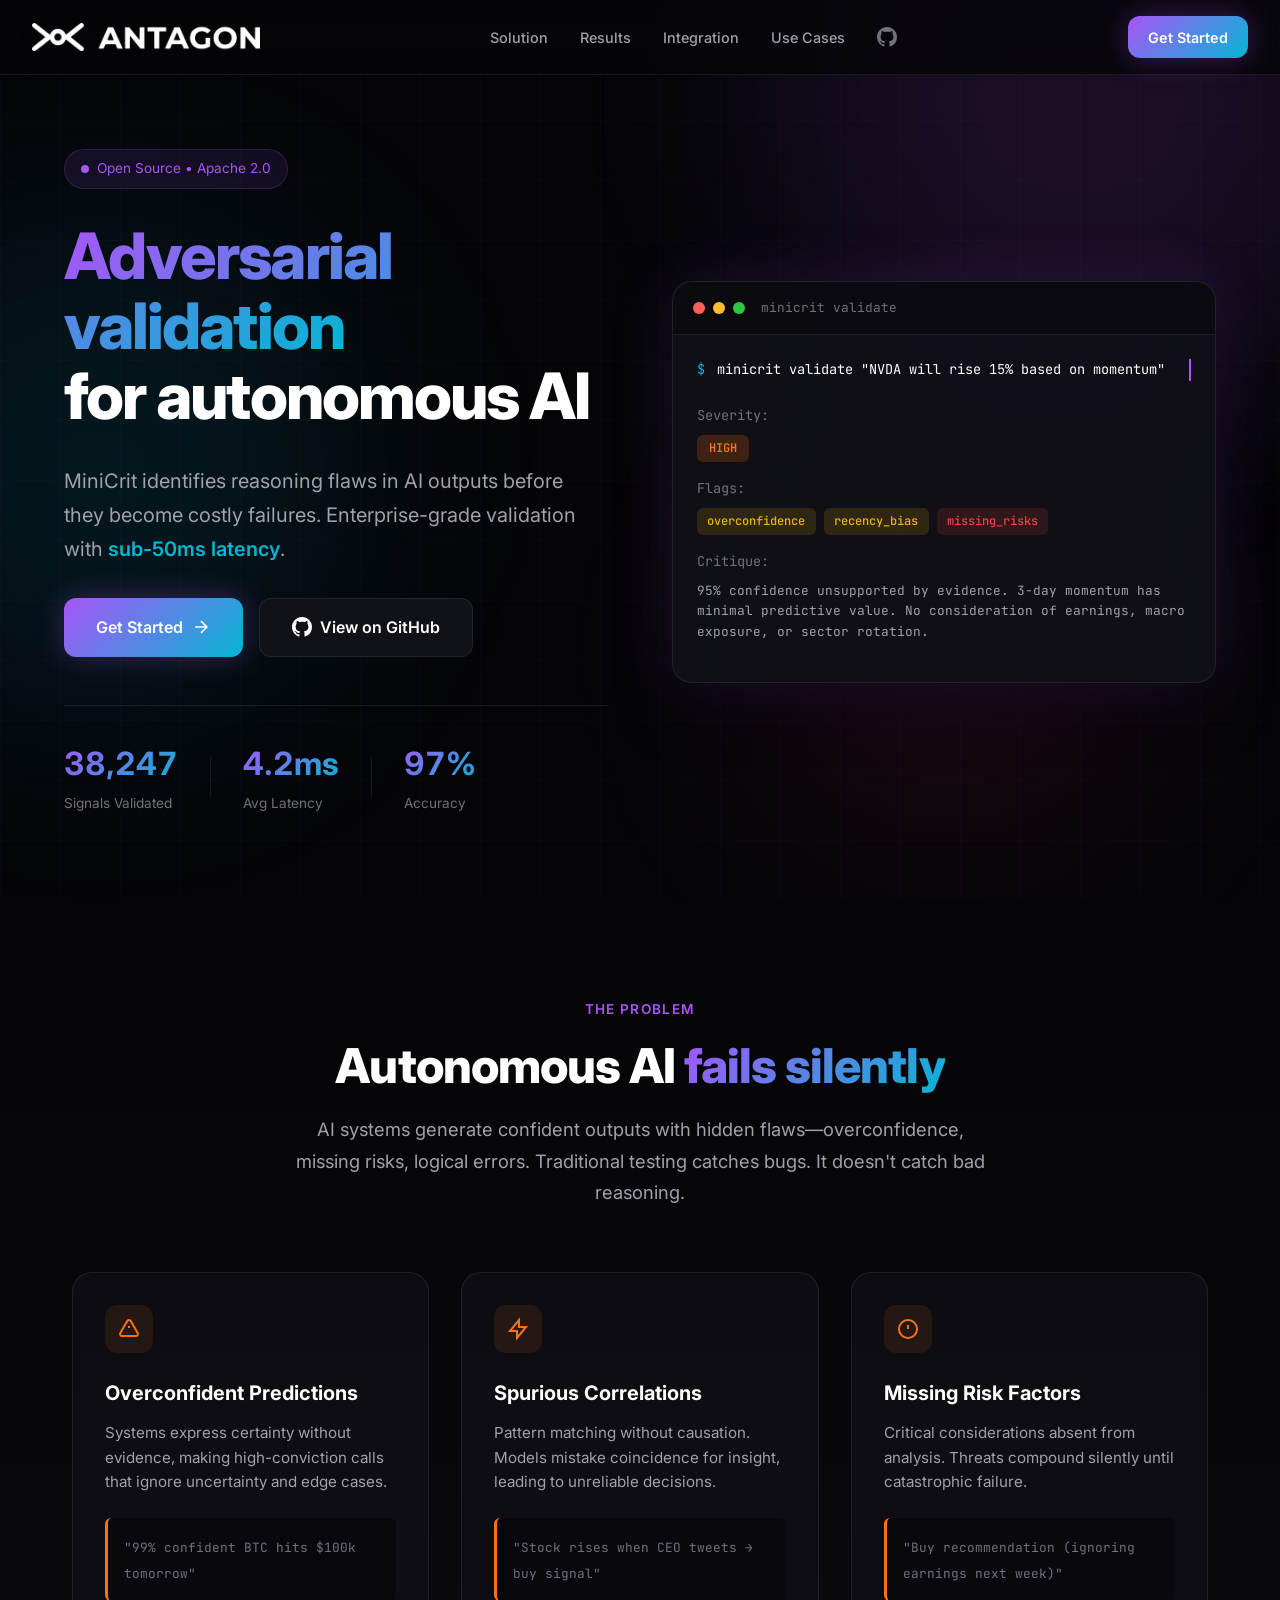
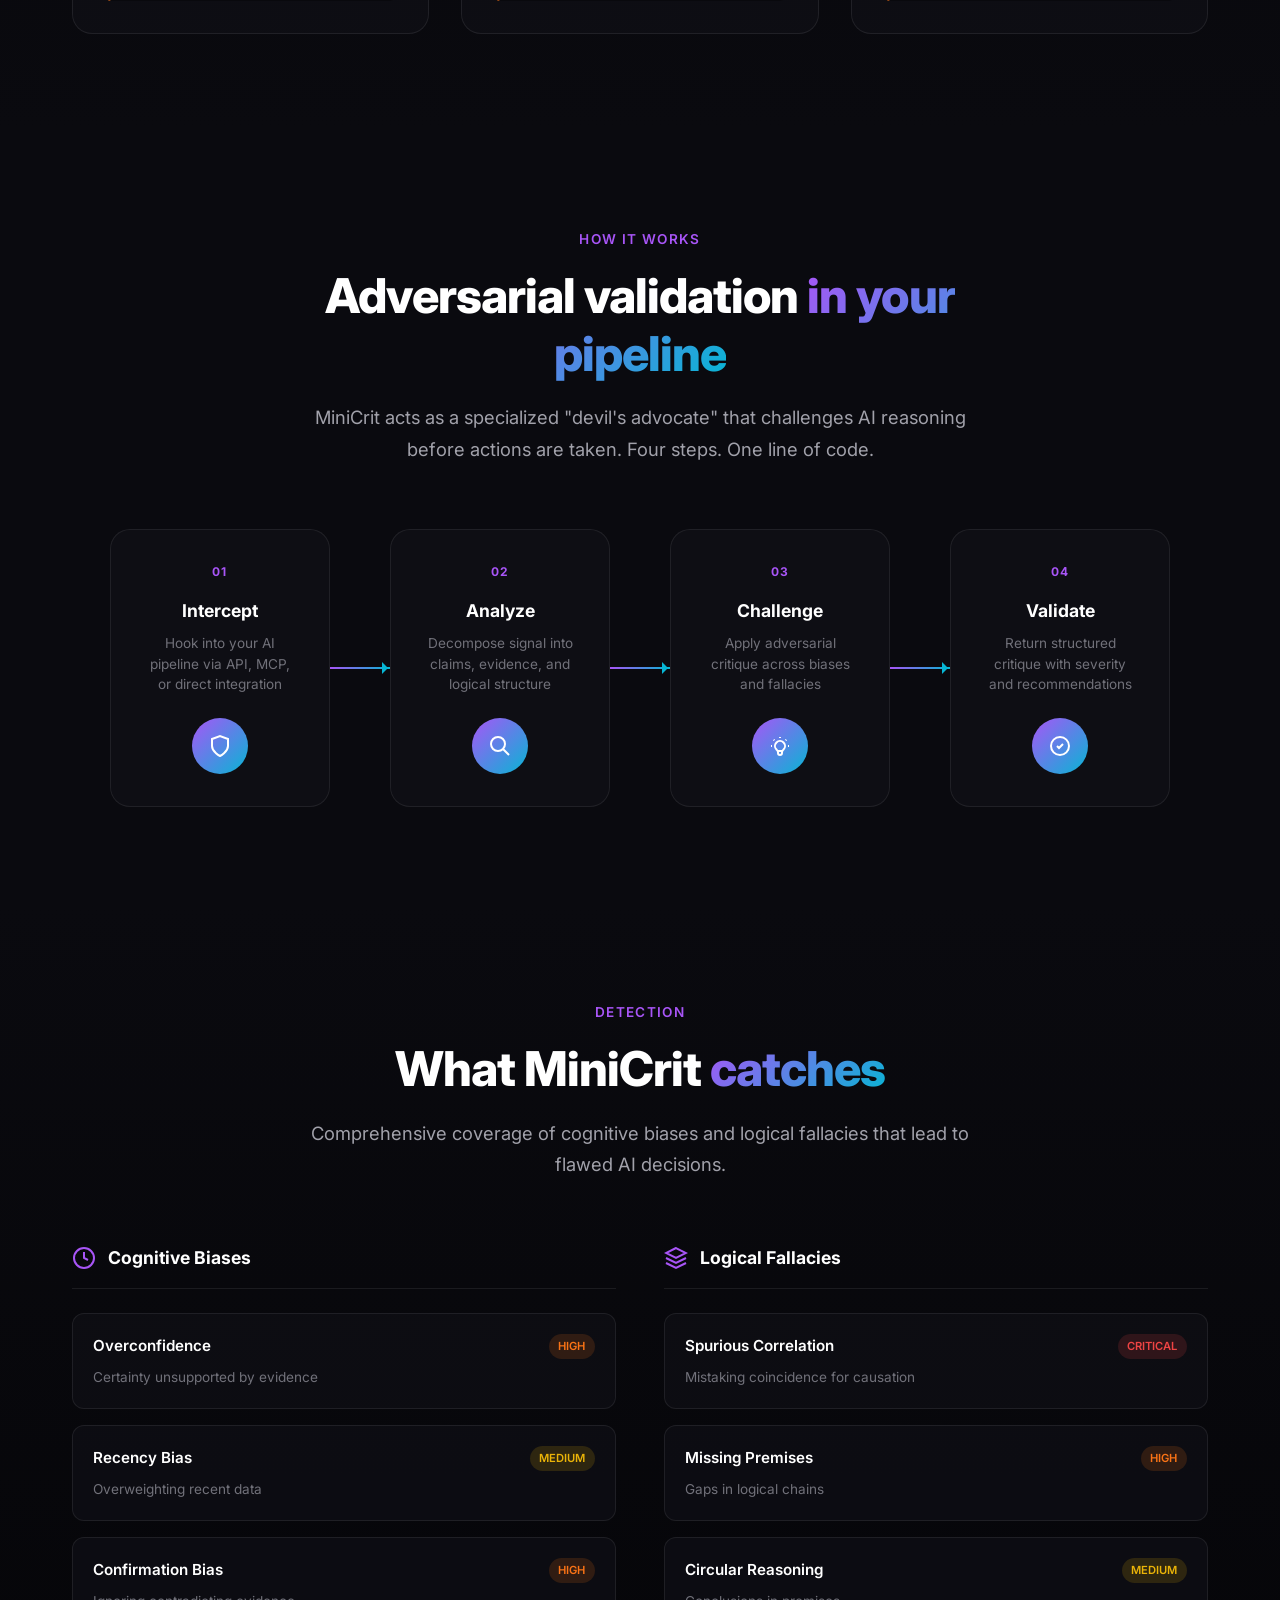
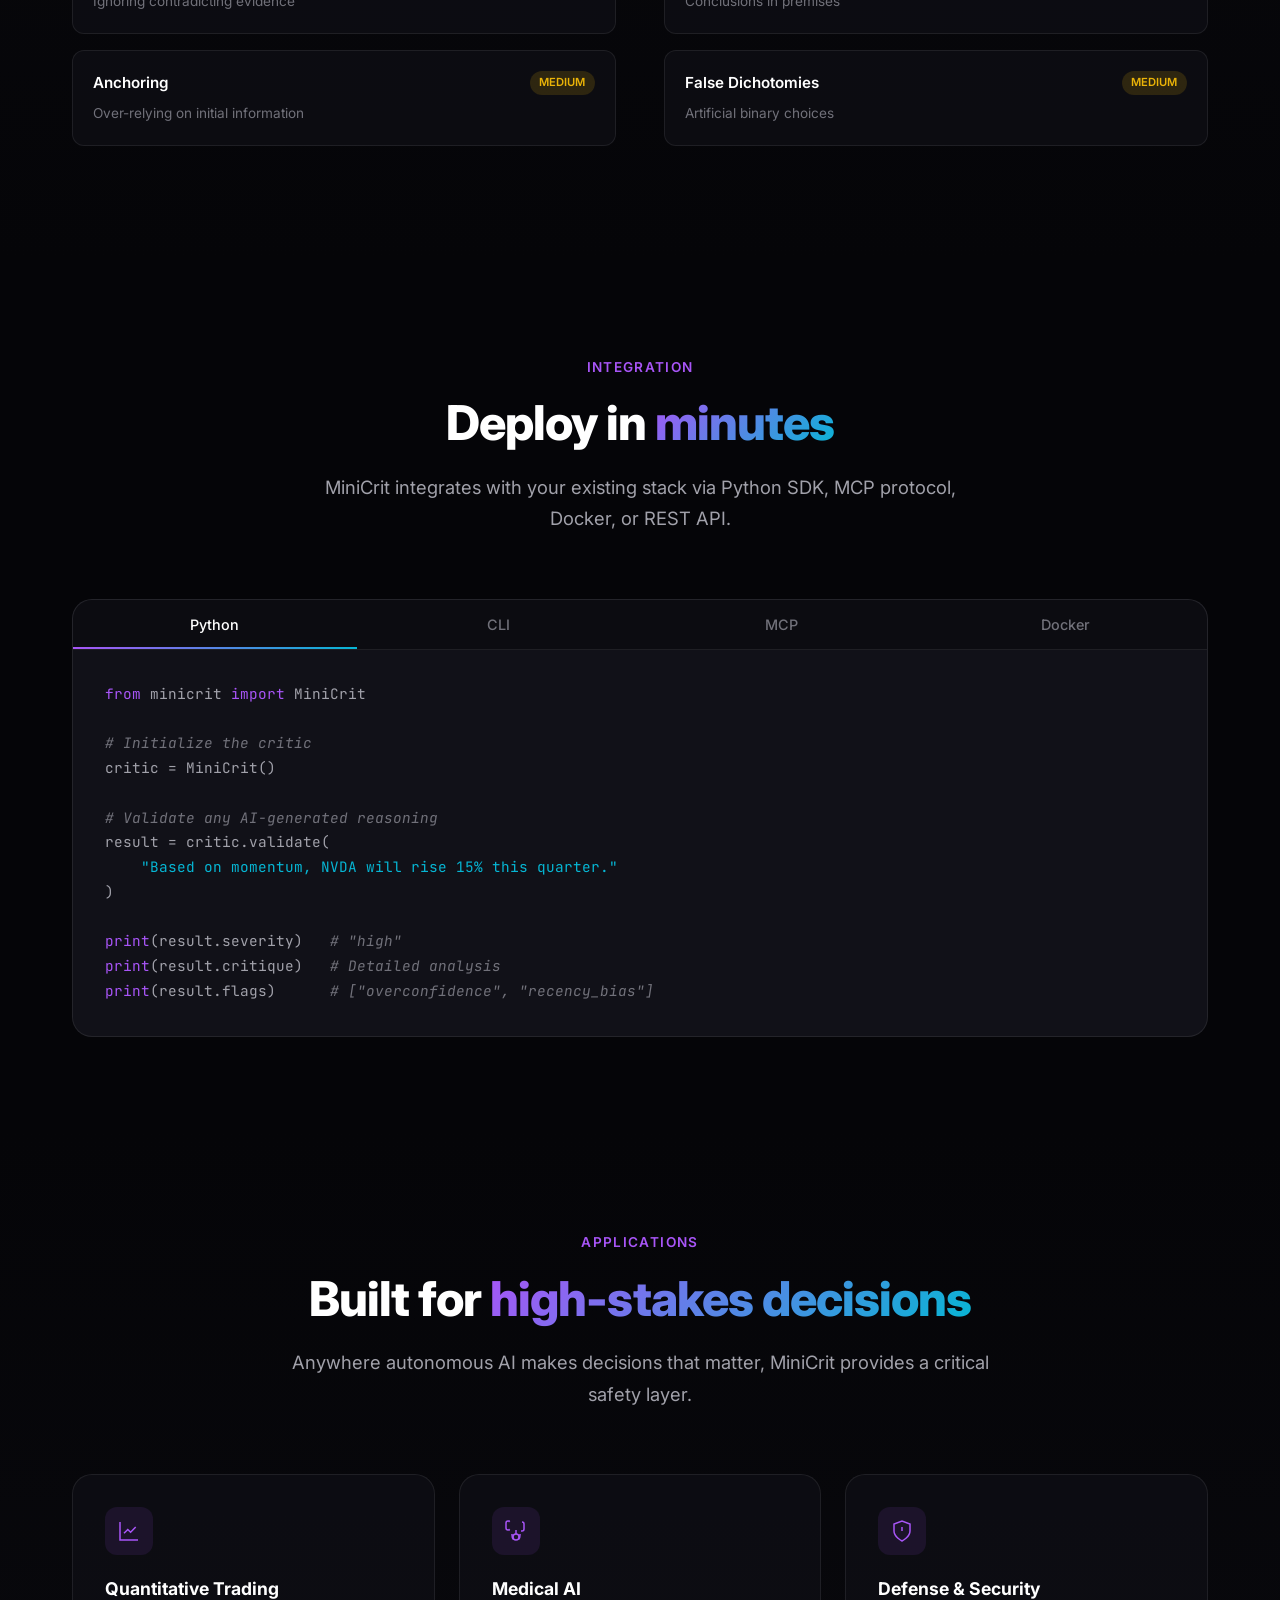
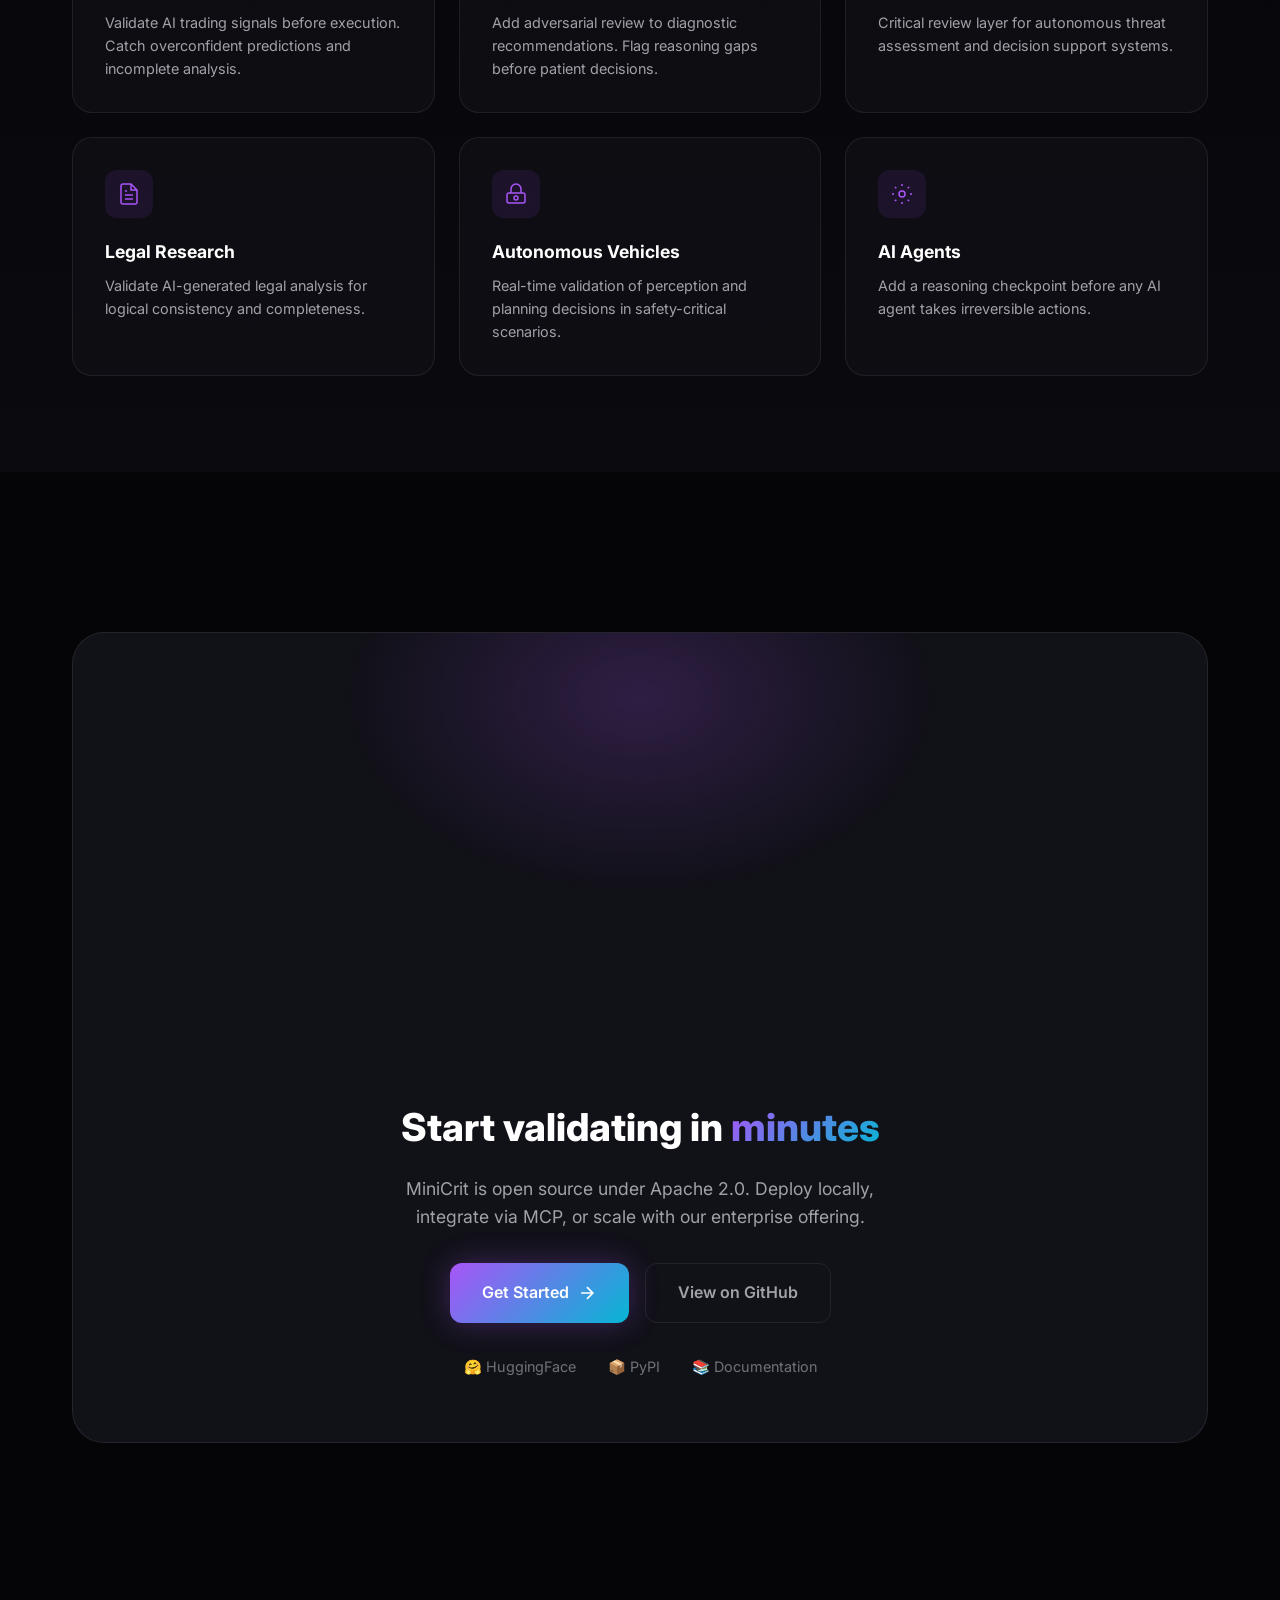
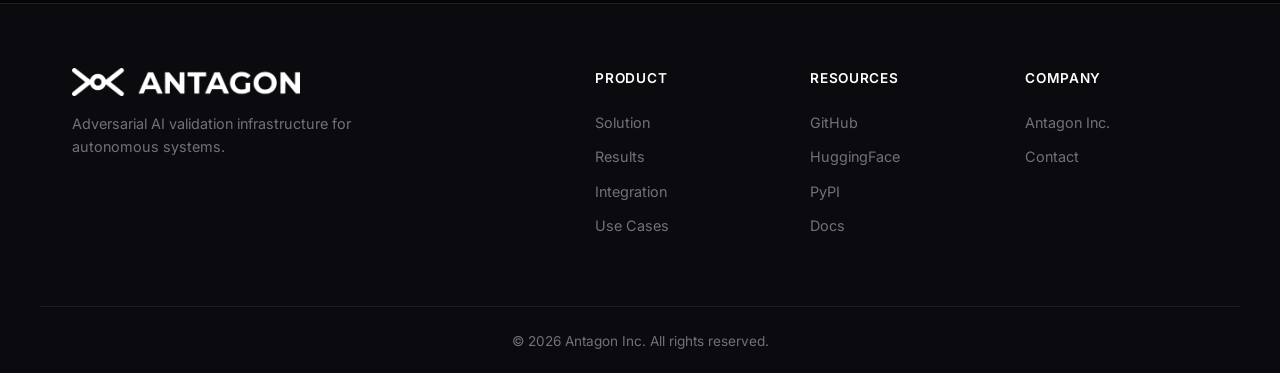
==== index.html @ 3fdfd7de "Initial commit: MiniCrit landing page" ====
<!DOCTYPE html>
<html lang="en">

<head>
    <meta charset="UTF-8">
    <meta name="viewport" content="width=device-width, initial-scale=1.0">
    <title>MiniCrit | AI Validation Infrastructure</title>
    <meta name="description"
        content="Adversarial validation for autonomous AI. Catch reasoning flaws before they become failures.">
    <link rel="preconnect" href="https://fonts.googleapis.com">
    <link rel="preconnect" href="https://fonts.gstatic.com" crossorigin>
    <link
        href="https://fonts.googleapis.com/css2?family=Inter:wght@300;400;500;600;700;800&family=JetBrains+Mono:wght@400;500&display=swap"
        rel="stylesheet">
    <link rel="stylesheet" href="styles.css">
</head>

<body>
    <!-- Animated Background -->
    <div class="bg-grid"></div>
    <div class="bg-glow bg-glow-1"></div>
    <div class="bg-glow bg-glow-2"></div>
    <div class="bg-glow bg-glow-3"></div>

    <!-- Navigation -->
    <nav class="nav">
        <div class="nav-container">
            <a href="#" class="logo">
                <img src="logo.png" alt="Antagon" class="logo-img">
            </a>
            <div class="nav-links">
                <a href="#solution">Solution</a>
                <a href="#results">Results</a>
                <a href="#integration">Integration</a>
                <a href="#use-cases">Use Cases</a>
                <a href="https://github.com/antagoninc/MiniCrit-7B" class="nav-link-icon" target="_blank">
                    <svg width="20" height="20" viewBox="0 0 24 24" fill="currentColor">
                        <path
                            d="M12 0C5.37 0 0 5.37 0 12c0 5.31 3.435 9.795 8.205 11.385.6.105.825-.255.825-.57 0-.285-.015-1.23-.015-2.235-3.015.555-3.795-.735-4.035-1.41-.135-.345-.72-1.41-1.23-1.695-.42-.225-1.02-.78-.015-.795.945-.015 1.62.87 1.845 1.23 1.08 1.815 2.805 1.305 3.495.99.105-.78.42-1.305.765-1.605-2.67-.3-5.46-1.335-5.46-5.925 0-1.305.465-2.385 1.23-3.225-.12-.3-.54-1.53.12-3.18 0 0 1.005-.315 3.3 1.23.96-.27 1.98-.405 3-.405s2.04.135 3 .405c2.295-1.56 3.3-1.23 3.3-1.23.66 1.65.24 2.88.12 3.18.765.84 1.23 1.905 1.23 3.225 0 4.605-2.805 5.625-5.475 5.925.435.375.81 1.095.81 2.22 0 1.605-.015 2.895-.015 3.3 0 .315.225.69.825.57A12.02 12.02 0 0024 12c0-6.63-5.37-12-12-12z" />
                    </svg>
                </a>
            </div>
            <a href="#integration" class="btn btn-primary btn-nav">Get Started</a>
        </div>
    </nav>

    <!-- Hero Section -->
    <section class="hero">
        <div class="hero-content">
            <div class="hero-badge">
                <span class="badge-dot"></span>
                Open Source • Apache 2.0
            </div>
            <h1 class="hero-title">
                <span class="gradient-text">Adversarial validation</span>
                <br>for autonomous AI
            </h1>
            <p class="hero-subtitle">
                MiniCrit identifies reasoning flaws in AI outputs before they become costly failures.
                Enterprise-grade validation with <span class="highlight">sub-50ms latency</span>.
            </p>
            <div class="hero-cta">
                <a href="#integration" class="btn btn-primary btn-large">
                    <span>Get Started</span>
                    <svg width="20" height="20" viewBox="0 0 24 24" fill="none" stroke="currentColor" stroke-width="2">
                        <path d="M5 12h14M12 5l7 7-7 7" />
                    </svg>
                </a>
                <a href="https://github.com/antagoninc/MiniCrit-7B" class="btn btn-secondary btn-large" target="_blank">
                    <svg width="20" height="20" viewBox="0 0 24 24" fill="currentColor">
                        <path
                            d="M12 0C5.37 0 0 5.37 0 12c0 5.31 3.435 9.795 8.205 11.385.6.105.825-.255.825-.57 0-.285-.015-1.23-.015-2.235-3.015.555-3.795-.735-4.035-1.41-.135-.345-.72-1.41-1.23-1.695-.42-.225-1.02-.78-.015-.795.945-.015 1.62.87 1.845 1.23 1.08 1.815 2.805 1.305 3.495.99.105-.78.42-1.305.765-1.605-2.67-.3-5.46-1.335-5.46-5.925 0-1.305.465-2.385 1.23-3.225-.12-.3-.54-1.53.12-3.18 0 0 1.005-.315 3.3 1.23.96-.27 1.98-.405 3-.405s2.04.135 3 .405c2.295-1.56 3.3-1.23 3.3-1.23.66 1.65.24 2.88.12 3.18.765.84 1.23 1.905 1.23 3.225 0 4.605-2.805 5.625-5.475 5.925.435.375.81 1.095.81 2.22 0 1.605-.015 2.895-.015 3.3 0 .315.225.69.825.57A12.02 12.02 0 0024 12c0-6.63-5.37-12-12-12z" />
                    </svg>
                    <span>View on GitHub</span>
                </a>
            </div>
            <div class="hero-stats">
                <div class="stat">
                    <span class="stat-value" data-target="38247">0</span>
                    <span class="stat-label">Signals Validated</span>
                </div>
                <div class="stat-divider"></div>
                <div class="stat">
                    <span class="stat-value"><span data-target="4.2">0</span>ms</span>
                    <span class="stat-label">Avg Latency</span>
                </div>
                <div class="stat-divider"></div>
                <div class="stat">
                    <span class="stat-value"><span data-target="97">0</span>%</span>
                    <span class="stat-label">Accuracy</span>
                </div>
            </div>
        </div>
        <div class="hero-visual">
            <div class="terminal">
                <div class="terminal-header">
                    <div class="terminal-dots">
                        <span></span><span></span><span></span>
                    </div>
                    <span class="terminal-title">minicrit validate</span>
                </div>
                <div class="terminal-body">
                    <div class="terminal-line">
                        <span class="terminal-prompt">$</span>
                        <span class="terminal-command typing">minicrit validate "NVDA will rise 15% based on
                            momentum"</span>
                    </div>
                    <div class="terminal-output" style="animation-delay: 2s;">
                        <div class="output-section">
                            <span class="output-label">Severity:</span>
                            <span class="output-badge badge-high">HIGH</span>
                        </div>
                        <div class="output-section">
                            <span class="output-label">Flags:</span>
                            <div class="output-flags">
                                <span class="flag flag-warning">overconfidence</span>
                                <span class="flag flag-warning">recency_bias</span>
                                <span class="flag flag-error">missing_risks</span>
                            </div>
                        </div>
                        <div class="output-section">
                            <span class="output-label">Critique:</span>
                            <p class="output-text">95% confidence unsupported by evidence. 3-day momentum has minimal
                                predictive value. No consideration of earnings, macro exposure, or sector rotation.</p>
                        </div>
                    </div>
                </div>
            </div>
        </div>
    </section>

    <!-- Problem Section -->
    <section class="problem" id="solution">
        <div class="section-container">
            <div class="section-header">
                <span class="section-label">The Problem</span>
                <h2 class="section-title">Autonomous AI <span class="gradient-text">fails silently</span></h2>
                <p class="section-subtitle">AI systems generate confident outputs with hidden flaws—overconfidence,
                    missing risks, logical errors. Traditional testing catches bugs. It doesn't catch bad reasoning.</p>
            </div>
            <div class="problem-cards">
                <div class="problem-card">
                    <div class="problem-icon">
                        <svg viewBox="0 0 24 24" fill="none" stroke="currentColor" stroke-width="2">
                            <path
                                d="M12 9v2m0 4h.01m-6.938 4h13.856c1.54 0 2.502-1.667 1.732-3L13.732 4c-.77-1.333-2.694-1.333-3.464 0L3.34 16c-.77 1.333.192 3 1.732 3z" />
                        </svg>
                    </div>
                    <h3>Overconfident Predictions</h3>
                    <p>Systems express certainty without evidence, making high-conviction calls that ignore uncertainty
                        and edge cases.</p>
                    <div class="problem-example">
                        <code>"99% confident BTC hits $100k tomorrow"</code>
                    </div>
                </div>
                <div class="problem-card">
                    <div class="problem-icon">
                        <svg viewBox="0 0 24 24" fill="none" stroke="currentColor" stroke-width="2">
                            <path d="M13 10V3L4 14h7v7l9-11h-7z" />
                        </svg>
                    </div>
                    <h3>Spurious Correlations</h3>
                    <p>Pattern matching without causation. Models mistake coincidence for insight, leading to unreliable
                        decisions.</p>
                    <div class="problem-example">
                        <code>"Stock rises when CEO tweets → buy signal"</code>
                    </div>
                </div>
                <div class="problem-card">
                    <div class="problem-icon">
                        <svg viewBox="0 0 24 24" fill="none" stroke="currentColor" stroke-width="2">
                            <path d="M12 8v4m0 4h.01M21 12a9 9 0 11-18 0 9 9 0 0118 0z" />
                        </svg>
                    </div>
                    <h3>Missing Risk Factors</h3>
                    <p>Critical considerations absent from analysis. Threats compound silently until catastrophic
                        failure.</p>
                    <div class="problem-example">
                        <code>"Buy recommendation (ignoring earnings next week)"</code>
                    </div>
                </div>
            </div>
        </div>
    </section>

    <!-- Pipeline Section -->
    <section class="pipeline">
        <div class="section-container">
            <div class="section-header">
                <span class="section-label">How It Works</span>
                <h2 class="section-title">Adversarial validation <span class="gradient-text">in your pipeline</span>
                </h2>
                <p class="section-subtitle">MiniCrit acts as a specialized "devil's advocate" that challenges AI
                    reasoning before actions are taken. Four steps. One line of code.</p>
            </div>
            <div class="pipeline-steps">
                <div class="pipeline-step">
                    <div class="step-number">01</div>
                    <div class="step-content">
                        <h3>Intercept</h3>
                        <p>Hook into your AI pipeline via API, MCP, or direct integration</p>
                    </div>
                    <div class="step-icon">
                        <svg viewBox="0 0 24 24" fill="none" stroke="currentColor" stroke-width="2">
                            <path d="M12 22s8-4 8-10V5l-8-3-8 3v7c0 6 8 10 8 10z" />
                        </svg>
                    </div>
                </div>
                <div class="pipeline-connector"></div>
                <div class="pipeline-step">
                    <div class="step-number">02</div>
                    <div class="step-content">
                        <h3>Analyze</h3>
                        <p>Decompose signal into claims, evidence, and logical structure</p>
                    </div>
                    <div class="step-icon">
                        <svg viewBox="0 0 24 24" fill="none" stroke="currentColor" stroke-width="2">
                            <path d="M21 21l-6-6m2-5a7 7 0 11-14 0 7 7 0 0114 0z" />
                        </svg>
                    </div>
                </div>
                <div class="pipeline-connector"></div>
                <div class="pipeline-step">
                    <div class="step-number">03</div>
                    <div class="step-content">
                        <h3>Challenge</h3>
                        <p>Apply adversarial critique across biases and fallacies</p>
                    </div>
                    <div class="step-icon">
                        <svg viewBox="0 0 24 24" fill="none" stroke="currentColor" stroke-width="2">
                            <path
                                d="M9.663 17h4.673M12 3v1m6.364 1.636l-.707.707M21 12h-1M4 12H3m3.343-5.657l-.707-.707m2.828 9.9a5 5 0 117.072 0l-.548.547A3.374 3.374 0 0014 18.469V19a2 2 0 11-4 0v-.531c0-.895-.356-1.754-.988-2.386l-.548-.547z" />
                        </svg>
                    </div>
                </div>
                <div class="pipeline-connector"></div>
                <div class="pipeline-step">
                    <div class="step-number">04</div>
                    <div class="step-content">
                        <h3>Validate</h3>
                        <p>Return structured critique with severity and recommendations</p>
                    </div>
                    <div class="step-icon">
                        <svg viewBox="0 0 24 24" fill="none" stroke="currentColor" stroke-width="2">
                            <path d="M9 12l2 2 4-4m6 2a9 9 0 11-18 0 9 9 0 0118 0z" />
                        </svg>
                    </div>
                </div>
            </div>
        </div>
    </section>

    <!-- What It Catches -->
    <section class="catches" id="results">
        <div class="section-container">
            <div class="section-header">
                <span class="section-label">Detection</span>
                <h2 class="section-title">What MiniCrit <span class="gradient-text">catches</span></h2>
                <p class="section-subtitle">Comprehensive coverage of cognitive biases and logical fallacies that lead
                    to flawed AI decisions.</p>
            </div>
            <div class="catches-grid">
                <div class="catches-column">
                    <h3 class="catches-category">
                        <svg viewBox="0 0 24 24" width="24" height="24" fill="none" stroke="currentColor"
                            stroke-width="2">
                            <circle cx="12" cy="12" r="10" />
                            <path d="M12 6v6l4 2" />
                        </svg>
                        Cognitive Biases
                    </h3>
                    <div class="catch-item">
                        <div class="catch-header">
                            <span class="catch-name">Overconfidence</span>
                            <span class="catch-severity severity-high">High</span>
                        </div>
                        <p>Certainty unsupported by evidence</p>
                    </div>
                    <div class="catch-item">
                        <div class="catch-header">
                            <span class="catch-name">Recency Bias</span>
                            <span class="catch-severity severity-medium">Medium</span>
                        </div>
                        <p>Overweighting recent data</p>
                    </div>
                    <div class="catch-item">
                        <div class="catch-header">
                            <span class="catch-name">Confirmation Bias</span>
                            <span class="catch-severity severity-high">High</span>
                        </div>
                        <p>Ignoring contradicting evidence</p>
                    </div>
                    <div class="catch-item">
                        <div class="catch-header">
                            <span class="catch-name">Anchoring</span>
                            <span class="catch-severity severity-medium">Medium</span>
                        </div>
                        <p>Over-relying on initial information</p>
                    </div>
                </div>
                <div class="catches-column">
                    <h3 class="catches-category">
                        <svg viewBox="0 0 24 24" width="24" height="24" fill="none" stroke="currentColor"
                            stroke-width="2">
                            <path d="M12 2L2 7l10 5 10-5-10-5zM2 17l10 5 10-5M2 12l10 5 10-5" />
                        </svg>
                        Logical Fallacies
                    </h3>
                    <div class="catch-item">
                        <div class="catch-header">
                            <span class="catch-name">Spurious Correlation</span>
                            <span class="catch-severity severity-critical">Critical</span>
                        </div>
                        <p>Mistaking coincidence for causation</p>
                    </div>
                    <div class="catch-item">
                        <div class="catch-header">
                            <span class="catch-name">Missing Premises</span>
                            <span class="catch-severity severity-high">High</span>
                        </div>
                        <p>Gaps in logical chains</p>
                    </div>
                    <div class="catch-item">
                        <div class="catch-header">
                            <span class="catch-name">Circular Reasoning</span>
                            <span class="catch-severity severity-medium">Medium</span>
                        </div>
                        <p>Conclusions in premises</p>
                    </div>
                    <div class="catch-item">
                        <div class="catch-header">
                            <span class="catch-name">False Dichotomies</span>
                            <span class="catch-severity severity-medium">Medium</span>
                        </div>
                        <p>Artificial binary choices</p>
                    </div>
                </div>
            </div>
        </div>
    </section>

    <!-- Integration Section -->
    <section class="integration" id="integration">
        <div class="section-container">
            <div class="section-header">
                <span class="section-label">Integration</span>
                <h2 class="section-title">Deploy in <span class="gradient-text">minutes</span></h2>
                <p class="section-subtitle">MiniCrit integrates with your existing stack via Python SDK, MCP protocol,
                    Docker, or REST API.</p>
            </div>
            <div class="code-tabs">
                <div class="tab-buttons">
                    <button class="tab-btn active" data-tab="python">Python</button>
                    <button class="tab-btn" data-tab="cli">CLI</button>
                    <button class="tab-btn" data-tab="mcp">MCP</button>
                    <button class="tab-btn" data-tab="docker">Docker</button>
                </div>
                <div class="tab-content">
                    <div class="code-block active" id="python">
                        <pre><code><span class="code-keyword">from</span> minicrit <span class="code-keyword">import</span> MiniCrit

<span class="code-comment"># Initialize the critic</span>
critic = MiniCrit()

<span class="code-comment"># Validate any AI-generated reasoning</span>
result = critic.validate(
    <span class="code-string">"Based on momentum, NVDA will rise 15% this quarter."</span>
)

<span class="code-keyword">print</span>(result.severity)   <span class="code-comment"># "high"</span>
<span class="code-keyword">print</span>(result.critique)   <span class="code-comment"># Detailed analysis</span>
<span class="code-keyword">print</span>(result.flags)      <span class="code-comment"># ["overconfidence", "recency_bias"]</span></code></pre>
                    </div>
                    <div class="code-block" id="cli">
                        <pre><code><span class="code-comment"># Install from PyPI</span>
pip install minicrit

<span class="code-comment"># Validate from command line</span>
minicrit validate <span class="code-string">"The market will crash tomorrow based on today's news."</span>

<span class="code-comment"># Or pipe from file</span>
cat signals.txt | minicrit validate --format json</code></pre>
                    </div>
                    <div class="code-block" id="mcp">
                        <pre><code><span class="code-comment">// claude_desktop_config.json</span>
{
  <span class="code-string">"mcpServers"</span>: {
    <span class="code-string">"minicrit"</span>: {
      <span class="code-string">"command"</span>: <span class="code-string">"python"</span>,
      <span class="code-string">"args"</span>: [<span class="code-string">"-m"</span>, <span class="code-string">"minicrit.mcp"</span>],
      <span class="code-string">"env"</span>: {
        <span class="code-string">"MINICRIT_MODEL"</span>: <span class="code-string">"minicrit-7b"</span>
      }
    }
  }
}</code></pre>
                    </div>
                    <div class="code-block" id="docker">
                        <pre><code><span class="code-comment"># Pull and run with GPU support</span>
docker run --gpus all -p 8000:8000 ghcr.io/antagoninc/minicrit:7b

<span class="code-comment"># Validate via HTTP</span>
curl -X POST http://localhost:8000/validate \
  -H <span class="code-string">"Content-Type: application/json"</span> \
  -d <span class="code-string">'{"text": "AI will replace all jobs by 2025"}'</span></code></pre>
                    </div>
                </div>
            </div>
        </div>
    </section>

    <!-- Use Cases Section -->
    <section class="use-cases" id="use-cases">
        <div class="section-container">
            <div class="section-header">
                <span class="section-label">Applications</span>
                <h2 class="section-title">Built for <span class="gradient-text">high-stakes decisions</span></h2>
                <p class="section-subtitle">Anywhere autonomous AI makes decisions that matter, MiniCrit provides a
                    critical safety layer.</p>
            </div>
            <div class="use-cases-grid">
                <div class="use-case-card">
                    <div class="use-case-icon">
                        <svg viewBox="0 0 24 24" fill="none" stroke="currentColor" stroke-width="1.5">
                            <path d="M3 3v18h18" />
                            <path d="M18.7 8l-5.1 5.2-2.8-2.7L7 14.3" />
                        </svg>
                    </div>
                    <h3>Quantitative Trading</h3>
                    <p>Validate AI trading signals before execution. Catch overconfident predictions and incomplete
                        analysis.</p>
                </div>
                <div class="use-case-card">
                    <div class="use-case-icon">
                        <svg viewBox="0 0 24 24" fill="none" stroke="currentColor" stroke-width="1.5">
                            <path d="M4.8 2.3A.3.3 0 105 2H4a2 2 0 00-2 2v5a2 2 0 002 2h1a.3.3 0 10-.2-.3" />
                            <path d="M8 15v1a6.5 6.5 0 001.5 4.5" />
                            <path d="M18 3a2 2 0 012 2v5a2 2 0 01-2 2h-1" />
                            <path d="M16 15v1a6.5 6.5 0 01-1.5 4.5" />
                            <path d="M12 11v4" />
                            <circle cx="12" cy="18" r="3" />
                        </svg>
                    </div>
                    <h3>Medical AI</h3>
                    <p>Add adversarial review to diagnostic recommendations. Flag reasoning gaps before patient
                        decisions.</p>
                </div>
                <div class="use-case-card">
                    <div class="use-case-icon">
                        <svg viewBox="0 0 24 24" fill="none" stroke="currentColor" stroke-width="1.5">
                            <path d="M12 22s8-4 8-10V5l-8-3-8 3v7c0 6 8 10 8 10z" />
                            <path d="M12 8v4M12 16h.01" />
                        </svg>
                    </div>
                    <h3>Defense & Security</h3>
                    <p>Critical review layer for autonomous threat assessment and decision support systems.</p>
                </div>
                <div class="use-case-card">
                    <div class="use-case-icon">
                        <svg viewBox="0 0 24 24" fill="none" stroke="currentColor" stroke-width="1.5">
                            <path d="M14 2H6a2 2 0 00-2 2v16a2 2 0 002 2h12a2 2 0 002-2V8z" />
                            <polyline points="14 2 14 8 20 8" />
                            <line x1="16" y1="13" x2="8" y2="13" />
                            <line x1="16" y1="17" x2="8" y2="17" />
                            <polyline points="10 9 9 9 8 9" />
                        </svg>
                    </div>
                    <h3>Legal Research</h3>
                    <p>Validate AI-generated legal analysis for logical consistency and completeness.</p>
                </div>
                <div class="use-case-card">
                    <div class="use-case-icon">
                        <svg viewBox="0 0 24 24" fill="none" stroke="currentColor" stroke-width="1.5">
                            <rect x="3" y="11" width="18" height="10" rx="2" />
                            <circle cx="12" cy="16" r="2" />
                            <path d="M7 11V7a5 5 0 0110 0v4" />
                        </svg>
                    </div>
                    <h3>Autonomous Vehicles</h3>
                    <p>Real-time validation of perception and planning decisions in safety-critical scenarios.</p>
                </div>
                <div class="use-case-card">
                    <div class="use-case-icon">
                        <svg viewBox="0 0 24 24" fill="none" stroke="currentColor" stroke-width="1.5">
                            <circle cx="12" cy="12" r="3" />
                            <path
                                d="M12 2v2M12 20v2M4.93 4.93l1.41 1.41M17.66 17.66l1.41 1.41M2 12h2M20 12h2M4.93 19.07l1.41-1.41M17.66 6.34l1.41-1.41" />
                        </svg>
                    </div>
                    <h3>AI Agents</h3>
                    <p>Add a reasoning checkpoint before any AI agent takes irreversible actions.</p>
                </div>
            </div>
        </div>
    </section>

    <!-- CTA Section -->
    <section class="cta">
        <div class="section-container">
            <div class="cta-card">
                <div class="cta-glow"></div>
                <h2>Start validating in <span class="gradient-text">minutes</span></h2>
                <p>MiniCrit is open source under Apache 2.0. Deploy locally, integrate via MCP, or scale with our
                    enterprise offering.</p>
                <div class="cta-buttons">
                    <a href="#integration" class="btn btn-primary btn-large">
                        <span>Get Started</span>
                        <svg width="20" height="20" viewBox="0 0 24 24" fill="none" stroke="currentColor"
                            stroke-width="2">
                            <path d="M5 12h14M12 5l7 7-7 7" />
                        </svg>
                    </a>
                    <a href="https://github.com/antagoninc/MiniCrit-7B" class="btn btn-ghost btn-large"
                        target="_blank">View on GitHub</a>
                </div>
                <div class="cta-links">
                    <a href="https://huggingface.co/wmaousley/MiniCrit-7B" target="_blank">🤗 HuggingFace</a>
                    <a href="https://pypi.org/project/minicrit/" target="_blank">📦 PyPI</a>
                    <a href="https://github.com/antagoninc/MiniCrit-7B/blob/main/docs" target="_blank">📚
                        Documentation</a>
                </div>
            </div>
        </div>
    </section>

    <!-- Footer -->
    <footer class="footer">
        <div class="footer-container">
            <div class="footer-brand">
                <a href="#" class="logo">
                    <img src="logo.png" alt="Antagon" class="logo-img">
                </a>
                <p>Adversarial AI validation infrastructure for autonomous systems.</p>
            </div>
            <div class="footer-links">
                <div class="footer-column">
                    <h4>Product</h4>
                    <a href="#solution">Solution</a>
                    <a href="#results">Results</a>
                    <a href="#integration">Integration</a>
                    <a href="#use-cases">Use Cases</a>
                </div>
                <div class="footer-column">
                    <h4>Resources</h4>
                    <a href="https://github.com/antagoninc/MiniCrit-7B" target="_blank">GitHub</a>
                    <a href="https://huggingface.co/wmaousley/MiniCrit-7B" target="_blank">HuggingFace</a>
                    <a href="https://pypi.org/project/minicrit/" target="_blank">PyPI</a>
                    <a href="https://github.com/antagoninc/MiniCrit-7B/blob/main/docs" target="_blank">Docs</a>
                </div>
                <div class="footer-column">
                    <h4>Company</h4>
                    <a href="https://antagon.ai">Antagon Inc.</a>
                    <a href="mailto:founders@antagon.ai">Contact</a>
                </div>
            </div>
        </div>
        <div class="footer-bottom">
            <p>&copy; 2026 Antagon Inc. All rights reserved.</p>
        </div>
    </footer>

    <script src="script.js"></script>
</body>

</html>
---- styles.css ----
/* ========================================
   MiniCrit Landing Page - Premium Styles
   ======================================== */

/* CSS Variables */
:root {
    --bg-primary: #050508;
    --bg-secondary: #0a0a0f;
    --bg-tertiary: #111118;
    --bg-card: rgba(17, 17, 24, 0.6);

    --text-primary: #ffffff;
    --text-secondary: #a1a1aa;
    --text-muted: #71717a;

    --accent-purple: #a855f7;
    --accent-cyan: #06b6d4;
    --accent-pink: #ec4899;

    --gradient-primary: linear-gradient(135deg, #a855f7 0%, #06b6d4 100%);
    --gradient-glow: radial-gradient(ellipse at center, rgba(168, 85, 247, 0.15) 0%, transparent 70%);

    --border-color: rgba(255, 255, 255, 0.08);
    --border-glow: rgba(168, 85, 247, 0.3);

    --severity-critical: #ef4444;
    --severity-high: #f97316;
    --severity-medium: #eab308;
    --severity-low: #22c55e;

    --font-sans: 'Inter', -apple-system, BlinkMacSystemFont, sans-serif;
    --font-mono: 'JetBrains Mono', 'Fira Code', monospace;

    --radius-sm: 6px;
    --radius-md: 12px;
    --radius-lg: 20px;
    --radius-xl: 32px;

    --transition-fast: 150ms ease;
    --transition-normal: 250ms ease;
    --transition-slow: 400ms ease;
}

/* Reset & Base */
*,
*::before,
*::after {
    box-sizing: border-box;
    margin: 0;
    padding: 0;
}

html {
    scroll-behavior: smooth;
}

body {
    font-family: var(--font-sans);
    background: var(--bg-primary);
    color: var(--text-primary);
    line-height: 1.6;
    overflow-x: hidden;
    -webkit-font-smoothing: antialiased;
    -moz-osx-font-smoothing: grayscale;
}

/* Animated Background */
.bg-grid {
    position: fixed;
    top: 0;
    left: 0;
    width: 100%;
    height: 100%;
    background-image:
        linear-gradient(rgba(168, 85, 247, 0.03) 1px, transparent 1px),
        linear-gradient(90deg, rgba(168, 85, 247, 0.03) 1px, transparent 1px);
    background-size: 60px 60px;
    pointer-events: none;
    z-index: -1;
}

.bg-glow {
    position: fixed;
    border-radius: 50%;
    filter: blur(100px);
    pointer-events: none;
    z-index: -1;
    animation: float 20s ease-in-out infinite;
}

.bg-glow-1 {
    width: 600px;
    height: 600px;
    background: rgba(168, 85, 247, 0.12);
    top: -200px;
    right: -100px;
}

.bg-glow-2 {
    width: 500px;
    height: 500px;
    background: rgba(6, 182, 212, 0.1);
    bottom: 20%;
    left: -150px;
    animation-delay: -7s;
}

.bg-glow-3 {
    width: 400px;
    height: 400px;
    background: rgba(236, 72, 153, 0.08);
    top: 50%;
    right: 10%;
    animation-delay: -14s;
}

@keyframes float {

    0%,
    100% {
        transform: translate(0, 0) scale(1);
    }

    25% {
        transform: translate(30px, -30px) scale(1.05);
    }

    50% {
        transform: translate(-20px, 20px) scale(0.95);
    }

    75% {
        transform: translate(40px, 10px) scale(1.02);
    }
}

/* Navigation */
.nav {
    position: fixed;
    top: 0;
    left: 0;
    right: 0;
    z-index: 100;
    padding: 1rem 2rem;
    background: rgba(5, 5, 8, 0.8);
    backdrop-filter: blur(20px);
    border-bottom: 1px solid var(--border-color);
}

.nav-container {
    max-width: 1400px;
    margin: 0 auto;
    display: flex;
    align-items: center;
    justify-content: space-between;
    gap: 2rem;
}

.logo {
    display: flex;
    align-items: center;
    gap: 0.75rem;
    text-decoration: none;
    color: var(--text-primary);
    font-weight: 700;
    font-size: 1.25rem;
}

.logo-icon {
    width: 32px;
    height: 32px;
}

.logo-icon svg {
    width: 100%;
    height: 100%;
}

.logo-img {
    height: 28px;
    width: auto;
    filter: invert(1) brightness(2);
}

.nav-links {
    display: flex;
    align-items: center;
    gap: 2rem;
}

.nav-links a {
    color: var(--text-secondary);
    text-decoration: none;
    font-size: 0.9rem;
    font-weight: 500;
    transition: color var(--transition-fast);
}

.nav-links a:hover {
    color: var(--text-primary);
}

.nav-link-icon {
    display: flex;
    align-items: center;
    justify-content: center;
    opacity: 0.7;
    transition: opacity var(--transition-fast);
}

.nav-link-icon:hover {
    opacity: 1;
}

/* Buttons */
.btn {
    display: inline-flex;
    align-items: center;
    justify-content: center;
    gap: 0.5rem;
    padding: 0.75rem 1.5rem;
    border-radius: var(--radius-md);
    font-weight: 600;
    font-size: 0.9rem;
    text-decoration: none;
    cursor: pointer;
    border: none;
    transition: all var(--transition-normal);
}

.btn-primary {
    background: var(--gradient-primary);
    color: var(--text-primary);
    box-shadow: 0 0 30px rgba(168, 85, 247, 0.3);
}

.btn-primary:hover {
    transform: translateY(-2px);
    box-shadow: 0 0 40px rgba(168, 85, 247, 0.5);
}

.btn-secondary {
    background: var(--bg-tertiary);
    color: var(--text-primary);
    border: 1px solid var(--border-color);
}

.btn-secondary:hover {
    background: var(--bg-card);
    border-color: var(--border-glow);
}

.btn-ghost {
    background: transparent;
    color: var(--text-secondary);
    border: 1px solid var(--border-color);
}

.btn-ghost:hover {
    color: var(--text-primary);
    border-color: var(--text-secondary);
}

.btn-large {
    padding: 1rem 2rem;
    font-size: 1rem;
}

.btn-nav {
    padding: 0.6rem 1.25rem;
}

/* Hero Section */
.hero {
    min-height: 100vh;
    display: grid;
    grid-template-columns: 1fr 1fr;
    gap: 4rem;
    align-items: center;
    padding: 8rem 4rem 4rem;
    max-width: 1400px;
    margin: 0 auto;
}

.hero-content {
    display: flex;
    flex-direction: column;
    gap: 2rem;
}

.hero-badge {
    display: inline-flex;
    align-items: center;
    gap: 0.5rem;
    padding: 0.5rem 1rem;
    background: rgba(168, 85, 247, 0.1);
    border: 1px solid rgba(168, 85, 247, 0.2);
    border-radius: 100px;
    font-size: 0.85rem;
    color: var(--accent-purple);
    width: fit-content;
}

.badge-dot {
    width: 8px;
    height: 8px;
    background: var(--accent-purple);
    border-radius: 50%;
    animation: pulse 2s ease-in-out infinite;
}

@keyframes pulse {

    0%,
    100% {
        opacity: 1;
        transform: scale(1);
    }

    50% {
        opacity: 0.5;
        transform: scale(0.9);
    }
}

.hero-title {
    font-size: clamp(2.5rem, 5vw, 4rem);
    font-weight: 800;
    line-height: 1.1;
    letter-spacing: -0.03em;
}

.gradient-text {
    background: var(--gradient-primary);
    -webkit-background-clip: text;
    -webkit-text-fill-color: transparent;
    background-clip: text;
}

.hero-subtitle {
    font-size: 1.25rem;
    color: var(--text-secondary);
    max-width: 540px;
    line-height: 1.7;
}

.highlight {
    color: var(--accent-cyan);
    font-weight: 600;
}

.hero-cta {
    display: flex;
    gap: 1rem;
    flex-wrap: wrap;
}

.hero-stats {
    display: flex;
    align-items: center;
    gap: 2rem;
    padding-top: 2rem;
    border-top: 1px solid var(--border-color);
    margin-top: 1rem;
}

.stat {
    display: flex;
    flex-direction: column;
    gap: 0.25rem;
}

.stat-value {
    font-size: 2rem;
    font-weight: 700;
    font-feature-settings: 'tnum';
    background: var(--gradient-primary);
    -webkit-background-clip: text;
    -webkit-text-fill-color: transparent;
    background-clip: text;
}

.stat-label {
    font-size: 0.85rem;
    color: var(--text-muted);
}

.stat-divider {
    width: 1px;
    height: 40px;
    background: var(--border-color);
}

/* Terminal Animation */
.hero-visual {
    display: flex;
    justify-content: center;
}

.terminal {
    width: 100%;
    max-width: 560px;
    background: rgba(17, 17, 24, 0.9);
    border: 1px solid var(--border-color);
    border-radius: var(--radius-lg);
    overflow: hidden;
    box-shadow:
        0 0 60px rgba(168, 85, 247, 0.15),
        0 25px 50px rgba(0, 0, 0, 0.5);
}

.terminal-header {
    display: flex;
    align-items: center;
    gap: 1rem;
    padding: 1rem 1.25rem;
    background: rgba(0, 0, 0, 0.3);
    border-bottom: 1px solid var(--border-color);
}

.terminal-dots {
    display: flex;
    gap: 8px;
}

.terminal-dots span {
    width: 12px;
    height: 12px;
    border-radius: 50%;
}

.terminal-dots span:nth-child(1) {
    background: #ff5f57;
}

.terminal-dots span:nth-child(2) {
    background: #febc2e;
}

.terminal-dots span:nth-child(3) {
    background: #28c840;
}

.terminal-title {
    font-family: var(--font-mono);
    font-size: 0.8rem;
    color: var(--text-muted);
}

.terminal-body {
    padding: 1.5rem;
    font-family: var(--font-mono);
    font-size: 0.85rem;
}

.terminal-line {
    display: flex;
    gap: 0.75rem;
    margin-bottom: 1.5rem;
}

.terminal-prompt {
    color: var(--accent-cyan);
}

.terminal-command {
    color: var(--text-primary);
}

.typing {
    overflow: hidden;
    white-space: nowrap;
    border-right: 2px solid var(--accent-purple);
    animation: typing 2s steps(50) forwards, blink 0.7s step-end infinite;
}

@keyframes typing {
    from {
        width: 0;
    }

    to {
        width: 100%;
    }
}

@keyframes blink {
    50% {
        border-color: transparent;
    }
}

.terminal-output {
    opacity: 0;
    animation: fadeIn 0.5s ease forwards;
    animation-delay: 2.5s;
}

@keyframes fadeIn {
    to {
        opacity: 1;
    }
}

.output-section {
    margin-bottom: 1rem;
}

.output-label {
    color: var(--text-muted);
    display: block;
    margin-bottom: 0.5rem;
}

.output-badge {
    display: inline-block;
    padding: 0.25rem 0.75rem;
    border-radius: var(--radius-sm);
    font-size: 0.75rem;
    font-weight: 600;
    text-transform: uppercase;
}

.badge-high {
    background: rgba(249, 115, 22, 0.2);
    color: var(--severity-high);
}

.output-flags {
    display: flex;
    flex-wrap: wrap;
    gap: 0.5rem;
}

.flag {
    padding: 0.25rem 0.65rem;
    border-radius: var(--radius-sm);
    font-size: 0.75rem;
    font-weight: 500;
}

.flag-warning {
    background: rgba(234, 179, 8, 0.15);
    color: var(--severity-medium);
}

.flag-error {
    background: rgba(239, 68, 68, 0.15);
    color: var(--severity-critical);
}

.output-text {
    color: var(--text-secondary);
    font-size: 0.8rem;
    line-height: 1.6;
}

/* Sections Common Styles */
.section-container {
    max-width: 1200px;
    margin: 0 auto;
    padding: 6rem 2rem;
}

.section-header {
    text-align: center;
    max-width: 700px;
    margin: 0 auto 4rem;
}

.section-label {
    display: inline-block;
    font-size: 0.85rem;
    font-weight: 600;
    color: var(--accent-purple);
    text-transform: uppercase;
    letter-spacing: 0.1em;
    margin-bottom: 1rem;
}

.section-title {
    font-size: clamp(2rem, 4vw, 3rem);
    font-weight: 800;
    line-height: 1.2;
    margin-bottom: 1.25rem;
    letter-spacing: -0.02em;
}

.section-subtitle {
    font-size: 1.15rem;
    color: var(--text-secondary);
    line-height: 1.7;
}

/* Problem Section */
.problem {
    background: linear-gradient(180deg, var(--bg-primary) 0%, var(--bg-secondary) 100%);
}

.problem-cards {
    display: grid;
    grid-template-columns: repeat(3, 1fr);
    gap: 2rem;
}

.problem-card {
    background: var(--bg-card);
    border: 1px solid var(--border-color);
    border-radius: var(--radius-lg);
    padding: 2rem;
    transition: all var(--transition-normal);
    position: relative;
    overflow: hidden;
}

.problem-card::before {
    content: '';
    position: absolute;
    top: 0;
    left: 0;
    right: 0;
    height: 2px;
    background: var(--gradient-primary);
    opacity: 0;
    transition: opacity var(--transition-normal);
}

.problem-card:hover {
    transform: translateY(-4px);
    border-color: var(--border-glow);
    box-shadow: 0 20px 40px rgba(0, 0, 0, 0.3);
}

.problem-card:hover::before {
    opacity: 1;
}

.problem-icon {
    width: 48px;
    height: 48px;
    display: flex;
    align-items: center;
    justify-content: center;
    background: rgba(249, 115, 22, 0.1);
    border-radius: var(--radius-md);
    margin-bottom: 1.5rem;
}

.problem-icon svg {
    width: 24px;
    height: 24px;
    stroke: var(--severity-high);
}

.problem-card h3 {
    font-size: 1.25rem;
    font-weight: 700;
    margin-bottom: 0.75rem;
}

.problem-card p {
    color: var(--text-secondary);
    font-size: 0.95rem;
    line-height: 1.6;
}

.problem-example {
    margin-top: 1.5rem;
    padding: 1rem;
    background: rgba(0, 0, 0, 0.3);
    border-radius: var(--radius-sm);
    border-left: 3px solid var(--severity-high);
}

.problem-example code {
    font-family: var(--font-mono);
    font-size: 0.8rem;
    color: var(--text-muted);
}

/* Pipeline Section */
.pipeline {
    background: var(--bg-secondary);
}

.pipeline-steps {
    display: flex;
    align-items: center;
    justify-content: center;
    gap: 0;
    position: relative;
}

.pipeline-step {
    display: flex;
    flex-direction: column;
    align-items: center;
    text-align: center;
    padding: 2rem;
    background: var(--bg-card);
    border: 1px solid var(--border-color);
    border-radius: var(--radius-lg);
    width: 220px;
    position: relative;
    transition: all var(--transition-normal);
    z-index: 1;
}

.pipeline-step:hover {
    transform: translateY(-8px);
    border-color: var(--border-glow);
    box-shadow: 0 20px 40px rgba(168, 85, 247, 0.2);
}

.step-number {
    font-size: 0.75rem;
    font-weight: 700;
    color: var(--accent-purple);
    margin-bottom: 1rem;
    letter-spacing: 0.1em;
}

.step-content h3 {
    font-size: 1.1rem;
    font-weight: 700;
    margin-bottom: 0.5rem;
}

.step-content p {
    font-size: 0.85rem;
    color: var(--text-muted);
    line-height: 1.5;
}

.step-icon {
    width: 56px;
    height: 56px;
    display: flex;
    align-items: center;
    justify-content: center;
    background: var(--gradient-primary);
    border-radius: 50%;
    margin-top: 1.5rem;
}

.step-icon svg {
    width: 24px;
    height: 24px;
    stroke: white;
}

.pipeline-connector {
    width: 60px;
    height: 2px;
    background: linear-gradient(90deg, var(--accent-purple), var(--accent-cyan));
    position: relative;
}

.pipeline-connector::after {
    content: '';
    position: absolute;
    right: -4px;
    top: 50%;
    transform: translateY(-50%);
    border: 6px solid transparent;
    border-left-color: var(--accent-cyan);
}

/* Catches Section */
.catches {
    background: linear-gradient(180deg, var(--bg-secondary) 0%, var(--bg-primary) 100%);
}

.catches-grid {
    display: grid;
    grid-template-columns: 1fr 1fr;
    gap: 3rem;
}

.catches-column h3 {
    display: flex;
    align-items: center;
    gap: 0.75rem;
    font-size: 1.1rem;
    font-weight: 700;
    margin-bottom: 1.5rem;
    padding-bottom: 1rem;
    border-bottom: 1px solid var(--border-color);
}

.catches-column h3 svg {
    stroke: var(--accent-purple);
}

.catch-item {
    background: var(--bg-card);
    border: 1px solid var(--border-color);
    border-radius: var(--radius-md);
    padding: 1.25rem;
    margin-bottom: 1rem;
    transition: all var(--transition-fast);
}

.catch-item:hover {
    border-color: var(--border-glow);
}

.catch-header {
    display: flex;
    align-items: center;
    justify-content: space-between;
    margin-bottom: 0.5rem;
}

.catch-name {
    font-weight: 600;
    font-size: 0.95rem;
}

.catch-severity {
    font-size: 0.7rem;
    font-weight: 600;
    padding: 0.2rem 0.6rem;
    border-radius: 100px;
    text-transform: uppercase;
}

.severity-critical {
    background: rgba(239, 68, 68, 0.15);
    color: var(--severity-critical);
}

.severity-high {
    background: rgba(249, 115, 22, 0.15);
    color: var(--severity-high);
}

.severity-medium {
    background: rgba(234, 179, 8, 0.15);
    color: var(--severity-medium);
}

.catch-item p {
    font-size: 0.85rem;
    color: var(--text-muted);
}

/* Integration Section */
.integration {
    background: var(--bg-primary);
}

.code-tabs {
    background: var(--bg-tertiary);
    border: 1px solid var(--border-color);
    border-radius: var(--radius-lg);
    overflow: hidden;
}

.tab-buttons {
    display: flex;
    background: rgba(0, 0, 0, 0.3);
    border-bottom: 1px solid var(--border-color);
}

.tab-btn {
    flex: 1;
    padding: 1rem;
    background: transparent;
    border: none;
    color: var(--text-muted);
    font-family: var(--font-sans);
    font-size: 0.9rem;
    font-weight: 500;
    cursor: pointer;
    transition: all var(--transition-fast);
    position: relative;
}

.tab-btn:hover {
    color: var(--text-secondary);
}

.tab-btn.active {
    color: var(--text-primary);
}

.tab-btn.active::after {
    content: '';
    position: absolute;
    bottom: 0;
    left: 0;
    right: 0;
    height: 2px;
    background: var(--gradient-primary);
}

.tab-content {
    padding: 2rem;
}

.code-block {
    display: none;
}

.code-block.active {
    display: block;
}

.code-block pre {
    margin: 0;
    overflow-x: auto;
}

.code-block code {
    font-family: var(--font-mono);
    font-size: 0.9rem;
    line-height: 1.7;
    color: var(--text-secondary);
}

.code-keyword {
    color: var(--accent-purple);
}

.code-string {
    color: var(--accent-cyan);
}

.code-comment {
    color: var(--text-muted);
    font-style: italic;
}

/* Use Cases Section */
.use-cases {
    background: linear-gradient(180deg, var(--bg-primary) 0%, var(--bg-secondary) 100%);
}

.use-cases-grid {
    display: grid;
    grid-template-columns: repeat(3, 1fr);
    gap: 1.5rem;
}

.use-case-card {
    background: var(--bg-card);
    border: 1px solid var(--border-color);
    border-radius: var(--radius-lg);
    padding: 2rem;
    transition: all var(--transition-normal);
    position: relative;
    overflow: hidden;
}

.use-case-card::before {
    content: '';
    position: absolute;
    inset: 0;
    background: var(--gradient-primary);
    opacity: 0;
    transition: opacity var(--transition-normal);
}

.use-case-card:hover {
    transform: translateY(-4px);
    border-color: var(--border-glow);
}

.use-case-card:hover::before {
    opacity: 0.05;
}

.use-case-card>* {
    position: relative;
    z-index: 1;
}

.use-case-icon {
    width: 48px;
    height: 48px;
    display: flex;
    align-items: center;
    justify-content: center;
    background: rgba(168, 85, 247, 0.1);
    border-radius: var(--radius-md);
    margin-bottom: 1.25rem;
}

.use-case-icon svg {
    width: 24px;
    height: 24px;
    stroke: var(--accent-purple);
}

.use-case-card h3 {
    font-size: 1.1rem;
    font-weight: 700;
    margin-bottom: 0.5rem;
}

.use-case-card p {
    font-size: 0.9rem;
    color: var(--text-secondary);
    line-height: 1.6;
}

/* CTA Section */
.cta {
    padding: 4rem 0;
}

.cta-card {
    position: relative;
    background: var(--bg-tertiary);
    border: 1px solid var(--border-color);
    border-radius: var(--radius-xl);
    padding: 4rem;
    text-align: center;
    overflow: hidden;
}

.cta-glow {
    position: absolute;
    top: -200px;
    left: 50%;
    transform: translateX(-50%);
    width: 600px;
    height: 400px;
    background: radial-gradient(ellipse, rgba(168, 85, 247, 0.2) 0%, transparent 70%);
    pointer-events: none;
}

.cta-card>* {
    position: relative;
    z-index: 1;
}

.cta-card h2 {
    font-size: clamp(1.75rem, 3vw, 2.5rem);
    font-weight: 800;
    margin-bottom: 1rem;
}

.cta-card>p {
    font-size: 1.1rem;
    color: var(--text-secondary);
    max-width: 500px;
    margin: 0 auto 2rem;
}

.cta-buttons {
    display: flex;
    justify-content: center;
    gap: 1rem;
    margin-bottom: 2rem;
}

.cta-links {
    display: flex;
    justify-content: center;
    gap: 2rem;
}

.cta-links a {
    color: var(--text-muted);
    text-decoration: none;
    font-size: 0.9rem;
    transition: color var(--transition-fast);
}

.cta-links a:hover {
    color: var(--text-primary);
}

/* Footer */
.footer {
    background: var(--bg-secondary);
    border-top: 1px solid var(--border-color);
}

.footer-container {
    max-width: 1200px;
    margin: 0 auto;
    padding: 4rem 2rem;
    display: grid;
    grid-template-columns: 1.5fr 2fr;
    gap: 4rem;
}

.footer-brand p {
    color: var(--text-muted);
    font-size: 0.9rem;
    margin-top: 1rem;
    max-width: 280px;
}

.footer-links {
    display: grid;
    grid-template-columns: repeat(3, 1fr);
    gap: 2rem;
}

.footer-column h4 {
    font-size: 0.85rem;
    font-weight: 600;
    color: var(--text-primary);
    margin-bottom: 1rem;
    text-transform: uppercase;
    letter-spacing: 0.05em;
}

.footer-column a {
    display: block;
    color: var(--text-muted);
    text-decoration: none;
    font-size: 0.9rem;
    padding: 0.35rem 0;
    transition: color var(--transition-fast);
}

.footer-column a:hover {
    color: var(--text-primary);
}

.footer-bottom {
    max-width: 1200px;
    margin: 0 auto;
    padding: 1.5rem 2rem;
    border-top: 1px solid var(--border-color);
}

.footer-bottom p {
    color: var(--text-muted);
    font-size: 0.85rem;
    text-align: center;
}

/* Responsive Design */
@media (max-width: 1024px) {
    .hero {
        grid-template-columns: 1fr;
        text-align: center;
        padding: 7rem 2rem 3rem;
        gap: 3rem;
    }

    .hero-content {
        align-items: center;
    }

    .hero-subtitle {
        margin: 0 auto;
    }

    .hero-cta {
        justify-content: center;
    }

    .hero-stats {
        justify-content: center;
    }

    .problem-cards {
        grid-template-columns: 1fr;
    }

    .pipeline-steps {
        flex-direction: column;
        gap: 1rem;
    }

    .pipeline-connector {
        width: 2px;
        height: 30px;
    }

    .pipeline-connector::after {
        right: 50%;
        top: auto;
        bottom: -4px;
        transform: translateX(50%);
        border: 6px solid transparent;
        border-top-color: var(--accent-cyan);
        border-left-color: transparent;
    }

    .catches-grid {
        grid-template-columns: 1fr;
    }

    .use-cases-grid {
        grid-template-columns: 1fr;
    }

    .footer-container {
        grid-template-columns: 1fr;
        text-align: center;
    }

    .footer-brand {
        display: flex;
        flex-direction: column;
        align-items: center;
    }

    .footer-brand p {
        max-width: 100%;
    }

    .footer-links {
        justify-items: center;
    }
}

@media (max-width: 768px) {
    .nav-links {
        display: none;
    }

    .hero-title {
        font-size: 2rem;
    }

    .hero-stats {
        flex-direction: column;
        gap: 1.5rem;
    }

    .stat-divider {
        width: 60px;
        height: 1px;
    }

    .terminal {
        max-width: 100%;
    }

    .typing {
        white-space: normal;
        animation: none;
        border-right: none;
    }

    .terminal-output {
        opacity: 1;
        animation: none;
    }

    .cta-card {
        padding: 2.5rem 1.5rem;
    }

    .cta-buttons {
        flex-direction: column;
    }

    .cta-links {
        flex-wrap: wrap;
        justify-content: center;
        gap: 1rem;
    }

    .footer-links {
        grid-template-columns: 1fr;
        gap: 2rem;
    }

    .tab-buttons {
        flex-wrap: wrap;
    }

    .tab-btn {
        flex: 1 1 50%;
    }
}

/* Scroll Reveal Animations */
@keyframes revealUp {
    from {
        opacity: 0;
        transform: translateY(30px);
    }

    to {
        opacity: 1;
        transform: translateY(0);
    }
}

.reveal {
    opacity: 0;
    animation: revealUp 0.6s ease forwards;
}

.reveal-delay-1 {
    animation-delay: 0.1s;
}

.reveal-delay-2 {
    animation-delay: 0.2s;
}

.reveal-delay-3 {
    animation-delay: 0.3s;
}
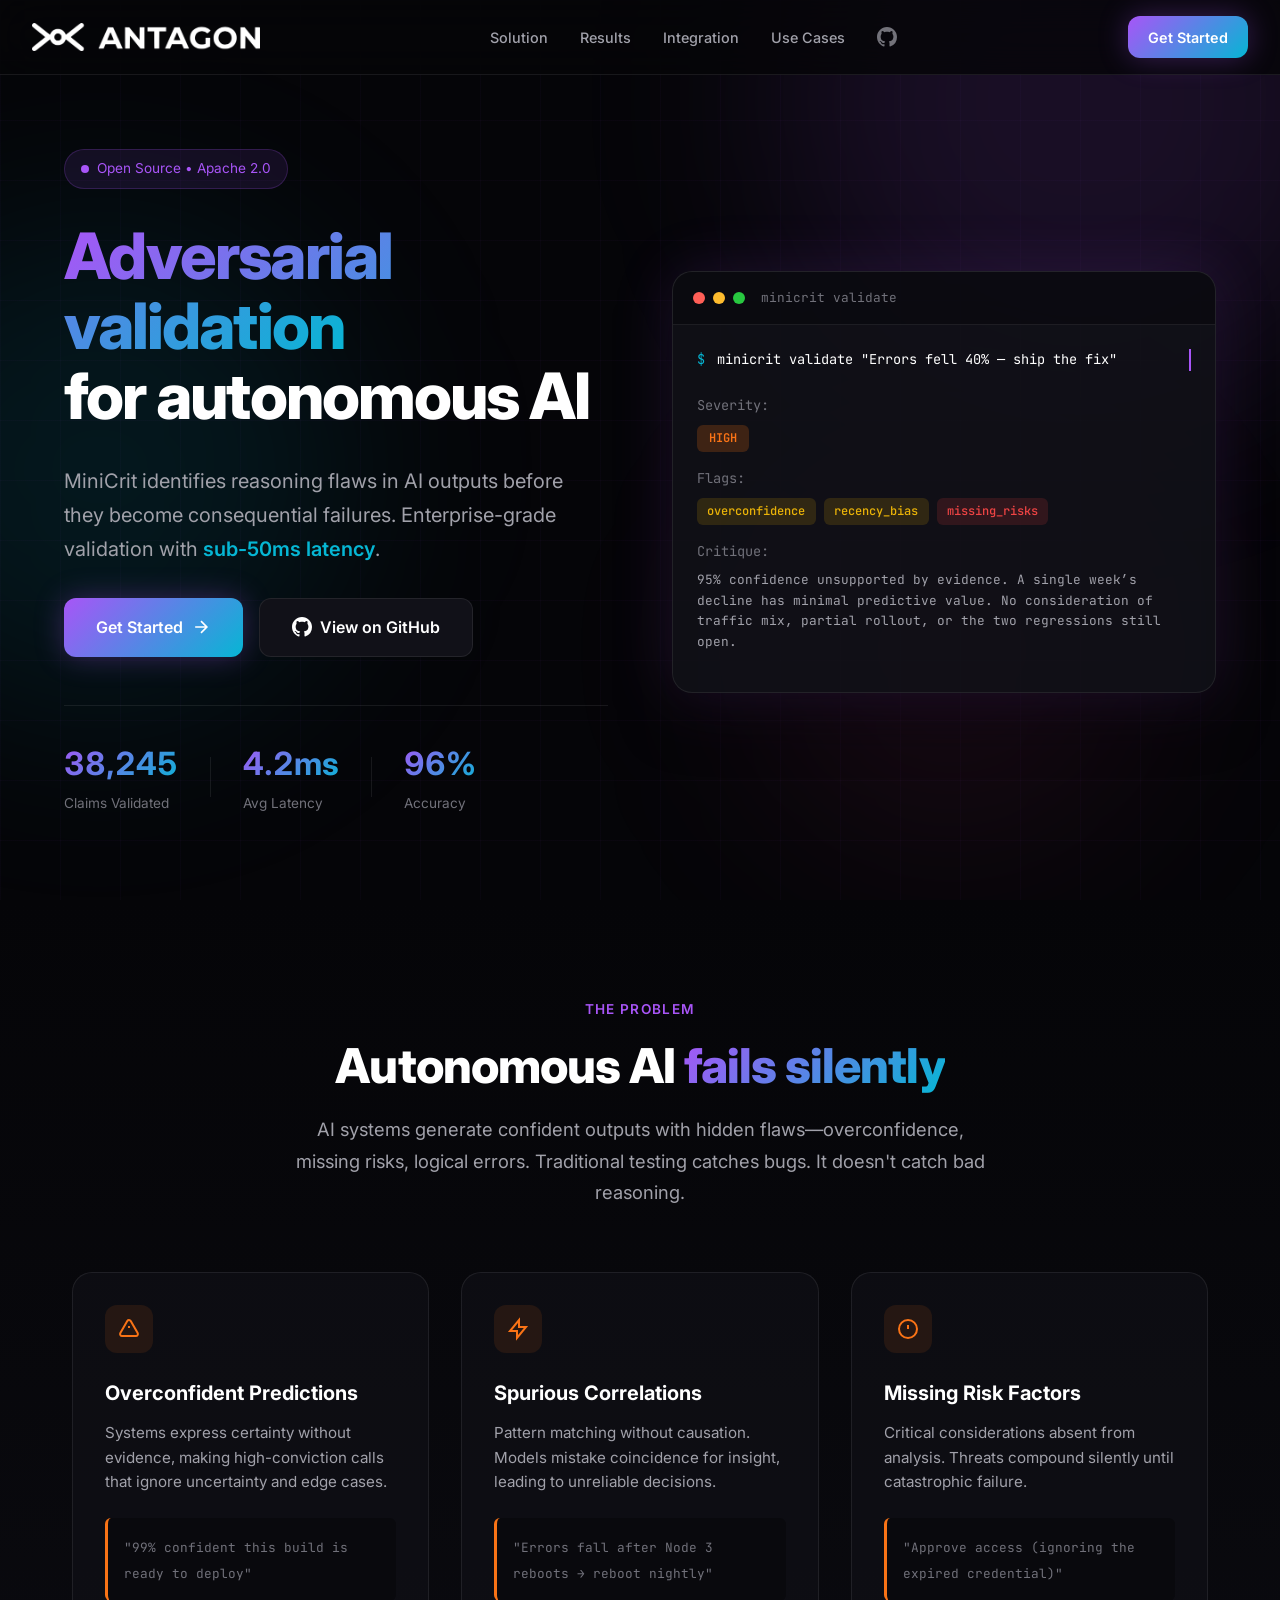
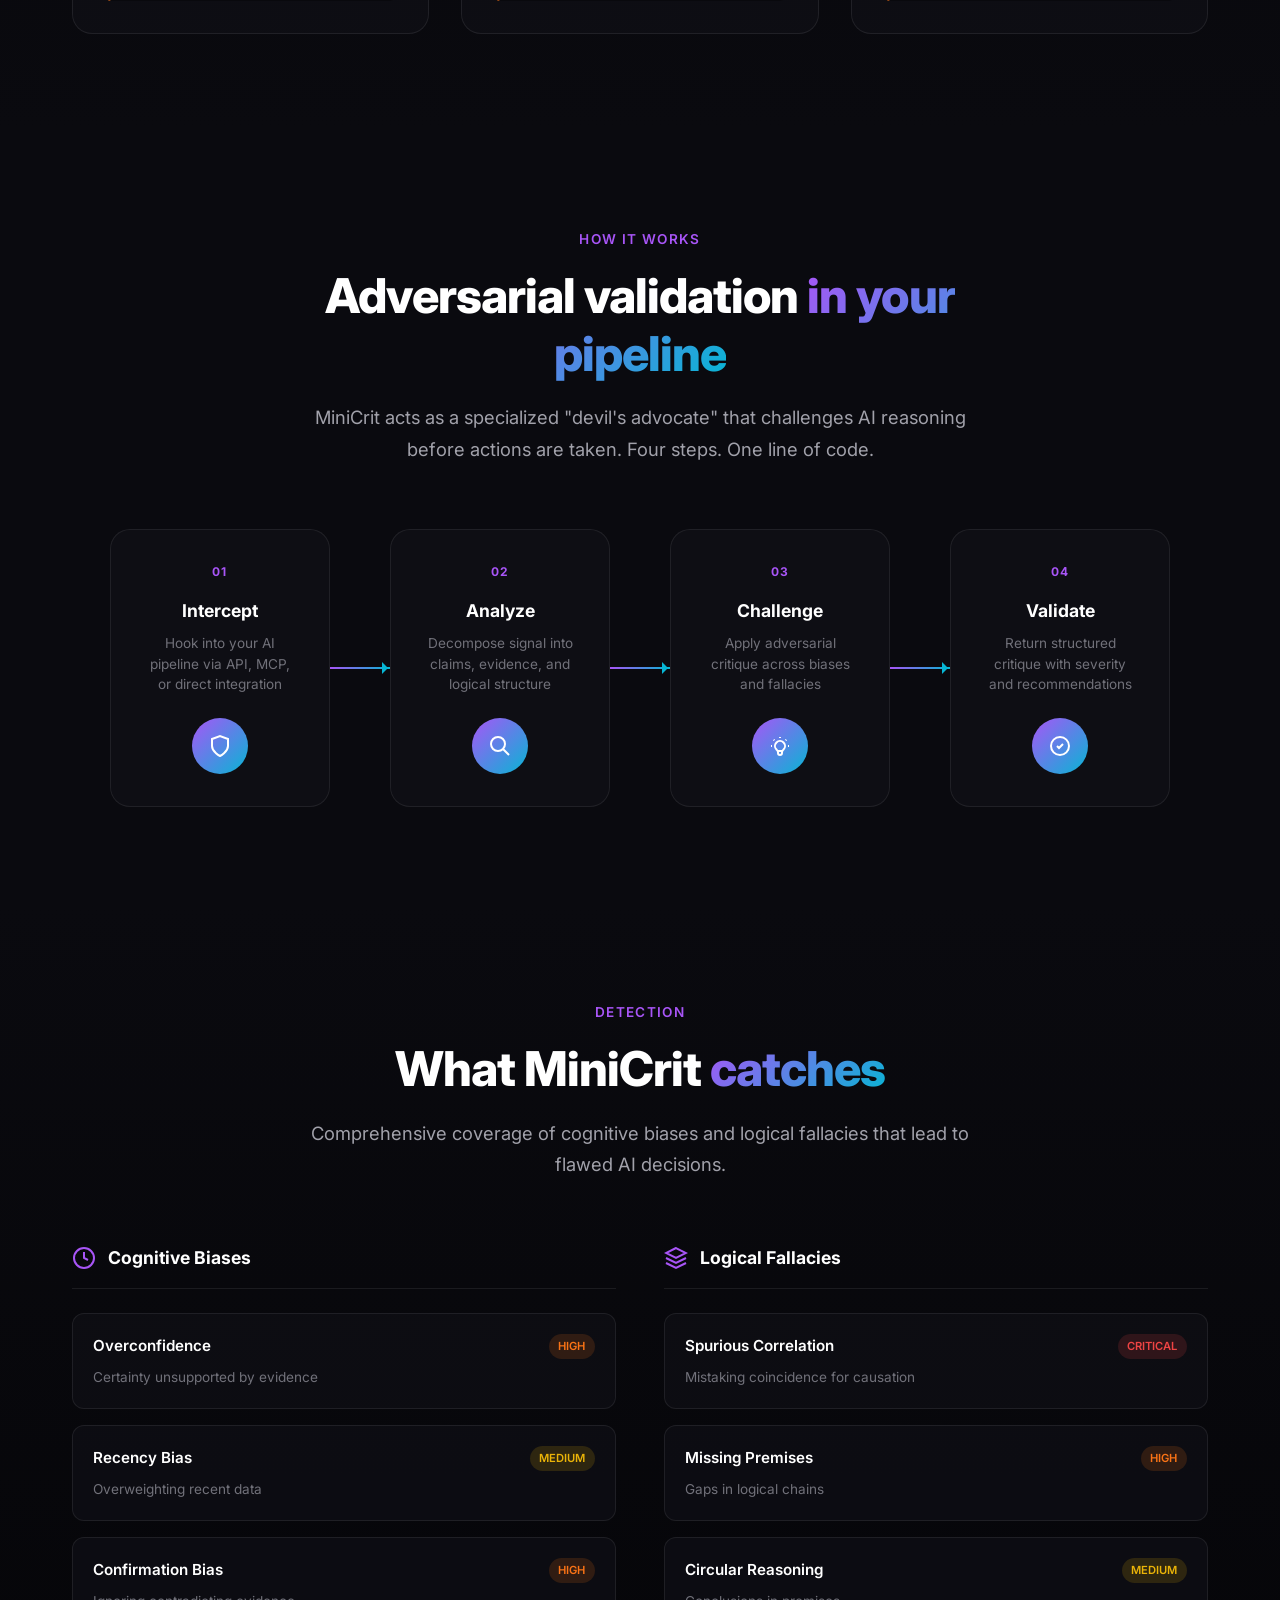
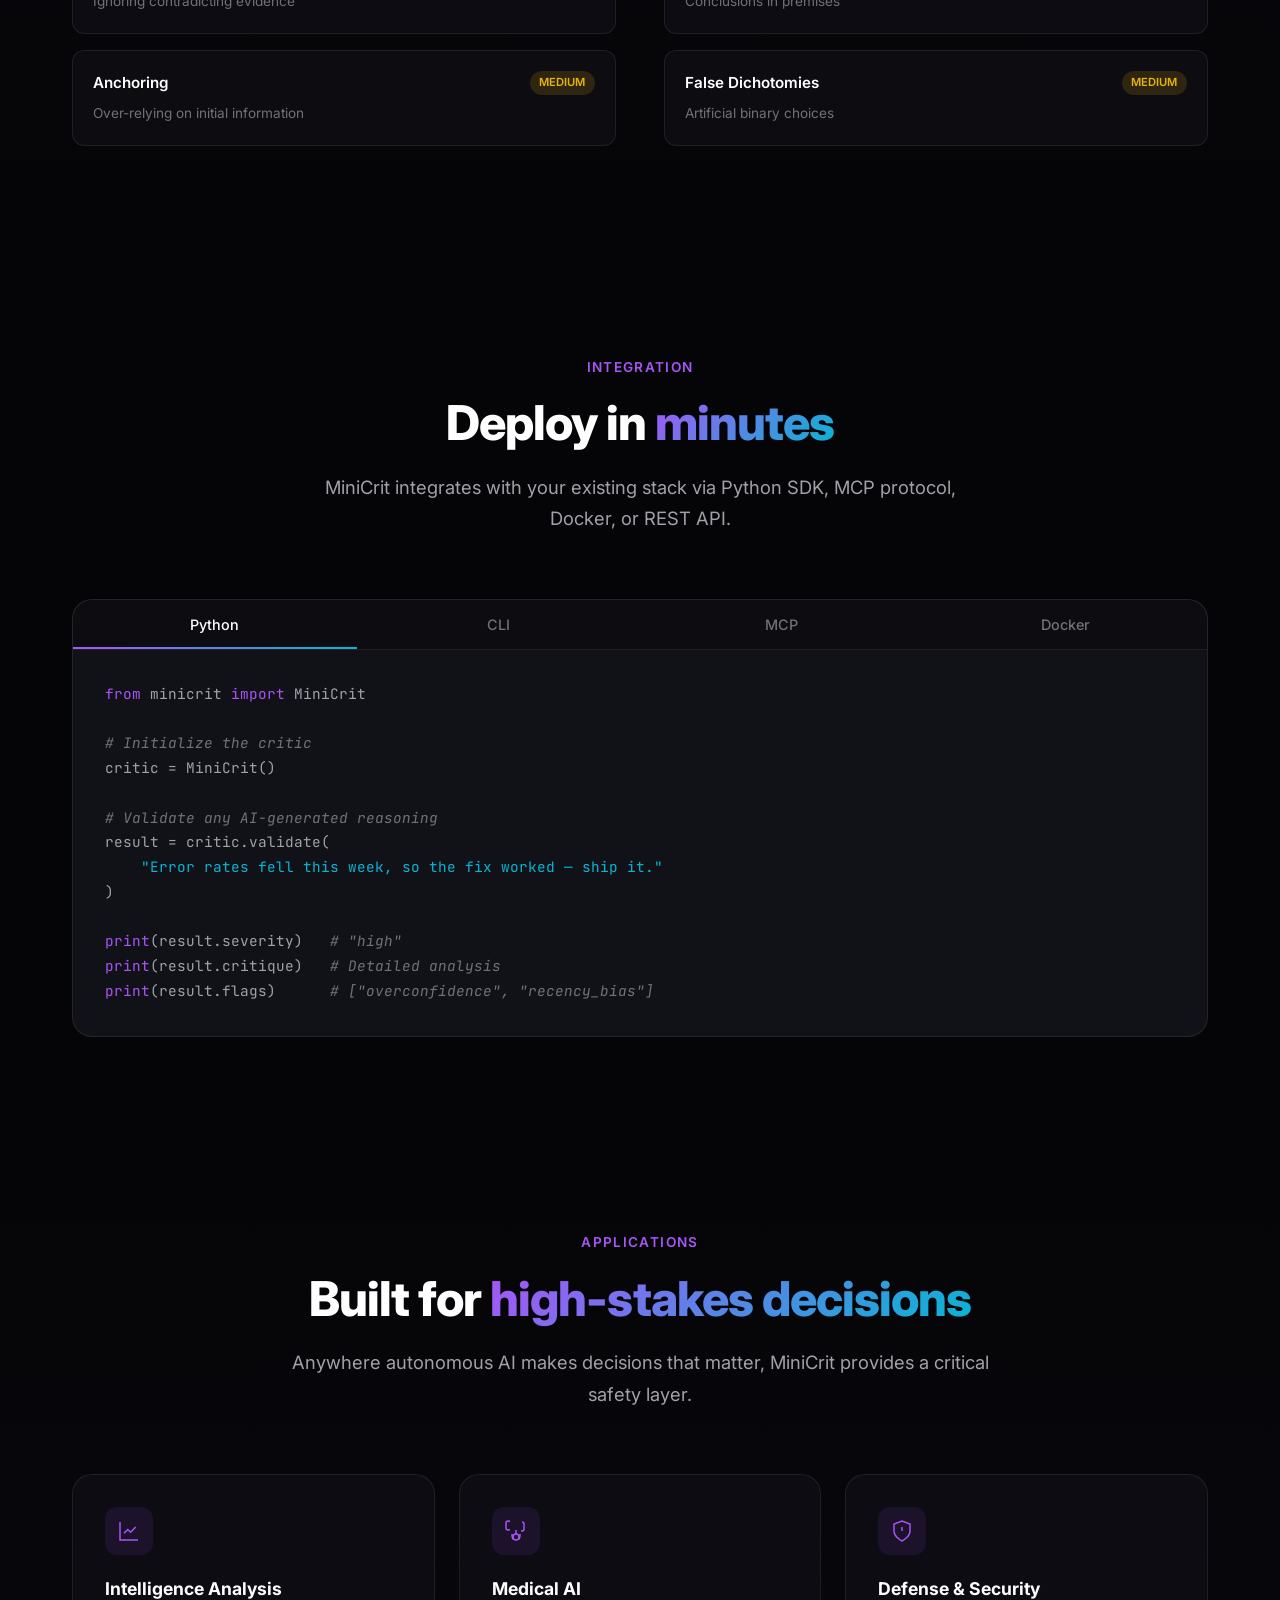
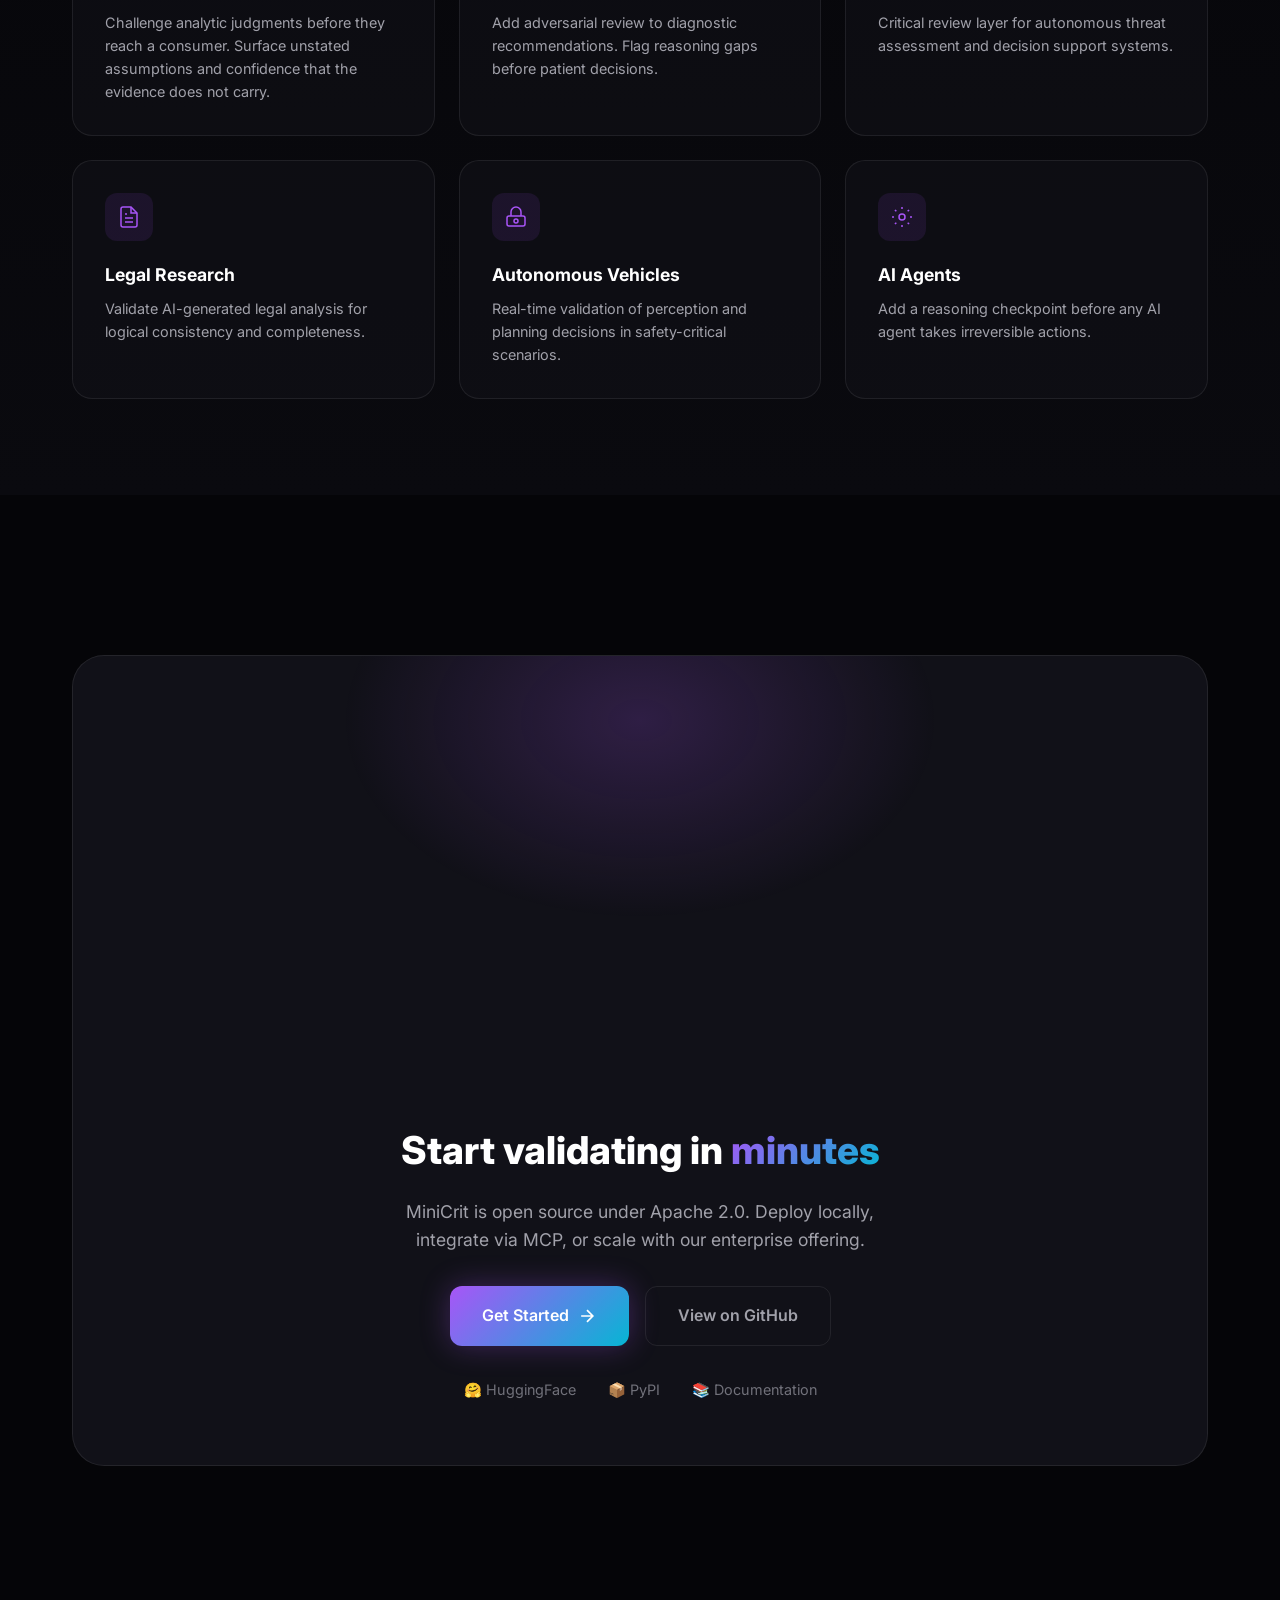
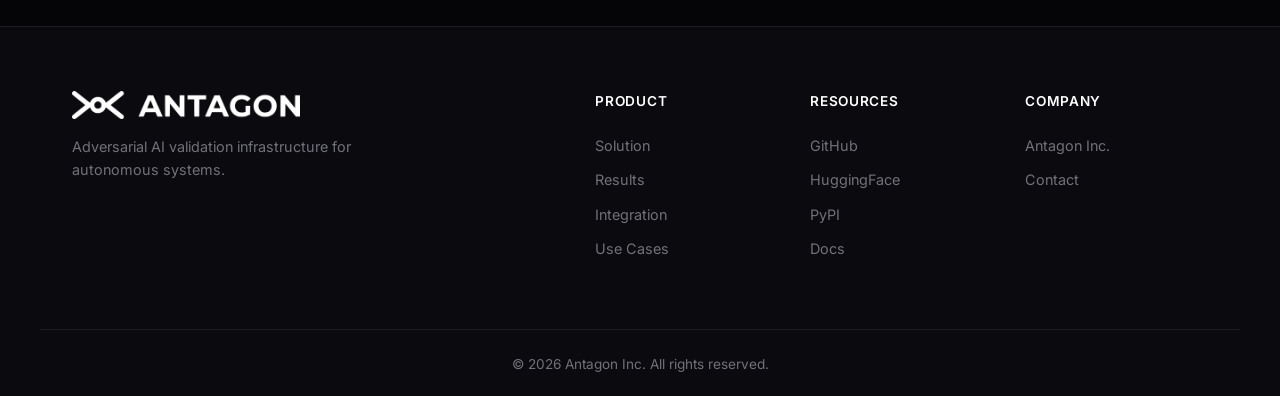
==== commit 44aa2e48: "Add federal capabilities page; remove trading examples from the site The site illustrated every fail" ====
--- a/index.html
+++ b/index.html
@@ -56,7 +56,7 @@
                 <br>for autonomous AI
             </h1>
             <p class="hero-subtitle">
-                MiniCrit identifies reasoning flaws in AI outputs before they become costly failures.
+                MiniCrit identifies reasoning flaws in AI outputs before they become consequential failures.
                 Enterprise-grade validation with <span class="highlight">sub-50ms latency</span>.
             </p>
             <div class="hero-cta">
@@ -77,7 +77,7 @@
             <div class="hero-stats">
                 <div class="stat">
                     <span class="stat-value" data-target="38247">0</span>
-                    <span class="stat-label">Signals Validated</span>
+                    <span class="stat-label">Claims Validated</span>
                 </div>
                 <div class="stat-divider"></div>
                 <div class="stat">
@@ -102,8 +102,7 @@
                 <div class="terminal-body">
                     <div class="terminal-line">
                         <span class="terminal-prompt">$</span>
-                        <span class="terminal-command typing">minicrit validate "NVDA will rise 15% based on
-                            momentum"</span>
+                        <span class="terminal-command typing">minicrit validate "Errors fell 40% &mdash; ship the fix"</span>
                     </div>
                     <div class="terminal-output" style="animation-delay: 2s;">
                         <div class="output-section">
@@ -120,8 +119,9 @@
                         </div>
                         <div class="output-section">
                             <span class="output-label">Critique:</span>
-                            <p class="output-text">95% confidence unsupported by evidence. 3-day momentum has minimal
-                                predictive value. No consideration of earnings, macro exposure, or sector rotation.</p>
+                            <p class="output-text">95% confidence unsupported by evidence. A single week&rsquo;s decline has
+                                minimal predictive value. No consideration of traffic mix, partial rollout, or the two
+                                regressions still open.</p>
                         </div>
                     </div>
                 </div>
@@ -150,7 +150,7 @@
                     <p>Systems express certainty without evidence, making high-conviction calls that ignore uncertainty
                         and edge cases.</p>
                     <div class="problem-example">
-                        <code>"99% confident BTC hits $100k tomorrow"</code>
+                        <code>"99% confident this build is ready to deploy"</code>
                     </div>
                 </div>
                 <div class="problem-card">
@@ -163,7 +163,7 @@
                     <p>Pattern matching without causation. Models mistake coincidence for insight, leading to unreliable
                         decisions.</p>
                     <div class="problem-example">
-                        <code>"Stock rises when CEO tweets → buy signal"</code>
+                        <code>"Errors fall after Node 3 reboots → reboot nightly"</code>
                     </div>
                 </div>
                 <div class="problem-card">
@@ -176,7 +176,7 @@
                     <p>Critical considerations absent from analysis. Threats compound silently until catastrophic
                         failure.</p>
                     <div class="problem-example">
-                        <code>"Buy recommendation (ignoring earnings next week)"</code>
+                        <code>"Approve access (ignoring the expired credential)"</code>
                     </div>
                 </div>
             </div>
@@ -364,7 +364,7 @@
 
 <span class="code-comment"># Validate any AI-generated reasoning</span>
 result = critic.validate(
-    <span class="code-string">"Based on momentum, NVDA will rise 15% this quarter."</span>
+    <span class="code-string">"Error rates fell this week, so the fix worked &mdash; ship it."</span>
 )
 
 <span class="code-keyword">print</span>(result.severity)   <span class="code-comment"># "high"</span>
@@ -376,10 +376,10 @@
 pip install minicrit
 
 <span class="code-comment"># Validate from command line</span>
-minicrit validate <span class="code-string">"The market will crash tomorrow based on today's news."</span>
+minicrit validate <span class="code-string">"The outage is resolved &mdash; five minutes of clean telemetry."</span>
 
 <span class="code-comment"># Or pipe from file</span>
-cat signals.txt | minicrit validate --format json</code></pre>
+cat claims.txt | minicrit validate --format json</code></pre>
                     </div>
                     <div class="code-block" id="mcp">
                         <pre><code><span class="code-comment">// claude_desktop_config.json</span>
@@ -426,9 +426,9 @@
                             <path d="M18.7 8l-5.1 5.2-2.8-2.7L7 14.3" />
                         </svg>
                     </div>
-                    <h3>Quantitative Trading</h3>
-                    <p>Validate AI trading signals before execution. Catch overconfident predictions and incomplete
-                        analysis.</p>
+                    <h3>Intelligence Analysis</h3>
+                    <p>Challenge analytic judgments before they reach a consumer. Surface unstated assumptions and
+                        confidence that the evidence does not carry.</p>
                 </div>
                 <div class="use-case-card">
                     <div class="use-case-icon">
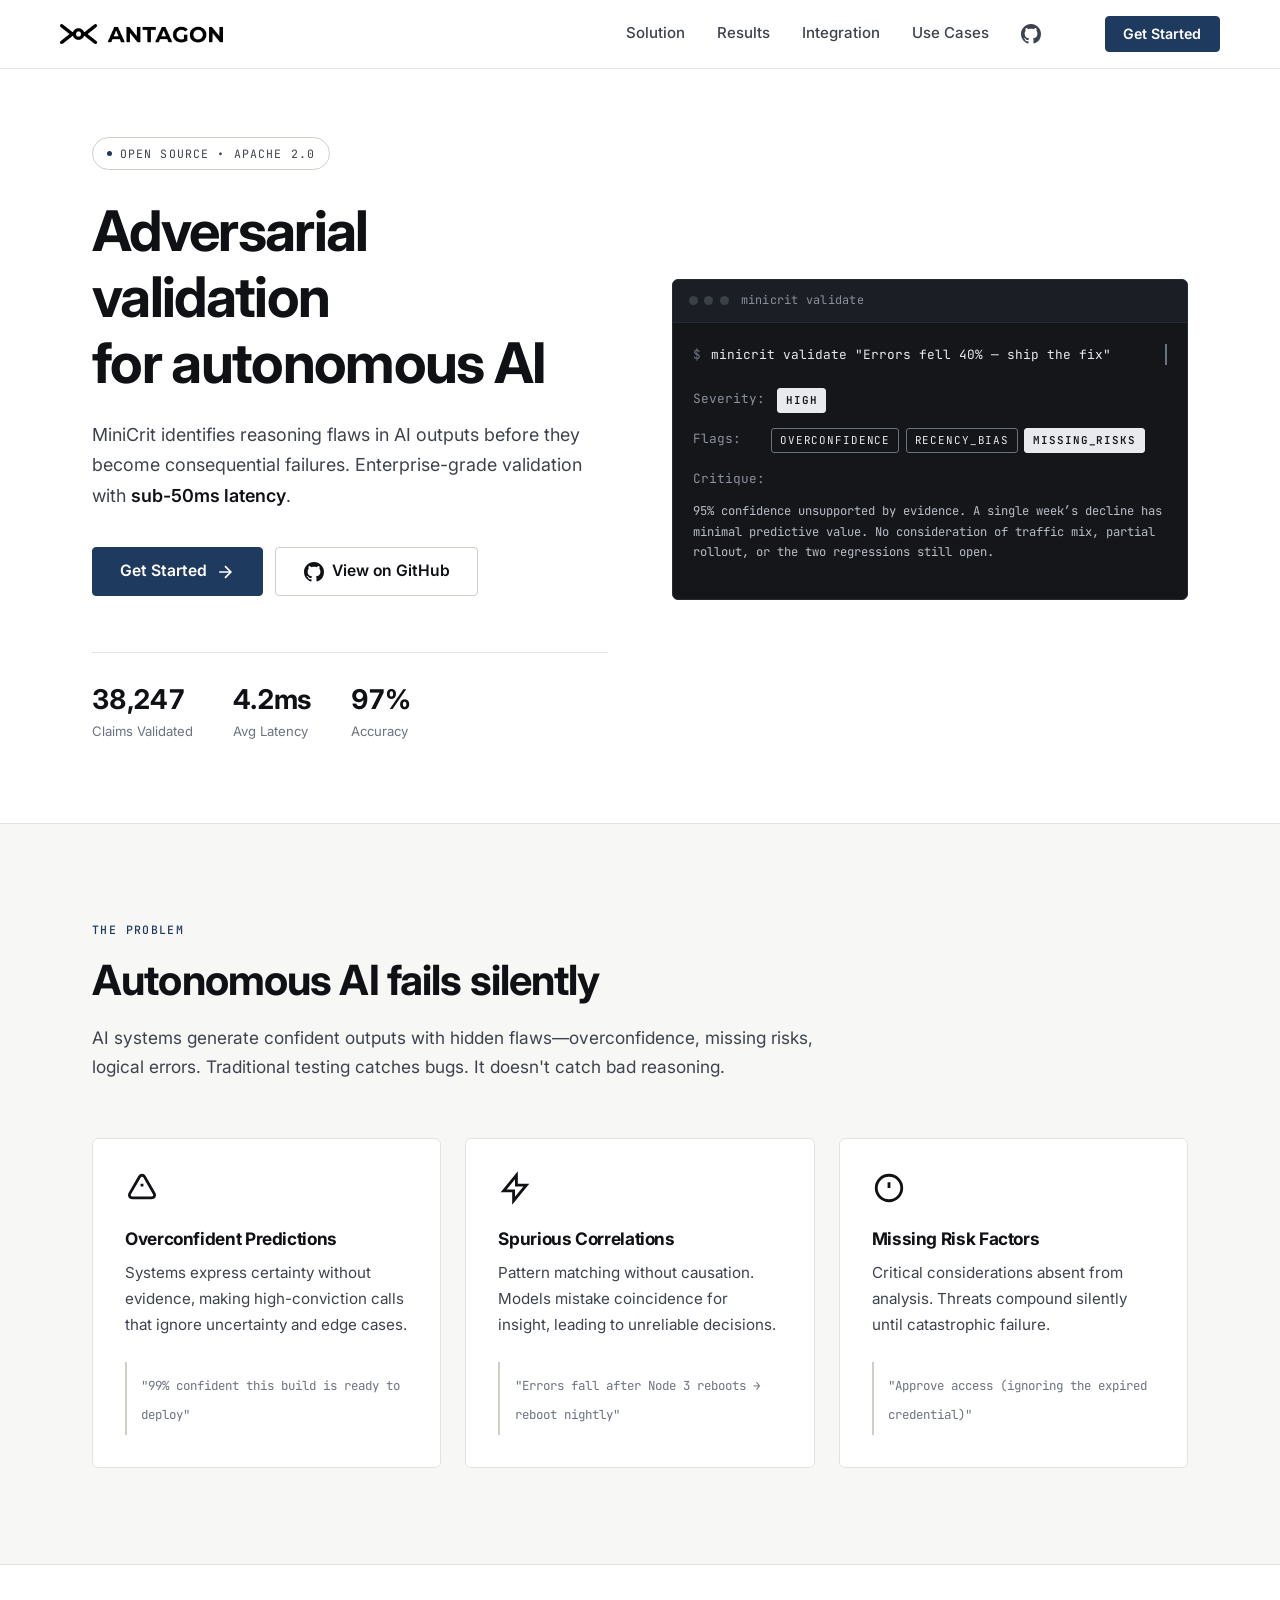
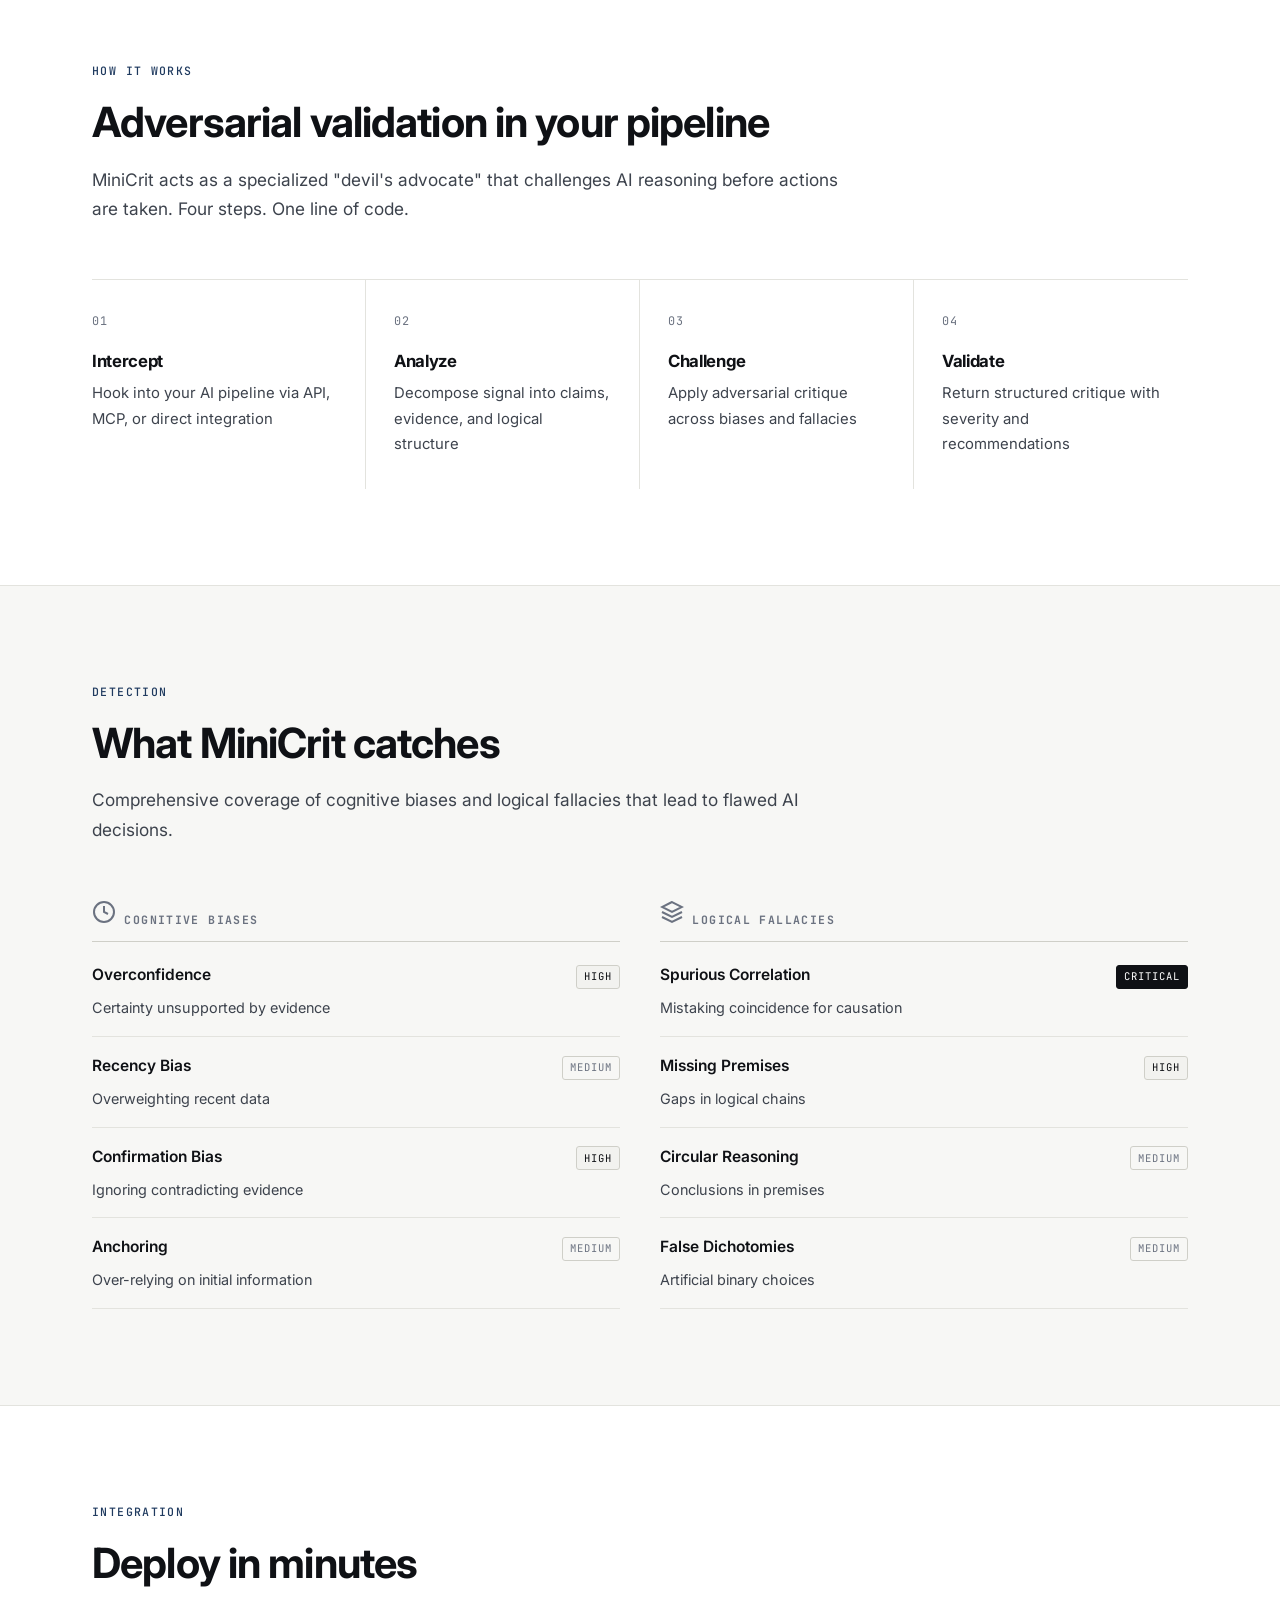
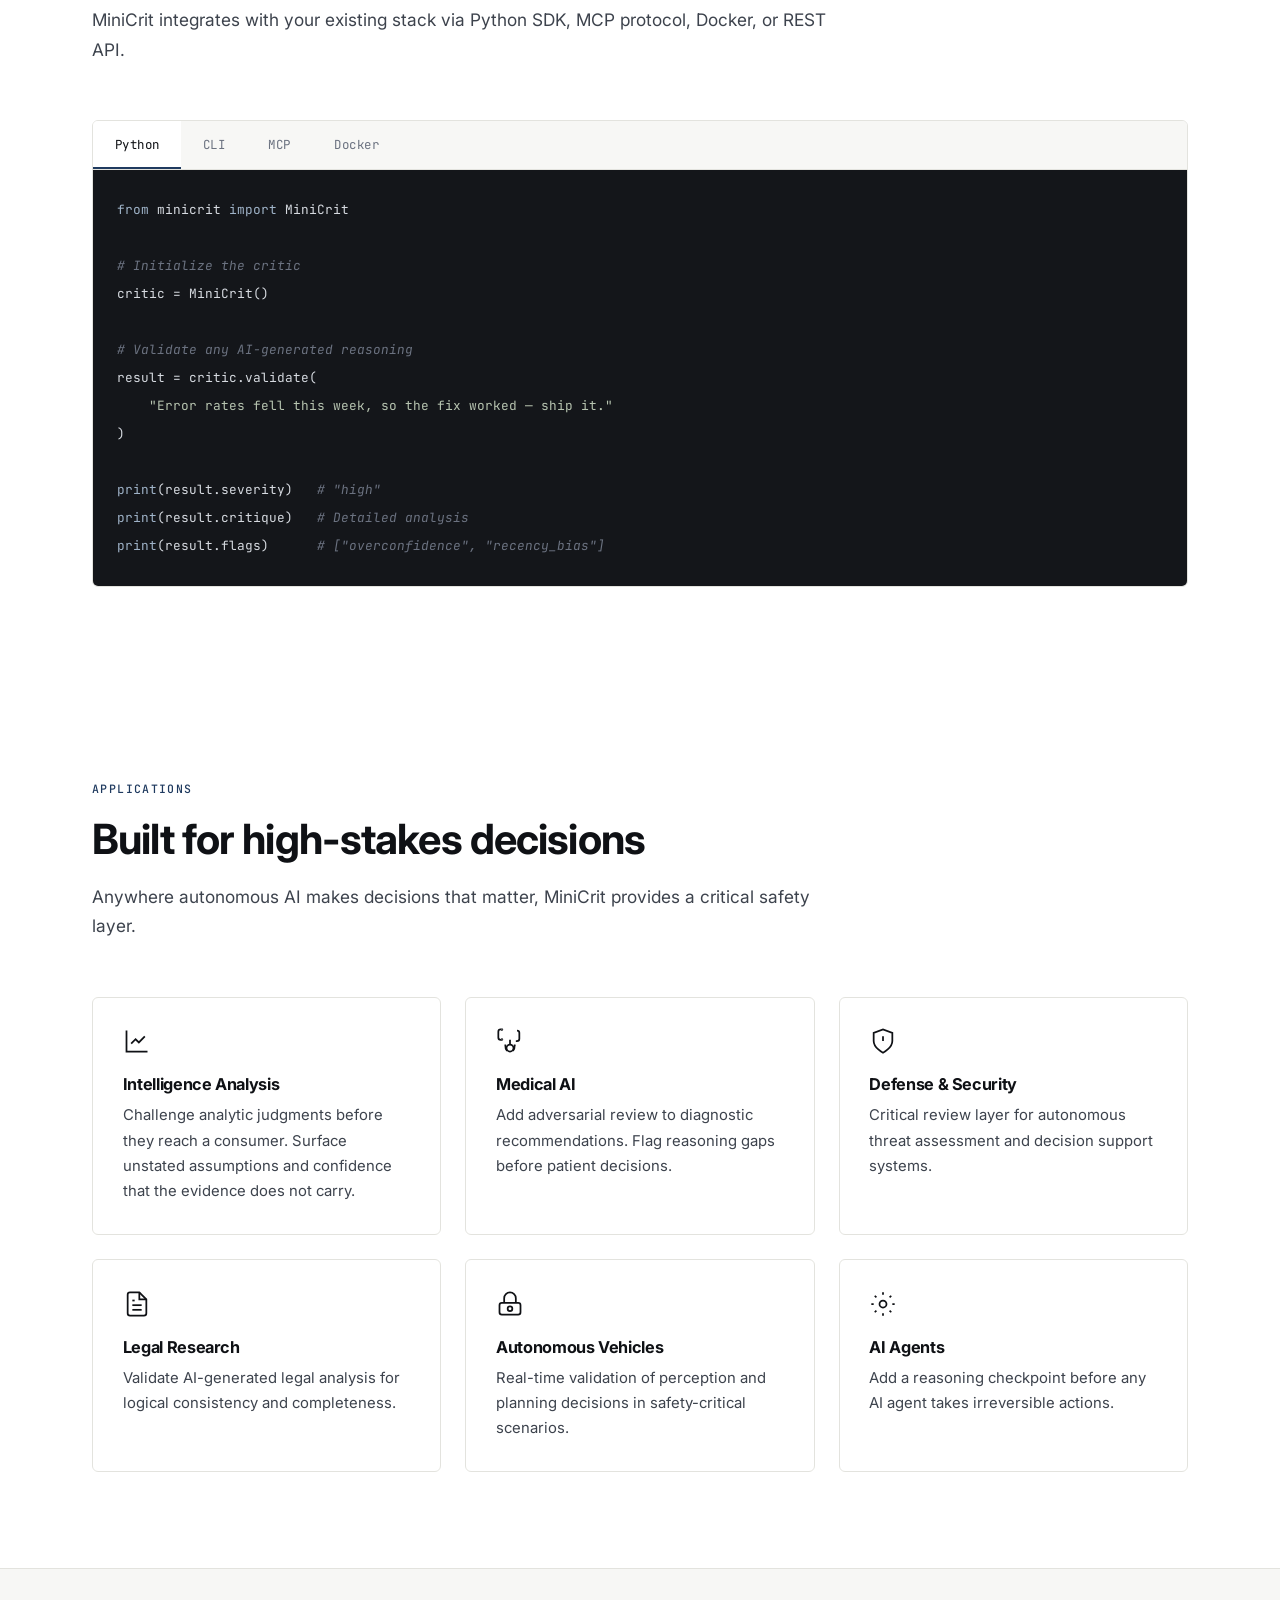
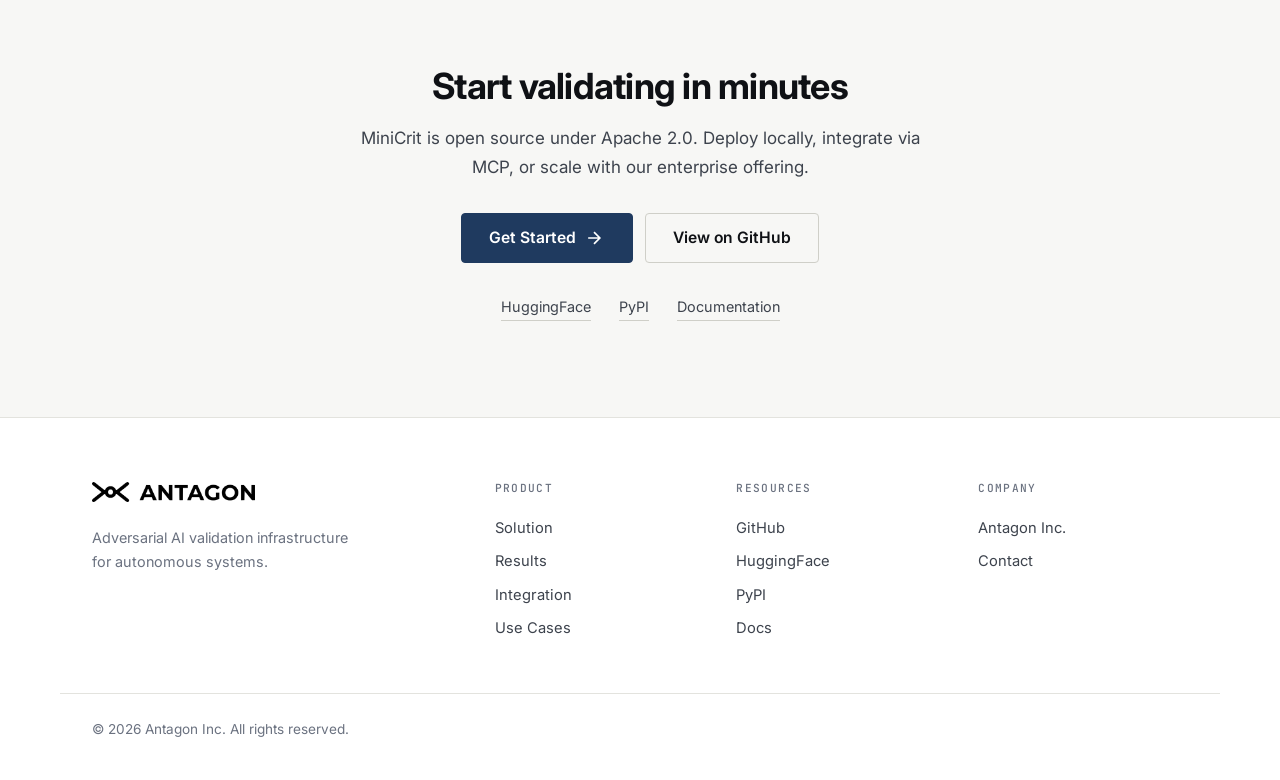
==== commit 671da980: "Redesign: light, near-monochrome site; add favicon set The site read as consumer AI software -- purp" ====
--- a/index.html
+++ b/index.html
@@ -4,24 +4,24 @@
 <head>
     <meta charset="UTF-8">
     <meta name="viewport" content="width=device-width, initial-scale=1.0">
-    <title>MiniCrit | AI Validation Infrastructure</title>
+    <title>Antagon Inc. | Adversarial validation for autonomous AI</title>
     <meta name="description"
-        content="Adversarial validation for autonomous AI. Catch reasoning flaws before they become failures.">
+        content="Antagon Inc. builds measurement instrumentation for AI systems. MiniCrit is adversarial validation for autonomous AI — catch reasoning flaws before they become failures.">
     <link rel="preconnect" href="https://fonts.googleapis.com">
     <link rel="preconnect" href="https://fonts.gstatic.com" crossorigin>
     <link
         href="https://fonts.googleapis.com/css2?family=Inter:wght@300;400;500;600;700;800&family=JetBrains+Mono:wght@400;500&display=swap"
         rel="stylesheet">
+    <link rel="icon" href="/favicon.ico" sizes="any">
+    <link rel="icon" type="image/png" sizes="32x32" href="/favicon-32x32.png">
+    <link rel="icon" type="image/png" sizes="16x16" href="/favicon-16x16.png">
+    <link rel="apple-touch-icon" sizes="180x180" href="/apple-touch-icon.png">
+    <link rel="manifest" href="/site.webmanifest">
+    <meta name="theme-color" content="#ffffff">
     <link rel="stylesheet" href="styles.css">
 </head>
 
 <body>
-    <!-- Animated Background -->
-    <div class="bg-grid"></div>
-    <div class="bg-glow bg-glow-1"></div>
-    <div class="bg-glow bg-glow-2"></div>
-    <div class="bg-glow bg-glow-3"></div>
-
     <!-- Navigation -->
     <nav class="nav">
         <div class="nav-container">
@@ -498,7 +498,6 @@
     <section class="cta">
         <div class="section-container">
             <div class="cta-card">
-                <div class="cta-glow"></div>
                 <h2>Start validating in <span class="gradient-text">minutes</span></h2>
                 <p>MiniCrit is open source under Apache 2.0. Deploy locally, integrate via MCP, or scale with our
                     enterprise offering.</p>
@@ -514,10 +513,9 @@
                         target="_blank">View on GitHub</a>
                 </div>
                 <div class="cta-links">
-                    <a href="https://huggingface.co/wmaousley/MiniCrit-7B" target="_blank">🤗 HuggingFace</a>
-                    <a href="https://pypi.org/project/minicrit/" target="_blank">📦 PyPI</a>
-                    <a href="https://github.com/antagoninc/MiniCrit-7B/blob/main/docs" target="_blank">📚
-                        Documentation</a>
+                    <a href="https://huggingface.co/wmaousley/MiniCrit-7B" target="_blank">HuggingFace</a>
+                    <a href="https://pypi.org/project/minicrit/" target="_blank">PyPI</a>
+                    <a href="https://github.com/antagoninc/MiniCrit-7B/blob/main/docs" target="_blank">Documentation</a>
                 </div>
             </div>
         </div>
--- a/styles.css
+++ b/styles.css
@@ -1,155 +1,174 @@
-/* ========================================
-   MiniCrit Landing Page - Premium Styles
-   ======================================== */
-
-/* CSS Variables */
+/* ==========================================================================
+   Antagon Inc. — site stylesheet
+   --------------------------------------------------------------------------
+   Light, near-monochrome, one deep navy accent. No gradients, no glows, no
+   coloured headings. Emphasis is carried by weight, scale, rule lines and
+   whitespace, which is how institutional and research sites read as credible
+   rather than as consumer software.
+
+   Contrast is computed, not eyeballed. On #ffffff:
+     --ink-0 #0f1115  19.1:1     --ink-1 #3d434d   9.9:1
+     --ink-2 #6b7280   4.9:1     --accent #1f3a5f 11.3:1
+   All pass WCAG AA for body text; --ink-2 is reserved for >=14px supporting
+   text, never for the main reading column.
+   ========================================================================== */
+
 :root {
-    --bg-primary: #050508;
-    --bg-secondary: #0a0a0f;
-    --bg-tertiary: #111118;
-    --bg-card: rgba(17, 17, 24, 0.6);
-
-    --text-primary: #ffffff;
-    --text-secondary: #a1a1aa;
-    --text-muted: #71717a;
-
-    --accent-purple: #a855f7;
-    --accent-cyan: #06b6d4;
-    --accent-pink: #ec4899;
-
-    --gradient-primary: linear-gradient(135deg, #a855f7 0%, #06b6d4 100%);
-    --gradient-glow: radial-gradient(ellipse at center, rgba(168, 85, 247, 0.15) 0%, transparent 70%);
-
-    --border-color: rgba(255, 255, 255, 0.08);
-    --border-glow: rgba(168, 85, 247, 0.3);
-
-    --severity-critical: #ef4444;
-    --severity-high: #f97316;
-    --severity-medium: #eab308;
-    --severity-low: #22c55e;
-
-    --font-sans: 'Inter', -apple-system, BlinkMacSystemFont, sans-serif;
-    --font-mono: 'JetBrains Mono', 'Fira Code', monospace;
-
-    --radius-sm: 6px;
-    --radius-md: 12px;
-    --radius-lg: 20px;
-    --radius-xl: 32px;
-
-    --transition-fast: 150ms ease;
-    --transition-normal: 250ms ease;
-    --transition-slow: 400ms ease;
-}
-
-/* Reset & Base */
+    /* Surfaces — warm neutrals rather than pure grey, which photographs and
+       prints without the blue cast a cool grey gives. */
+    --bg: #ffffff;
+    --bg-alt: #f7f7f5;
+    --bg-sunken: #f2f2ef;
+    --bg-code: #14161a;
+
+    /* Ink */
+    --ink-0: #0f1115;
+    --ink-1: #3d434d;
+    --ink-2: #6b7280;
+    --ink-inverse: #ffffff;
+
+    /* One accent, used only for links, one primary button, and section labels */
+    --accent: #1f3a5f;
+    --accent-hover: #142944;
+    --accent-wash: #eef1f5;
+
+    /* Lines */
+    --rule: #e3e3de;
+    --rule-strong: #cfcfc8;
+
+    --font-sans: 'Inter', -apple-system, BlinkMacSystemFont, 'Segoe UI', sans-serif;
+    --font-mono: 'JetBrains Mono', ui-monospace, SFMono-Regular, Menlo, monospace;
+
+    --radius-sm: 3px;
+    --radius-md: 4px;
+    --radius-lg: 6px;
+
+    --transition: 160ms ease;
+
+    --measure: 68ch;
+    --shell: 1160px;
+}
+
+/* --------------------------------------------------------------- Reset */
+
 *,
 *::before,
 *::after {
     box-sizing: border-box;
-    margin: 0;
-    padding: 0;
 }
 
 html {
     scroll-behavior: smooth;
+    -webkit-text-size-adjust: 100%;
 }
 
 body {
+    margin: 0;
+    background: var(--bg);
+    color: var(--ink-1);
     font-family: var(--font-sans);
-    background: var(--bg-primary);
-    color: var(--text-primary);
-    line-height: 1.6;
-    overflow-x: hidden;
+    font-size: 17px;
+    line-height: 1.65;
     -webkit-font-smoothing: antialiased;
     -moz-osx-font-smoothing: grayscale;
-}
-
-/* Animated Background */
-.bg-grid {
-    position: fixed;
-    top: 0;
-    left: 0;
-    width: 100%;
-    height: 100%;
-    background-image:
-        linear-gradient(rgba(168, 85, 247, 0.03) 1px, transparent 1px),
-        linear-gradient(90deg, rgba(168, 85, 247, 0.03) 1px, transparent 1px);
-    background-size: 60px 60px;
-    pointer-events: none;
-    z-index: -1;
-}
-
-.bg-glow {
-    position: fixed;
-    border-radius: 50%;
-    filter: blur(100px);
-    pointer-events: none;
-    z-index: -1;
-    animation: float 20s ease-in-out infinite;
-}
-
-.bg-glow-1 {
-    width: 600px;
-    height: 600px;
-    background: rgba(168, 85, 247, 0.12);
-    top: -200px;
-    right: -100px;
-}
-
-.bg-glow-2 {
-    width: 500px;
-    height: 500px;
-    background: rgba(6, 182, 212, 0.1);
-    bottom: 20%;
-    left: -150px;
-    animation-delay: -7s;
-}
-
-.bg-glow-3 {
-    width: 400px;
-    height: 400px;
-    background: rgba(236, 72, 153, 0.08);
-    top: 50%;
-    right: 10%;
-    animation-delay: -14s;
-}
-
-@keyframes float {
-
-    0%,
-    100% {
-        transform: translate(0, 0) scale(1);
-    }
-
-    25% {
-        transform: translate(30px, -30px) scale(1.05);
-    }
-
-    50% {
-        transform: translate(-20px, 20px) scale(0.95);
-    }
-
-    75% {
-        transform: translate(40px, 10px) scale(1.02);
-    }
-}
-
-/* Navigation */
+    font-feature-settings: 'kern' 1;
+}
+
+img {
+    max-width: 100%;
+    display: block;
+}
+
+h1,
+h2,
+h3,
+h4 {
+    color: var(--ink-0);
+    font-weight: 700;
+    letter-spacing: -0.021em;
+    line-height: 1.18;
+    margin: 0;
+    text-wrap: balance;
+}
+
+a {
+    color: var(--accent);
+    text-decoration-thickness: 1px;
+    text-underline-offset: 2px;
+}
+
+a:hover {
+    color: var(--accent-hover);
+}
+
+::selection {
+    background: #dfe5ee;
+    color: var(--ink-0);
+}
+
+:focus-visible {
+    outline: 2px solid var(--accent);
+    outline-offset: 2px;
+    border-radius: 2px;
+}
+
+/* Numerals align in columns wherever they are compared */
+.stat-value,
+.cap-stat .n,
+.step-number,
+.cap-table td {
+    font-variant-numeric: tabular-nums;
+}
+
+/* Decorative layers from the previous design. The markup still carries them;
+   they render nothing here. */
+.bg-grid,
+.bg-glow,
+.bg-glow-1,
+.bg-glow-2,
+.bg-glow-3,
+.cta-glow {
+    display: none !important;
+}
+
+/* The old design set these in a gradient. Emphasis now comes from the
+   sentence itself, so they inherit and disappear as a distinct treatment. */
+.gradient-text,
+.highlight {
+    color: inherit;
+    background: none;
+    -webkit-text-fill-color: currentColor;
+}
+
+.highlight {
+    font-weight: 600;
+    color: var(--ink-0);
+}
+
+/* ----------------------------------------------------------- Navigation */
+
 .nav {
     position: fixed;
     top: 0;
     left: 0;
     right: 0;
     z-index: 100;
-    padding: 1rem 2rem;
-    background: rgba(5, 5, 8, 0.8);
-    backdrop-filter: blur(20px);
-    border-bottom: 1px solid var(--border-color);
+    padding: 0 2rem;
+    background: rgba(255, 255, 255, 0.92);
+    backdrop-filter: saturate(180%) blur(10px);
+    border-bottom: 1px solid var(--rule);
+    transition: box-shadow var(--transition), border-color var(--transition);
+}
+
+.nav.is-scrolled {
+    border-bottom-color: var(--rule-strong);
+    box-shadow: 0 1px 3px rgba(15, 17, 21, 0.06);
 }
 
 .nav-container {
-    max-width: 1400px;
+    max-width: var(--shell);
     margin: 0 auto;
+    height: 68px;
     display: flex;
     align-items: center;
     justify-content: space-between;
@@ -157,340 +176,323 @@
 }
 
 .logo {
-    display: flex;
+    display: inline-flex;
     align-items: center;
-    gap: 0.75rem;
+    flex: 0 0 auto;
     text-decoration: none;
-    color: var(--text-primary);
-    font-weight: 700;
-    font-size: 1.25rem;
-}
-
-.logo-icon {
-    width: 32px;
-    height: 32px;
-}
-
-.logo-icon svg {
-    width: 100%;
-    height: 100%;
 }
 
 .logo-img {
-    height: 28px;
+    height: 20px;
     width: auto;
-    filter: invert(1) brightness(2);
 }
 
 .nav-links {
     display: flex;
     align-items: center;
     gap: 2rem;
+    margin-left: auto;
+    margin-right: 2rem;
 }
 
 .nav-links a {
-    color: var(--text-secondary);
+    color: var(--ink-1);
     text-decoration: none;
-    font-size: 0.9rem;
+    font-size: 0.94rem;
     font-weight: 500;
-    transition: color var(--transition-fast);
+    padding: 0.35rem 0;
+    border-bottom: 1px solid transparent;
+    transition: color var(--transition), border-color var(--transition);
 }
 
 .nav-links a:hover {
-    color: var(--text-primary);
+    color: var(--ink-0);
+    border-bottom-color: var(--ink-0);
 }
 
 .nav-link-icon {
-    display: flex;
-    align-items: center;
-    justify-content: center;
-    opacity: 0.7;
-    transition: opacity var(--transition-fast);
+    display: inline-flex;
+    color: var(--ink-2);
 }
 
 .nav-link-icon:hover {
-    opacity: 1;
-}
-
-/* Buttons */
+    color: var(--ink-0);
+    border-bottom-color: transparent !important;
+}
+
+/* -------------------------------------------------------------- Buttons */
+
 .btn {
     display: inline-flex;
     align-items: center;
     justify-content: center;
     gap: 0.5rem;
-    padding: 0.75rem 1.5rem;
+    padding: 0.7rem 1.35rem;
     border-radius: var(--radius-md);
+    font-family: inherit;
     font-weight: 600;
-    font-size: 0.9rem;
+    font-size: 0.93rem;
+    line-height: 1.2;
     text-decoration: none;
     cursor: pointer;
-    border: none;
-    transition: all var(--transition-normal);
+    border: 1px solid transparent;
+    transition: background var(--transition), border-color var(--transition),
+        color var(--transition);
+}
+
+.btn svg {
+    flex: 0 0 auto;
 }
 
 .btn-primary {
-    background: var(--gradient-primary);
-    color: var(--text-primary);
-    box-shadow: 0 0 30px rgba(168, 85, 247, 0.3);
+    background: var(--accent);
+    border-color: var(--accent);
+    color: var(--ink-inverse);
 }
 
 .btn-primary:hover {
-    transform: translateY(-2px);
-    box-shadow: 0 0 40px rgba(168, 85, 247, 0.5);
-}
-
-.btn-secondary {
-    background: var(--bg-tertiary);
-    color: var(--text-primary);
-    border: 1px solid var(--border-color);
-}
-
-.btn-secondary:hover {
-    background: var(--bg-card);
-    border-color: var(--border-glow);
-}
-
+    background: var(--accent-hover);
+    border-color: var(--accent-hover);
+    color: var(--ink-inverse);
+}
+
+.btn-secondary,
 .btn-ghost {
     background: transparent;
-    color: var(--text-secondary);
-    border: 1px solid var(--border-color);
-}
-
+    border-color: var(--rule-strong);
+    color: var(--ink-0);
+}
+
+.btn-secondary:hover,
 .btn-ghost:hover {
-    color: var(--text-primary);
-    border-color: var(--text-secondary);
+    border-color: var(--ink-0);
+    background: var(--bg-alt);
+    color: var(--ink-0);
 }
 
 .btn-large {
-    padding: 1rem 2rem;
-    font-size: 1rem;
+    padding: 0.85rem 1.7rem;
+    font-size: 0.98rem;
 }
 
 .btn-nav {
-    padding: 0.6rem 1.25rem;
-}
-
-/* Hero Section */
+    padding: 0.55rem 1.1rem;
+    font-size: 0.89rem;
+}
+
+/* ----------------------------------------------------------- Section shell */
+
+.section-container {
+    max-width: var(--shell);
+    margin: 0 auto;
+    padding: 6rem 2rem;
+}
+
+.section-header {
+    max-width: 760px;
+    margin: 0 0 3.5rem;
+}
+
+.section-label {
+    display: block;
+    font-family: var(--font-mono);
+    font-size: 0.72rem;
+    font-weight: 500;
+    color: var(--accent);
+    text-transform: uppercase;
+    letter-spacing: 0.12em;
+    margin-bottom: 1.1rem;
+}
+
+.section-title {
+    font-size: clamp(1.85rem, 3.4vw, 2.6rem);
+    margin-bottom: 1.1rem;
+}
+
+.section-subtitle {
+    font-size: 1.08rem;
+    color: var(--ink-1);
+    line-height: 1.7;
+    max-width: var(--measure);
+    margin: 0;
+}
+
+/* ----------------------------------------------------------------- Hero */
+
 .hero {
-    min-height: 100vh;
+    max-width: var(--shell);
+    margin: 0 auto;
+    padding: 8.5rem 2rem 5rem;
     display: grid;
-    grid-template-columns: 1fr 1fr;
+    grid-template-columns: minmax(0, 1fr) minmax(0, 1fr);
     gap: 4rem;
     align-items: center;
-    padding: 8rem 4rem 4rem;
-    max-width: 1400px;
-    margin: 0 auto;
-}
-
-.hero-content {
-    display: flex;
-    flex-direction: column;
-    gap: 2rem;
+}
+
+.hero-content,
+.hero-visual {
+    min-width: 0;
 }
 
 .hero-badge {
     display: inline-flex;
     align-items: center;
     gap: 0.5rem;
-    padding: 0.5rem 1rem;
-    background: rgba(168, 85, 247, 0.1);
-    border: 1px solid rgba(168, 85, 247, 0.2);
+    font-family: var(--font-mono);
+    font-size: 0.72rem;
+    letter-spacing: 0.1em;
+    text-transform: uppercase;
+    color: var(--ink-1);
+    border: 1px solid var(--rule-strong);
     border-radius: 100px;
-    font-size: 0.85rem;
-    color: var(--accent-purple);
-    width: fit-content;
+    padding: 0.35rem 0.85rem;
+    margin-bottom: 1.75rem;
 }
 
 .badge-dot {
-    width: 8px;
-    height: 8px;
-    background: var(--accent-purple);
+    width: 5px;
+    height: 5px;
     border-radius: 50%;
-    animation: pulse 2s ease-in-out infinite;
-}
-
-@keyframes pulse {
-
-    0%,
-    100% {
-        opacity: 1;
-        transform: scale(1);
-    }
-
-    50% {
-        opacity: 0.5;
-        transform: scale(0.9);
-    }
+    background: var(--accent);
 }
 
 .hero-title {
-    font-size: clamp(2.5rem, 5vw, 4rem);
-    font-weight: 800;
+    font-size: clamp(2.3rem, 4.6vw, 3.5rem);
+    letter-spacing: -0.03em;
+    margin-bottom: 1.5rem;
+}
+
+.hero-subtitle {
+    font-size: 1.12rem;
+    color: var(--ink-1);
+    line-height: 1.7;
+    max-width: 52ch;
+    margin: 0 0 2.25rem;
+}
+
+.hero-cta {
+    display: flex;
+    flex-wrap: wrap;
+    gap: 0.75rem;
+    margin-bottom: 3.5rem;
+}
+
+.hero-stats {
+    display: flex;
+    align-items: flex-start;
+    gap: 2.5rem;
+    padding-top: 2rem;
+    border-top: 1px solid var(--rule);
+}
+
+.stat {
+    display: flex;
+    flex-direction: column;
+}
+
+.stat-value {
+    font-size: 1.7rem;
+    font-weight: 700;
+    color: var(--ink-0);
+    letter-spacing: -0.025em;
     line-height: 1.1;
-    letter-spacing: -0.03em;
-}
-
-.gradient-text {
-    background: var(--gradient-primary);
-    -webkit-background-clip: text;
-    -webkit-text-fill-color: transparent;
-    background-clip: text;
-}
-
-.hero-subtitle {
-    font-size: 1.25rem;
-    color: var(--text-secondary);
-    max-width: 540px;
-    line-height: 1.7;
-}
-
-.highlight {
-    color: var(--accent-cyan);
-    font-weight: 600;
-}
-
-.hero-cta {
-    display: flex;
-    gap: 1rem;
-    flex-wrap: wrap;
-}
-
-.hero-stats {
-    display: flex;
-    align-items: center;
-    gap: 2rem;
-    padding-top: 2rem;
-    border-top: 1px solid var(--border-color);
-    margin-top: 1rem;
-}
-
-.stat {
-    display: flex;
-    flex-direction: column;
-    gap: 0.25rem;
-}
-
-.stat-value {
-    font-size: 2rem;
-    font-weight: 700;
-    font-feature-settings: 'tnum';
-    background: var(--gradient-primary);
-    -webkit-background-clip: text;
-    -webkit-text-fill-color: transparent;
-    background-clip: text;
 }
 
 .stat-label {
-    font-size: 0.85rem;
-    color: var(--text-muted);
+    font-size: 0.82rem;
+    color: var(--ink-2);
+    margin-top: 0.35rem;
 }
 
 .stat-divider {
-    width: 1px;
-    height: 40px;
-    background: var(--border-color);
-}
-
-/* Terminal Animation */
-.hero-visual {
-    display: flex;
-    justify-content: center;
-}
+    display: none;
+}
+
+/* ------------------------------------------------------------- Terminal */
 
 .terminal {
-    width: 100%;
-    max-width: 560px;
-    background: rgba(17, 17, 24, 0.9);
-    border: 1px solid var(--border-color);
+    background: var(--bg-code);
+    border: 1px solid #262a31;
     border-radius: var(--radius-lg);
     overflow: hidden;
-    box-shadow:
-        0 0 60px rgba(168, 85, 247, 0.15),
-        0 25px 50px rgba(0, 0, 0, 0.5);
-}
-
-.terminal-header {
-    display: flex;
-    align-items: center;
-    gap: 1rem;
-    padding: 1rem 1.25rem;
-    background: rgba(0, 0, 0, 0.3);
-    border-bottom: 1px solid var(--border-color);
-}
-
-.terminal-dots {
-    display: flex;
-    gap: 8px;
-}
-
-.terminal-dots span {
-    width: 12px;
-    height: 12px;
-    border-radius: 50%;
-}
-
-.terminal-dots span:nth-child(1) {
-    background: #ff5f57;
-}
-
-.terminal-dots span:nth-child(2) {
-    background: #febc2e;
-}
-
-.terminal-dots span:nth-child(3) {
-    background: #28c840;
-}
-
-.terminal-title {
     font-family: var(--font-mono);
     font-size: 0.8rem;
-    color: var(--text-muted);
+}
+
+.terminal-header {
+    display: flex;
+    align-items: center;
+    gap: 0.75rem;
+    padding: 0.7rem 1rem;
+    border-bottom: 1px solid #262a31;
+    background: #1b1e24;
+}
+
+.terminal-dots {
+    display: flex;
+    gap: 0.4rem;
+}
+
+.terminal-dots span {
+    width: 9px;
+    height: 9px;
+    border-radius: 50%;
+    background: #3a3f48;
+}
+
+.terminal-title {
+    color: #8b919c;
+    font-size: 0.74rem;
+    letter-spacing: 0.02em;
 }
 
 .terminal-body {
-    padding: 1.5rem;
-    font-family: var(--font-mono);
-    font-size: 0.85rem;
+    padding: 1.35rem 1.25rem;
+    overflow-x: auto;
 }
 
 .terminal-line {
     display: flex;
-    gap: 0.75rem;
-    margin-bottom: 1.5rem;
+    gap: 0.6rem;
+    white-space: nowrap;
+    overflow: hidden;
 }
 
 .terminal-prompt {
-    color: var(--accent-cyan);
+    color: #6b7280;
 }
 
 .terminal-command {
-    color: var(--text-primary);
+    color: #e8eaed;
 }
 
 .typing {
     overflow: hidden;
-    white-space: nowrap;
-    border-right: 2px solid var(--accent-purple);
+    border-right: 2px solid #6b7280;
     animation: typing 2s steps(50) forwards, blink 0.7s step-end infinite;
+    width: 0;
 }
 
 @keyframes typing {
-    from {
-        width: 0;
-    }
-
     to {
         width: 100%;
     }
 }
 
 @keyframes blink {
+
+    from,
+    to {
+        border-color: transparent;
+    }
+
     50% {
-        border-color: transparent;
+        border-color: #6b7280;
     }
 }
 
 .terminal-output {
+    margin-top: 1.4rem;
     opacity: 0;
     animation: fadeIn 0.5s ease forwards;
     animation-delay: 2.5s;
@@ -503,404 +505,303 @@
 }
 
 .output-section {
-    margin-bottom: 1rem;
+    display: flex;
+    align-items: flex-start;
+    gap: 0.75rem;
+    margin-bottom: 0.9rem;
+    flex-wrap: wrap;
 }
 
 .output-label {
-    color: var(--text-muted);
-    display: block;
-    margin-bottom: 0.5rem;
-}
-
-.output-badge {
+    color: #8b919c;
+    min-width: 66px;
+}
+
+.output-text {
+    color: #b9bec7;
+    font-size: 0.76rem;
+    line-height: 1.7;
+    margin: 0;
+    flex: 1 1 100%;
+}
+
+/* Severity and flags read by weight and fill, not hue — the one place the
+   old design used red/orange/yellow/green as decoration. */
+.output-badge,
+.flag {
     display: inline-block;
-    padding: 0.25rem 0.75rem;
+    font-family: var(--font-mono);
+    font-size: 0.68rem;
+    letter-spacing: 0.08em;
+    text-transform: uppercase;
+    padding: 0.18rem 0.5rem;
     border-radius: var(--radius-sm);
-    font-size: 0.75rem;
+    border: 1px solid #3a3f48;
+    color: #c9ced6;
+    background: transparent;
+}
+
+.badge-high,
+.flag-error {
+    background: #e8eaed;
+    border-color: #e8eaed;
+    color: #14161a;
     font-weight: 600;
-    text-transform: uppercase;
-}
-
-.badge-high {
-    background: rgba(249, 115, 22, 0.2);
-    color: var(--severity-high);
+}
+
+.flag-warning {
+    border-color: #6b7280;
+    color: #e8eaed;
 }
 
 .output-flags {
     display: flex;
     flex-wrap: wrap;
-    gap: 0.5rem;
-}
-
-.flag {
-    padding: 0.25rem 0.65rem;
-    border-radius: var(--radius-sm);
-    font-size: 0.75rem;
-    font-weight: 500;
-}
-
-.flag-warning {
-    background: rgba(234, 179, 8, 0.15);
-    color: var(--severity-medium);
-}
-
-.flag-error {
-    background: rgba(239, 68, 68, 0.15);
-    color: var(--severity-critical);
-}
-
-.output-text {
-    color: var(--text-secondary);
-    font-size: 0.8rem;
-    line-height: 1.6;
-}
-
-/* Sections Common Styles */
-.section-container {
-    max-width: 1200px;
-    margin: 0 auto;
-    padding: 6rem 2rem;
-}
-
-.section-header {
-    text-align: center;
-    max-width: 700px;
-    margin: 0 auto 4rem;
-}
-
-.section-label {
-    display: inline-block;
-    font-size: 0.85rem;
-    font-weight: 600;
-    color: var(--accent-purple);
-    text-transform: uppercase;
-    letter-spacing: 0.1em;
-    margin-bottom: 1rem;
-}
-
-.section-title {
-    font-size: clamp(2rem, 4vw, 3rem);
-    font-weight: 800;
-    line-height: 1.2;
-    margin-bottom: 1.25rem;
-    letter-spacing: -0.02em;
-}
-
-.section-subtitle {
-    font-size: 1.15rem;
-    color: var(--text-secondary);
-    line-height: 1.7;
-}
-
-/* Problem Section */
+    gap: 0.4rem;
+}
+
+/* ------------------------------------------------------- Problem section */
+
 .problem {
-    background: linear-gradient(180deg, var(--bg-primary) 0%, var(--bg-secondary) 100%);
+    background: var(--bg-alt);
+    border-top: 1px solid var(--rule);
+    border-bottom: 1px solid var(--rule);
 }
 
 .problem-cards {
     display: grid;
     grid-template-columns: repeat(3, 1fr);
-    gap: 2rem;
+    gap: 1.5rem;
 }
 
 .problem-card {
-    background: var(--bg-card);
-    border: 1px solid var(--border-color);
+    background: var(--bg);
+    border: 1px solid var(--rule);
     border-radius: var(--radius-lg);
     padding: 2rem;
-    transition: all var(--transition-normal);
-    position: relative;
-    overflow: hidden;
-}
-
-.problem-card::before {
-    content: '';
-    position: absolute;
-    top: 0;
-    left: 0;
-    right: 0;
-    height: 2px;
-    background: var(--gradient-primary);
-    opacity: 0;
-    transition: opacity var(--transition-normal);
+    transition: border-color var(--transition);
 }
 
 .problem-card:hover {
-    transform: translateY(-4px);
-    border-color: var(--border-glow);
-    box-shadow: 0 20px 40px rgba(0, 0, 0, 0.3);
-}
-
-.problem-card:hover::before {
-    opacity: 1;
+    border-color: var(--rule-strong);
 }
 
 .problem-icon {
-    width: 48px;
-    height: 48px;
-    display: flex;
-    align-items: center;
-    justify-content: center;
-    background: rgba(249, 115, 22, 0.1);
-    border-radius: var(--radius-md);
+    width: 34px;
+    height: 34px;
+    color: var(--ink-0);
     margin-bottom: 1.5rem;
 }
 
 .problem-icon svg {
-    width: 24px;
-    height: 24px;
-    stroke: var(--severity-high);
+    width: 100%;
+    height: 100%;
 }
 
 .problem-card h3 {
-    font-size: 1.25rem;
-    font-weight: 700;
-    margin-bottom: 0.75rem;
+    font-size: 1.08rem;
+    margin-bottom: 0.7rem;
 }
 
 .problem-card p {
-    color: var(--text-secondary);
+    color: var(--ink-1);
     font-size: 0.95rem;
-    line-height: 1.6;
+    line-height: 1.7;
+    margin: 0 0 1.5rem;
 }
 
 .problem-example {
-    margin-top: 1.5rem;
-    padding: 1rem;
-    background: rgba(0, 0, 0, 0.3);
-    border-radius: var(--radius-sm);
-    border-left: 3px solid var(--severity-high);
+    border-left: 2px solid var(--rule-strong);
+    padding: 0.55rem 0 0.55rem 0.9rem;
 }
 
 .problem-example code {
     font-family: var(--font-mono);
-    font-size: 0.8rem;
-    color: var(--text-muted);
-}
-
-/* Pipeline Section */
-.pipeline {
-    background: var(--bg-secondary);
-}
+    font-size: 0.78rem;
+    color: var(--ink-2);
+    line-height: 1.6;
+}
+
+/* ------------------------------------------------------ Pipeline section */
 
 .pipeline-steps {
-    display: flex;
-    align-items: center;
-    justify-content: center;
+    display: grid;
+    grid-template-columns: repeat(4, 1fr);
     gap: 0;
-    position: relative;
+    border-top: 1px solid var(--rule);
 }
 
 .pipeline-step {
-    display: flex;
-    flex-direction: column;
-    align-items: center;
-    text-align: center;
-    padding: 2rem;
-    background: var(--bg-card);
-    border: 1px solid var(--border-color);
-    border-radius: var(--radius-lg);
-    width: 220px;
-    position: relative;
-    transition: all var(--transition-normal);
-    z-index: 1;
-}
-
-.pipeline-step:hover {
-    transform: translateY(-8px);
-    border-color: var(--border-glow);
-    box-shadow: 0 20px 40px rgba(168, 85, 247, 0.2);
+    padding: 2rem 1.75rem 2rem 0;
+    border-right: 1px solid var(--rule);
+    padding-left: 1.75rem;
+}
+
+.pipeline-step:first-child {
+    padding-left: 0;
+}
+
+.pipeline-step:last-child {
+    border-right: 0;
 }
 
 .step-number {
-    font-size: 0.75rem;
-    font-weight: 700;
-    color: var(--accent-purple);
-    margin-bottom: 1rem;
+    font-family: var(--font-mono);
+    font-size: 0.74rem;
+    color: var(--ink-2);
     letter-spacing: 0.1em;
+    margin-bottom: 1.25rem;
+}
+
+.step-icon {
+    display: none;
 }
 
 .step-content h3 {
-    font-size: 1.1rem;
-    font-weight: 700;
-    margin-bottom: 0.5rem;
+    font-size: 1.05rem;
+    margin-bottom: 0.6rem;
 }
 
 .step-content p {
-    font-size: 0.85rem;
-    color: var(--text-muted);
-    line-height: 1.5;
-}
-
-.step-icon {
-    width: 56px;
-    height: 56px;
-    display: flex;
-    align-items: center;
-    justify-content: center;
-    background: var(--gradient-primary);
-    border-radius: 50%;
-    margin-top: 1.5rem;
-}
-
-.step-icon svg {
-    width: 24px;
-    height: 24px;
-    stroke: white;
+    color: var(--ink-1);
+    font-size: 0.93rem;
+    line-height: 1.7;
+    margin: 0;
 }
 
 .pipeline-connector {
-    width: 60px;
-    height: 2px;
-    background: linear-gradient(90deg, var(--accent-purple), var(--accent-cyan));
-    position: relative;
-}
-
-.pipeline-connector::after {
-    content: '';
-    position: absolute;
-    right: -4px;
-    top: 50%;
-    transform: translateY(-50%);
-    border: 6px solid transparent;
-    border-left-color: var(--accent-cyan);
-}
-
-/* Catches Section */
+    display: none;
+}
+
+/* ------------------------------------------------------- Catches section */
+
 .catches {
-    background: linear-gradient(180deg, var(--bg-secondary) 0%, var(--bg-primary) 100%);
+    background: var(--bg-alt);
+    border-top: 1px solid var(--rule);
+    border-bottom: 1px solid var(--rule);
 }
 
 .catches-grid {
     display: grid;
-    grid-template-columns: 1fr 1fr;
-    gap: 3rem;
-}
-
-.catches-column h3 {
-    display: flex;
-    align-items: center;
-    gap: 0.75rem;
-    font-size: 1.1rem;
-    font-weight: 700;
-    margin-bottom: 1.5rem;
-    padding-bottom: 1rem;
-    border-bottom: 1px solid var(--border-color);
-}
-
-.catches-column h3 svg {
-    stroke: var(--accent-purple);
+    grid-template-columns: repeat(auto-fit, minmax(300px, 1fr));
+    gap: 2.5rem;
+}
+
+.catches-column {
+    display: flex;
+    flex-direction: column;
+}
+
+.catches-category {
+    font-family: var(--font-mono);
+    font-size: 0.72rem;
+    text-transform: uppercase;
+    letter-spacing: 0.12em;
+    color: var(--ink-2);
+    padding-bottom: 0.9rem;
+    margin-bottom: 0.25rem;
+    border-bottom: 1px solid var(--rule-strong);
 }
 
 .catch-item {
-    background: var(--bg-card);
-    border: 1px solid var(--border-color);
-    border-radius: var(--radius-md);
-    padding: 1.25rem;
-    margin-bottom: 1rem;
-    transition: all var(--transition-fast);
-}
-
-.catch-item:hover {
-    border-color: var(--border-glow);
+    padding: 1rem 0;
+    border-bottom: 1px solid var(--rule);
 }
 
 .catch-header {
     display: flex;
-    align-items: center;
+    align-items: baseline;
     justify-content: space-between;
-    margin-bottom: 0.5rem;
+    gap: 1rem;
 }
 
 .catch-name {
+    color: var(--ink-0);
     font-weight: 600;
-    font-size: 0.95rem;
+    font-size: 0.97rem;
 }
 
 .catch-severity {
-    font-size: 0.7rem;
-    font-weight: 600;
-    padding: 0.2rem 0.6rem;
-    border-radius: 100px;
+    font-family: var(--font-mono);
+    font-size: 0.66rem;
     text-transform: uppercase;
-}
-
+    letter-spacing: 0.09em;
+    padding: 0.15rem 0.45rem;
+    border-radius: var(--radius-sm);
+    border: 1px solid var(--rule-strong);
+    color: var(--ink-2);
+    white-space: nowrap;
+}
+
+/* Severity by fill weight rather than hue */
 .severity-critical {
-    background: rgba(239, 68, 68, 0.15);
-    color: var(--severity-critical);
+    background: var(--ink-0);
+    border-color: var(--ink-0);
+    color: var(--ink-inverse);
 }
 
 .severity-high {
-    background: rgba(249, 115, 22, 0.15);
-    color: var(--severity-high);
+    background: var(--bg-sunken);
+    border-color: var(--rule-strong);
+    color: var(--ink-0);
 }
 
 .severity-medium {
-    background: rgba(234, 179, 8, 0.15);
-    color: var(--severity-medium);
+    color: var(--ink-2);
 }
 
 .catch-item p {
-    font-size: 0.85rem;
-    color: var(--text-muted);
-}
-
-/* Integration Section */
-.integration {
-    background: var(--bg-primary);
-}
+    color: var(--ink-1);
+    font-size: 0.9rem;
+    line-height: 1.65;
+    margin: 0.45rem 0 0;
+}
+
+/* ---------------------------------------------------- Integration / code */
 
 .code-tabs {
-    background: var(--bg-tertiary);
-    border: 1px solid var(--border-color);
+    border: 1px solid var(--rule);
     border-radius: var(--radius-lg);
     overflow: hidden;
+    background: var(--bg);
 }
 
 .tab-buttons {
     display: flex;
-    background: rgba(0, 0, 0, 0.3);
-    border-bottom: 1px solid var(--border-color);
+    gap: 0;
+    border-bottom: 1px solid var(--rule);
+    background: var(--bg-alt);
+    overflow-x: auto;
 }
 
 .tab-btn {
-    flex: 1;
-    padding: 1rem;
+    appearance: none;
     background: transparent;
-    border: none;
-    color: var(--text-muted);
-    font-family: var(--font-sans);
-    font-size: 0.9rem;
-    font-weight: 500;
+    border: 0;
+    border-bottom: 2px solid transparent;
+    padding: 0.9rem 1.35rem;
+    font-family: var(--font-mono);
+    font-size: 0.78rem;
+    letter-spacing: 0.04em;
+    color: var(--ink-2);
     cursor: pointer;
-    transition: all var(--transition-fast);
-    position: relative;
+    white-space: nowrap;
+    transition: color var(--transition), border-color var(--transition);
 }
 
 .tab-btn:hover {
-    color: var(--text-secondary);
+    color: var(--ink-0);
 }
 
 .tab-btn.active {
-    color: var(--text-primary);
-}
-
-.tab-btn.active::after {
-    content: '';
-    position: absolute;
-    bottom: 0;
-    left: 0;
-    right: 0;
-    height: 2px;
-    background: var(--gradient-primary);
-}
-
-.tab-content {
-    padding: 2rem;
+    color: var(--ink-0);
+    border-bottom-color: var(--accent);
+    background: var(--bg);
 }
 
 .code-block {
     display: none;
+    background: var(--bg-code);
 }
 
 .code-block.active {
@@ -909,33 +810,33 @@
 
 .code-block pre {
     margin: 0;
+    padding: 1.6rem 1.5rem;
     overflow-x: auto;
 }
 
 .code-block code {
     font-family: var(--font-mono);
-    font-size: 0.9rem;
-    line-height: 1.7;
-    color: var(--text-secondary);
-}
-
+    font-size: 0.8rem;
+    line-height: 1.85;
+    color: #d6dae0;
+    white-space: pre;
+}
+
+/* Syntax tints kept deliberately low-chroma so the block reads as one object */
 .code-keyword {
-    color: var(--accent-purple);
+    color: #9fb3c8;
 }
 
 .code-string {
-    color: var(--accent-cyan);
+    color: #b7c4b0;
 }
 
 .code-comment {
-    color: var(--text-muted);
+    color: #6b7280;
     font-style: italic;
 }
 
-/* Use Cases Section */
-.use-cases {
-    background: linear-gradient(180deg, var(--bg-primary) 0%, var(--bg-secondary) 100%);
-}
+/* ------------------------------------------------------------ Use cases */
 
 .use-cases-grid {
     display: grid;
@@ -944,155 +845,115 @@
 }
 
 .use-case-card {
-    background: var(--bg-card);
-    border: 1px solid var(--border-color);
+    background: var(--bg);
+    border: 1px solid var(--rule);
     border-radius: var(--radius-lg);
-    padding: 2rem;
-    transition: all var(--transition-normal);
-    position: relative;
-    overflow: hidden;
-}
-
-.use-case-card::before {
-    content: '';
-    position: absolute;
-    inset: 0;
-    background: var(--gradient-primary);
-    opacity: 0;
-    transition: opacity var(--transition-normal);
+    padding: 1.85rem;
+    transition: border-color var(--transition);
 }
 
 .use-case-card:hover {
-    transform: translateY(-4px);
-    border-color: var(--border-glow);
-}
-
-.use-case-card:hover::before {
-    opacity: 0.05;
-}
-
-.use-case-card>* {
-    position: relative;
-    z-index: 1;
+    border-color: var(--rule-strong);
 }
 
 .use-case-icon {
-    width: 48px;
-    height: 48px;
-    display: flex;
-    align-items: center;
+    width: 28px;
+    height: 28px;
+    color: var(--ink-0);
+    margin-bottom: 1.25rem;
+}
+
+.use-case-icon svg {
+    width: 100%;
+    height: 100%;
+}
+
+.use-case-card h3 {
+    font-size: 1.02rem;
+    margin-bottom: 0.55rem;
+}
+
+.use-case-card p {
+    color: var(--ink-1);
+    font-size: 0.93rem;
+    line-height: 1.7;
+    margin: 0;
+}
+
+/* ------------------------------------------------------------------ CTA */
+
+.cta {
+    background: var(--bg-alt);
+    border-top: 1px solid var(--rule);
+}
+
+.cta-card {
+    text-align: center;
+    max-width: 640px;
+    margin: 0 auto;
+}
+
+.cta-card h2 {
+    font-size: clamp(1.7rem, 3vw, 2.25rem);
+    margin-bottom: 1rem;
+}
+
+.cta-card p {
+    color: var(--ink-1);
+    margin: 0 auto 2rem;
+    max-width: 54ch;
+    line-height: 1.7;
+}
+
+.cta-buttons {
+    display: flex;
     justify-content: center;
-    background: rgba(168, 85, 247, 0.1);
-    border-radius: var(--radius-md);
-    margin-bottom: 1.25rem;
-}
-
-.use-case-icon svg {
-    width: 24px;
-    height: 24px;
-    stroke: var(--accent-purple);
-}
-
-.use-case-card h3 {
-    font-size: 1.1rem;
-    font-weight: 700;
-    margin-bottom: 0.5rem;
-}
-
-.use-case-card p {
+    flex-wrap: wrap;
+    gap: 0.75rem;
+    margin-bottom: 2rem;
+}
+
+.cta-links {
+    display: flex;
+    justify-content: center;
+    flex-wrap: wrap;
+    gap: 1.75rem;
     font-size: 0.9rem;
-    color: var(--text-secondary);
-    line-height: 1.6;
-}
-
-/* CTA Section */
-.cta {
-    padding: 4rem 0;
-}
-
-.cta-card {
-    position: relative;
-    background: var(--bg-tertiary);
-    border: 1px solid var(--border-color);
-    border-radius: var(--radius-xl);
-    padding: 4rem;
-    text-align: center;
-    overflow: hidden;
-}
-
-.cta-glow {
-    position: absolute;
-    top: -200px;
-    left: 50%;
-    transform: translateX(-50%);
-    width: 600px;
-    height: 400px;
-    background: radial-gradient(ellipse, rgba(168, 85, 247, 0.2) 0%, transparent 70%);
-    pointer-events: none;
-}
-
-.cta-card>* {
-    position: relative;
-    z-index: 1;
-}
-
-.cta-card h2 {
-    font-size: clamp(1.75rem, 3vw, 2.5rem);
-    font-weight: 800;
-    margin-bottom: 1rem;
-}
-
-.cta-card>p {
-    font-size: 1.1rem;
-    color: var(--text-secondary);
-    max-width: 500px;
-    margin: 0 auto 2rem;
-}
-
-.cta-buttons {
-    display: flex;
-    justify-content: center;
-    gap: 1rem;
-    margin-bottom: 2rem;
-}
-
-.cta-links {
-    display: flex;
-    justify-content: center;
-    gap: 2rem;
 }
 
 .cta-links a {
-    color: var(--text-muted);
+    color: var(--ink-1);
     text-decoration: none;
+    border-bottom: 1px solid var(--rule-strong);
+    padding-bottom: 2px;
+}
+
+.cta-links a:hover {
+    color: var(--ink-0);
+    border-bottom-color: var(--ink-0);
+}
+
+/* --------------------------------------------------------------- Footer */
+
+.footer {
+    background: var(--bg);
+    border-top: 1px solid var(--rule);
+}
+
+.footer-container {
+    max-width: var(--shell);
+    margin: 0 auto;
+    padding: 4rem 2rem 3rem;
+    display: grid;
+    grid-template-columns: minmax(240px, 1fr) 2fr;
+    gap: 3.5rem;
+}
+
+.footer-brand p {
+    color: var(--ink-2);
     font-size: 0.9rem;
-    transition: color var(--transition-fast);
-}
-
-.cta-links a:hover {
-    color: var(--text-primary);
-}
-
-/* Footer */
-.footer {
-    background: var(--bg-secondary);
-    border-top: 1px solid var(--border-color);
-}
-
-.footer-container {
-    max-width: 1200px;
-    margin: 0 auto;
-    padding: 4rem 2rem;
-    display: grid;
-    grid-template-columns: 1.5fr 2fr;
-    gap: 4rem;
-}
-
-.footer-brand p {
-    color: var(--text-muted);
-    font-size: 0.9rem;
-    margin-top: 1rem;
-    max-width: 280px;
+    margin: 1rem 0 0;
+    max-width: 30ch;
 }
 
 .footer-links {
@@ -1102,205 +963,491 @@
 }
 
 .footer-column h4 {
-    font-size: 0.85rem;
-    font-weight: 600;
-    color: var(--text-primary);
+    font-family: var(--font-mono);
+    font-size: 0.7rem;
+    text-transform: uppercase;
+    letter-spacing: 0.12em;
+    color: var(--ink-2);
+    font-weight: 500;
     margin-bottom: 1rem;
-    text-transform: uppercase;
-    letter-spacing: 0.05em;
 }
 
 .footer-column a {
     display: block;
-    color: var(--text-muted);
+    color: var(--ink-1);
     text-decoration: none;
-    font-size: 0.9rem;
-    padding: 0.35rem 0;
-    transition: color var(--transition-fast);
+    font-size: 0.92rem;
+    padding: 0.28rem 0;
 }
 
 .footer-column a:hover {
-    color: var(--text-primary);
+    color: var(--ink-0);
+    text-decoration: underline;
 }
 
 .footer-bottom {
-    max-width: 1200px;
+    max-width: var(--shell);
     margin: 0 auto;
-    padding: 1.5rem 2rem;
-    border-top: 1px solid var(--border-color);
+    padding: 1.5rem 2rem 2.5rem;
+    border-top: 1px solid var(--rule);
 }
 
 .footer-bottom p {
-    color: var(--text-muted);
+    margin: 0;
+    color: var(--ink-2);
     font-size: 0.85rem;
-    text-align: center;
-}
-
-/* Responsive Design */
+}
+
+/* ============================================ Capabilities page (cap-*) */
+
+.cap-hero {
+    border-bottom: 1px solid var(--rule);
+}
+
+.cap-hero .section-container {
+    padding-top: 10rem;
+    padding-bottom: 4.5rem;
+}
+
+.cap-hero .section-header {
+    margin-bottom: 0;
+}
+
+.cap-section .section-container {
+    padding-top: 5.5rem;
+    padding-bottom: 5.5rem;
+}
+
+.cap-alt {
+    background: var(--bg-alt);
+    border-top: 1px solid var(--rule);
+    border-bottom: 1px solid var(--rule);
+}
+
+.cap-alt+.cap-alt {
+    border-top: 0;
+}
+
+.cap-measure {
+    max-width: var(--measure);
+}
+
+.cap-measure p {
+    color: var(--ink-1);
+    font-size: 1.05rem;
+    line-height: 1.8;
+    margin: 0 0 1.4rem;
+}
+
+.cap-measure p:last-child {
+    margin-bottom: 0;
+}
+
+.cap-measure strong {
+    color: var(--ink-0);
+    font-weight: 600;
+}
+
+.cap-grid {
+    display: grid;
+    grid-template-columns: repeat(2, 1fr);
+    gap: 1.5rem;
+}
+
+.cap-card {
+    background: var(--bg);
+    border: 1px solid var(--rule);
+    border-radius: var(--radius-lg);
+    padding: 1.9rem;
+    transition: border-color var(--transition);
+}
+
+.cap-card:hover {
+    border-color: var(--rule-strong);
+}
+
+.cap-card-top {
+    display: flex;
+    align-items: baseline;
+    justify-content: space-between;
+    gap: 1rem;
+    margin-bottom: 1rem;
+}
+
+.cap-card h3 {
+    font-size: 1.12rem;
+    margin: 0;
+}
+
+.cap-stage {
+    font-family: var(--font-mono);
+    font-size: 0.66rem;
+    letter-spacing: 0.09em;
+    text-transform: uppercase;
+    color: var(--ink-2);
+    white-space: nowrap;
+    border: 1px solid var(--rule-strong);
+    border-radius: var(--radius-sm);
+    padding: 0.2rem 0.5rem;
+}
+
+.cap-card p {
+    margin: 0;
+    color: var(--ink-1);
+    font-size: 0.95rem;
+    line-height: 1.72;
+}
+
+.cap-stats {
+    display: grid;
+    grid-template-columns: repeat(3, 1fr);
+    border-top: 1px solid var(--rule-strong);
+    border-bottom: 1px solid var(--rule);
+}
+
+.cap-stat {
+    padding: 1.9rem 2rem 1.9rem 0;
+    border-right: 1px solid var(--rule);
+    padding-left: 2rem;
+}
+
+.cap-stat:first-child {
+    padding-left: 0;
+}
+
+.cap-stat:last-child {
+    border-right: 0;
+}
+
+.cap-stat .n {
+    font-size: 2.1rem;
+    font-weight: 700;
+    color: var(--ink-0);
+    letter-spacing: -0.03em;
+    line-height: 1.1;
+}
+
+.cap-stat .l {
+    color: var(--ink-0);
+    font-weight: 600;
+    font-size: 0.95rem;
+    margin-top: 0.6rem;
+}
+
+.cap-stat .s {
+    color: var(--ink-2);
+    font-size: 0.86rem;
+    margin-top: 0.15rem;
+}
+
+.cap-table-wrap {
+    border: 1px solid var(--rule);
+    border-radius: var(--radius-lg);
+    padding: 0.5rem 2rem;
+    background: var(--bg);
+}
+
+.cap-table {
+    width: 100%;
+    border-collapse: collapse;
+}
+
+.cap-table th,
+.cap-table td {
+    text-align: left;
+    padding: 1.05rem 0;
+    border-bottom: 1px solid var(--rule);
+    vertical-align: top;
+}
+
+.cap-table tr:last-child th,
+.cap-table tr:last-child td {
+    border-bottom: 0;
+}
+
+.cap-table th {
+    width: 240px;
+    padding-right: 1.5rem;
+    color: var(--ink-2);
+    font-family: var(--font-mono);
+    font-size: 0.7rem;
+    letter-spacing: 0.1em;
+    text-transform: uppercase;
+    font-weight: 500;
+    line-height: 2.1;
+}
+
+.cap-table td {
+    color: var(--ink-1);
+    line-height: 1.7;
+    font-size: 0.97rem;
+}
+
+.cap-table td strong {
+    color: var(--ink-0);
+    font-family: var(--font-mono);
+    font-weight: 500;
+    font-size: 0.93rem;
+    letter-spacing: 0.02em;
+}
+
+.cap-note {
+    max-width: var(--measure);
+    margin-top: 2.5rem;
+    border-left: 2px solid var(--rule-strong);
+    padding: 0.2rem 0 0.2rem 1.4rem;
+}
+
+.cap-note p {
+    margin: 0;
+    color: var(--ink-1);
+    font-size: 0.97rem;
+    line-height: 1.8;
+}
+
+.cap-cta {
+    max-width: 640px;
+}
+
+.cap-cta h2 {
+    font-size: clamp(1.6rem, 3vw, 2.1rem);
+    margin-bottom: 0.9rem;
+}
+
+.cap-cta p {
+    color: var(--ink-1);
+    max-width: 56ch;
+    margin: 0 0 1.9rem;
+    line-height: 1.7;
+}
+
+/* ------------------------------------------------------- Scroll reveal */
+
+/* Hidden only once JS has confirmed it can reveal it again (see script.js) */
+.reveal-pending {
+    opacity: 0;
+}
+
+.reveal {
+    animation: reveal 0.45s ease forwards;
+}
+
+@keyframes reveal {
+    from {
+        opacity: 0;
+        transform: translateY(10px);
+    }
+
+    to {
+        opacity: 1;
+        transform: none;
+    }
+}
+
+@media (prefers-reduced-motion: reduce) {
+
+    *,
+    *::before,
+    *::after {
+        animation-duration: 0.01ms !important;
+        animation-iteration-count: 1 !important;
+        transition-duration: 0.01ms !important;
+        scroll-behavior: auto !important;
+    }
+
+    .typing {
+        width: auto;
+        border-right: 0;
+    }
+
+    .terminal-output {
+        opacity: 1;
+    }
+}
+
+/* --------------------------------------------------------- Responsive */
+
 @media (max-width: 1024px) {
     .hero {
+        grid-template-columns: minmax(0, 1fr);
+        gap: 3rem;
+        padding-top: 9rem;
+    }
+
+    .problem-cards,
+    .use-cases-grid {
+        grid-template-columns: repeat(2, 1fr);
+    }
+
+    .pipeline-steps {
+        grid-template-columns: repeat(2, 1fr);
+    }
+
+    .pipeline-step {
+        border-bottom: 1px solid var(--rule);
+        padding-left: 1.75rem;
+    }
+
+    .pipeline-step:nth-child(4n + 1) {
+        padding-left: 0;
+    }
+
+    .pipeline-step:nth-child(2n) {
+        border-right: 0;
+    }
+}
+
+@media (max-width: 760px) {
+    body {
+        font-size: 16px;
+    }
+
+    .nav {
+        padding: 0 1.25rem;
+    }
+
+    .nav-container {
+        height: auto;
+        flex-wrap: wrap;
+        gap: 0.5rem 1rem;
+        padding: 0.7rem 0 0.55rem;
+    }
+
+    .nav-links {
+        order: 3;
+        width: 100%;
+        margin: 0;
+        gap: 1.15rem;
+        overflow-x: auto;
+        scrollbar-width: none;
+        border-top: 1px solid var(--rule);
+        padding-top: 0.5rem;
+    }
+
+    .nav-links::-webkit-scrollbar {
+        display: none;
+    }
+
+    .nav-links a {
+        font-size: 0.84rem;
+        white-space: nowrap;
+    }
+
+    .hero {
+        padding-top: 9.5rem;
+    }
+
+    .section-container,
+    .hero {
+        padding-left: 1.25rem;
+        padding-right: 1.25rem;
+    }
+
+    .section-container {
+        padding-top: 4rem;
+        padding-bottom: 4rem;
+    }
+
+    .hero {
+        padding-top: 7.5rem;
+    }
+
+    .hero-stats {
+        gap: 1.75rem;
+        flex-wrap: wrap;
+    }
+
+    .problem-cards,
+    .use-cases-grid,
+    .cap-grid {
         grid-template-columns: 1fr;
-        text-align: center;
-        padding: 7rem 2rem 3rem;
-        gap: 3rem;
-    }
-
-    .hero-content {
-        align-items: center;
-    }
-
-    .hero-subtitle {
-        margin: 0 auto;
-    }
-
-    .hero-cta {
-        justify-content: center;
-    }
-
-    .hero-stats {
-        justify-content: center;
-    }
-
-    .problem-cards {
+    }
+
+    .pipeline-steps {
         grid-template-columns: 1fr;
     }
 
-    .pipeline-steps {
-        flex-direction: column;
-        gap: 1rem;
-    }
-
-    .pipeline-connector {
-        width: 2px;
-        height: 30px;
-    }
-
-    .pipeline-connector::after {
-        right: 50%;
-        top: auto;
-        bottom: -4px;
-        transform: translateX(50%);
-        border: 6px solid transparent;
-        border-top-color: var(--accent-cyan);
-        border-left-color: transparent;
-    }
-
-    .catches-grid {
+    .pipeline-step {
+        padding-left: 0;
+        border-right: 0;
+    }
+
+    .cap-stats {
         grid-template-columns: 1fr;
     }
 
-    .use-cases-grid {
-        grid-template-columns: 1fr;
+    .cap-stat {
+        padding: 1.4rem 0;
+        border-right: 0;
+        border-bottom: 1px solid var(--rule);
+    }
+
+    .cap-stat:last-child {
+        border-bottom: 0;
+    }
+
+    .cap-table-wrap {
+        padding: 0.5rem 1.25rem;
+    }
+
+    .cap-table th {
+        width: auto;
+        display: block;
+        border-bottom: 0;
+        padding: 0 0 0.15rem;
+        line-height: 1.7;
+    }
+
+    .cap-table td {
+        display: block;
+        padding-top: 0;
     }
 
     .footer-container {
         grid-template-columns: 1fr;
-        text-align: center;
-    }
-
-    .footer-brand {
-        display: flex;
-        flex-direction: column;
-        align-items: center;
-    }
-
-    .footer-brand p {
-        max-width: 100%;
+        gap: 2.5rem;
+        padding-left: 1.25rem;
+        padding-right: 1.25rem;
     }
 
     .footer-links {
-        justify-items: center;
-    }
-}
-
-@media (max-width: 768px) {
-    .nav-links {
+        grid-template-columns: repeat(2, 1fr);
+    }
+
+    .footer-bottom {
+        padding-left: 1.25rem;
+        padding-right: 1.25rem;
+    }
+
+    .cta-buttons .btn,
+    .hero-cta .btn {
+        flex: 1 1 auto;
+    }
+}
+
+/* ------------------------------------------------------------- Printing */
+
+@media print {
+
+    .nav,
+    .cta,
+    .hero-visual,
+    .code-tabs {
         display: none;
     }
 
-    .hero-title {
-        font-size: 2rem;
-    }
-
-    .hero-stats {
-        flex-direction: column;
-        gap: 1.5rem;
-    }
-
-    .stat-divider {
-        width: 60px;
-        height: 1px;
-    }
-
-    .terminal {
-        max-width: 100%;
-    }
-
-    .typing {
-        white-space: normal;
-        animation: none;
-        border-right: none;
-    }
-
-    .terminal-output {
-        opacity: 1;
-        animation: none;
-    }
-
-    .cta-card {
-        padding: 2.5rem 1.5rem;
-    }
-
-    .cta-buttons {
-        flex-direction: column;
-    }
-
-    .cta-links {
-        flex-wrap: wrap;
-        justify-content: center;
-        gap: 1rem;
-    }
-
-    .footer-links {
-        grid-template-columns: 1fr;
-        gap: 2rem;
-    }
-
-    .tab-buttons {
-        flex-wrap: wrap;
-    }
-
-    .tab-btn {
-        flex: 1 1 50%;
-    }
-}
-
-/* Scroll Reveal Animations */
-@keyframes revealUp {
-    from {
-        opacity: 0;
-        transform: translateY(30px);
-    }
-
-    to {
-        opacity: 1;
-        transform: translateY(0);
-    }
-}
-
-.reveal {
-    opacity: 0;
-    animation: revealUp 0.6s ease forwards;
-}
-
-.reveal-delay-1 {
-    animation-delay: 0.1s;
-}
-
-.reveal-delay-2 {
-    animation-delay: 0.2s;
-}
-
-.reveal-delay-3 {
-    animation-delay: 0.3s;
-}+    body {
+        color: #000;
+        font-size: 11pt;
+    }
+
+    .section-container {
+        padding: 1.5rem 0;
+        max-width: none;
+    }
+
+    a {
+        color: #000;
+        text-decoration: underline;
+    }
+}
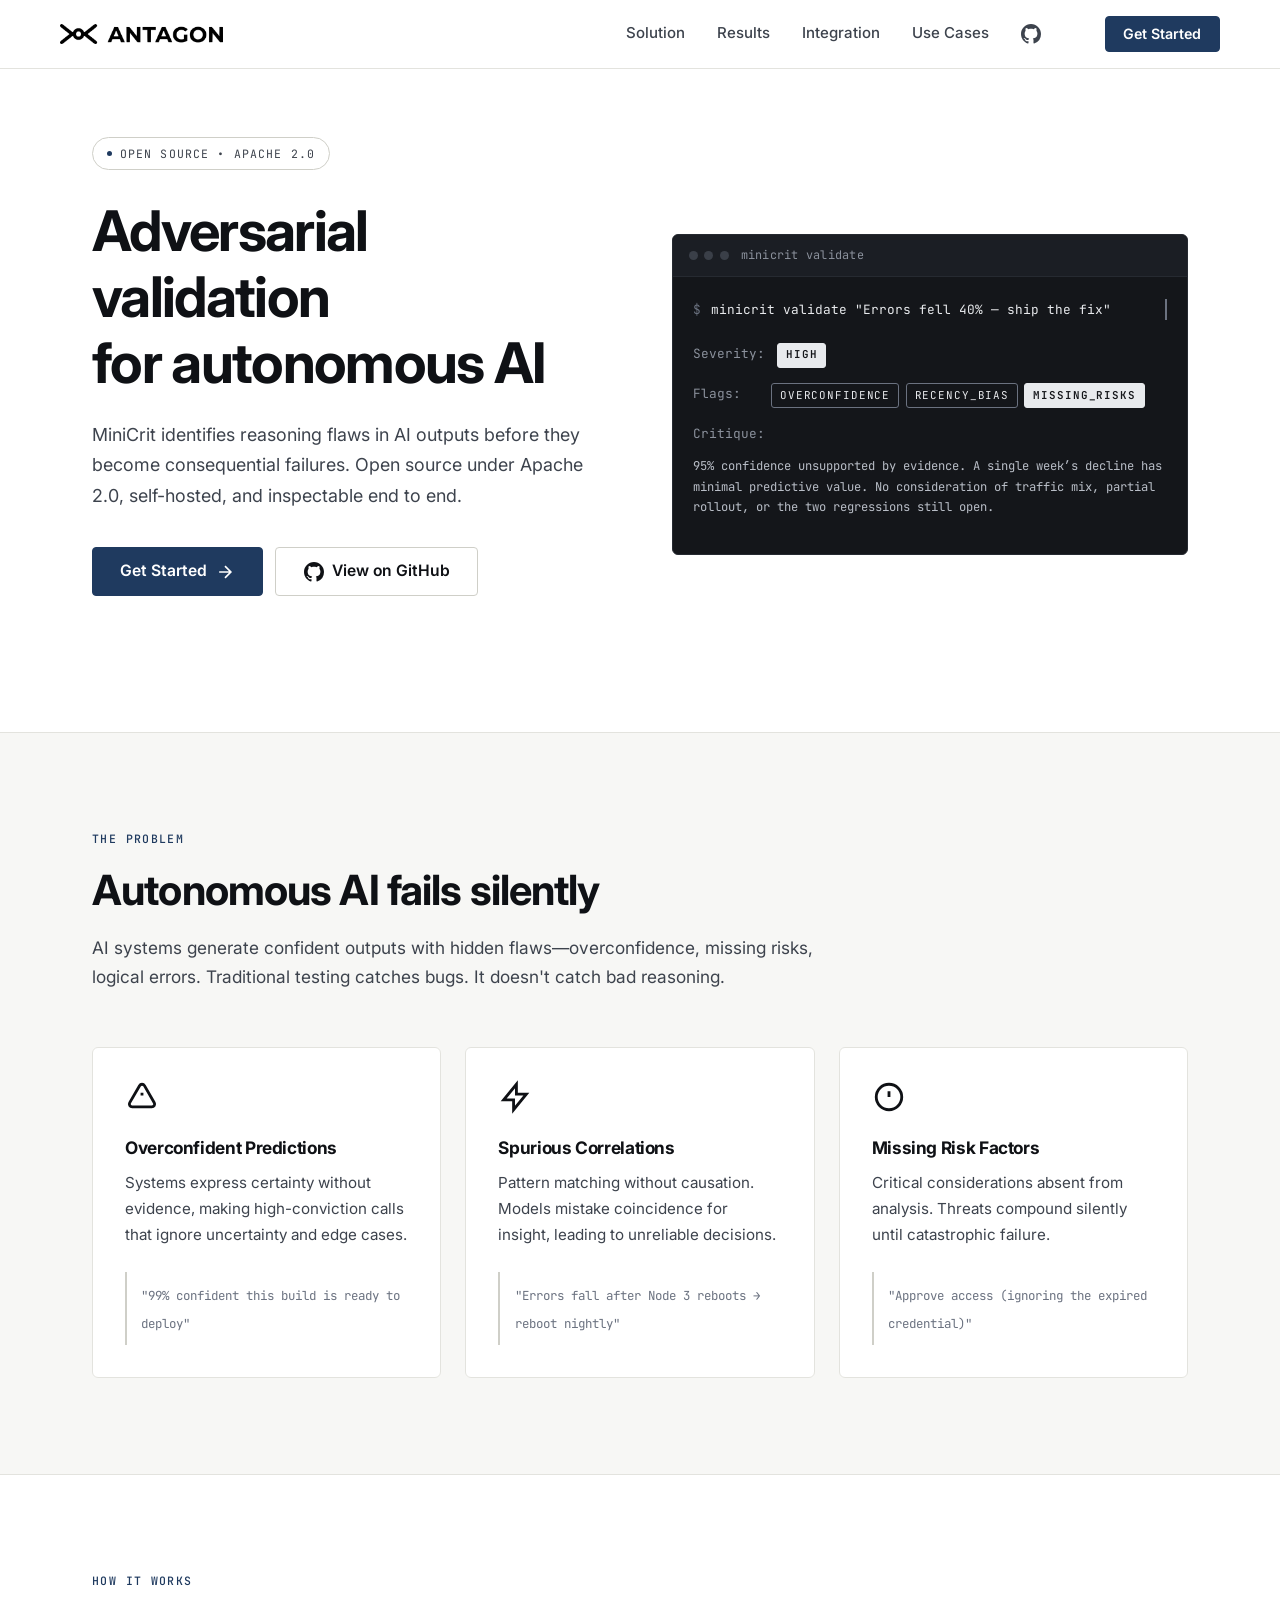
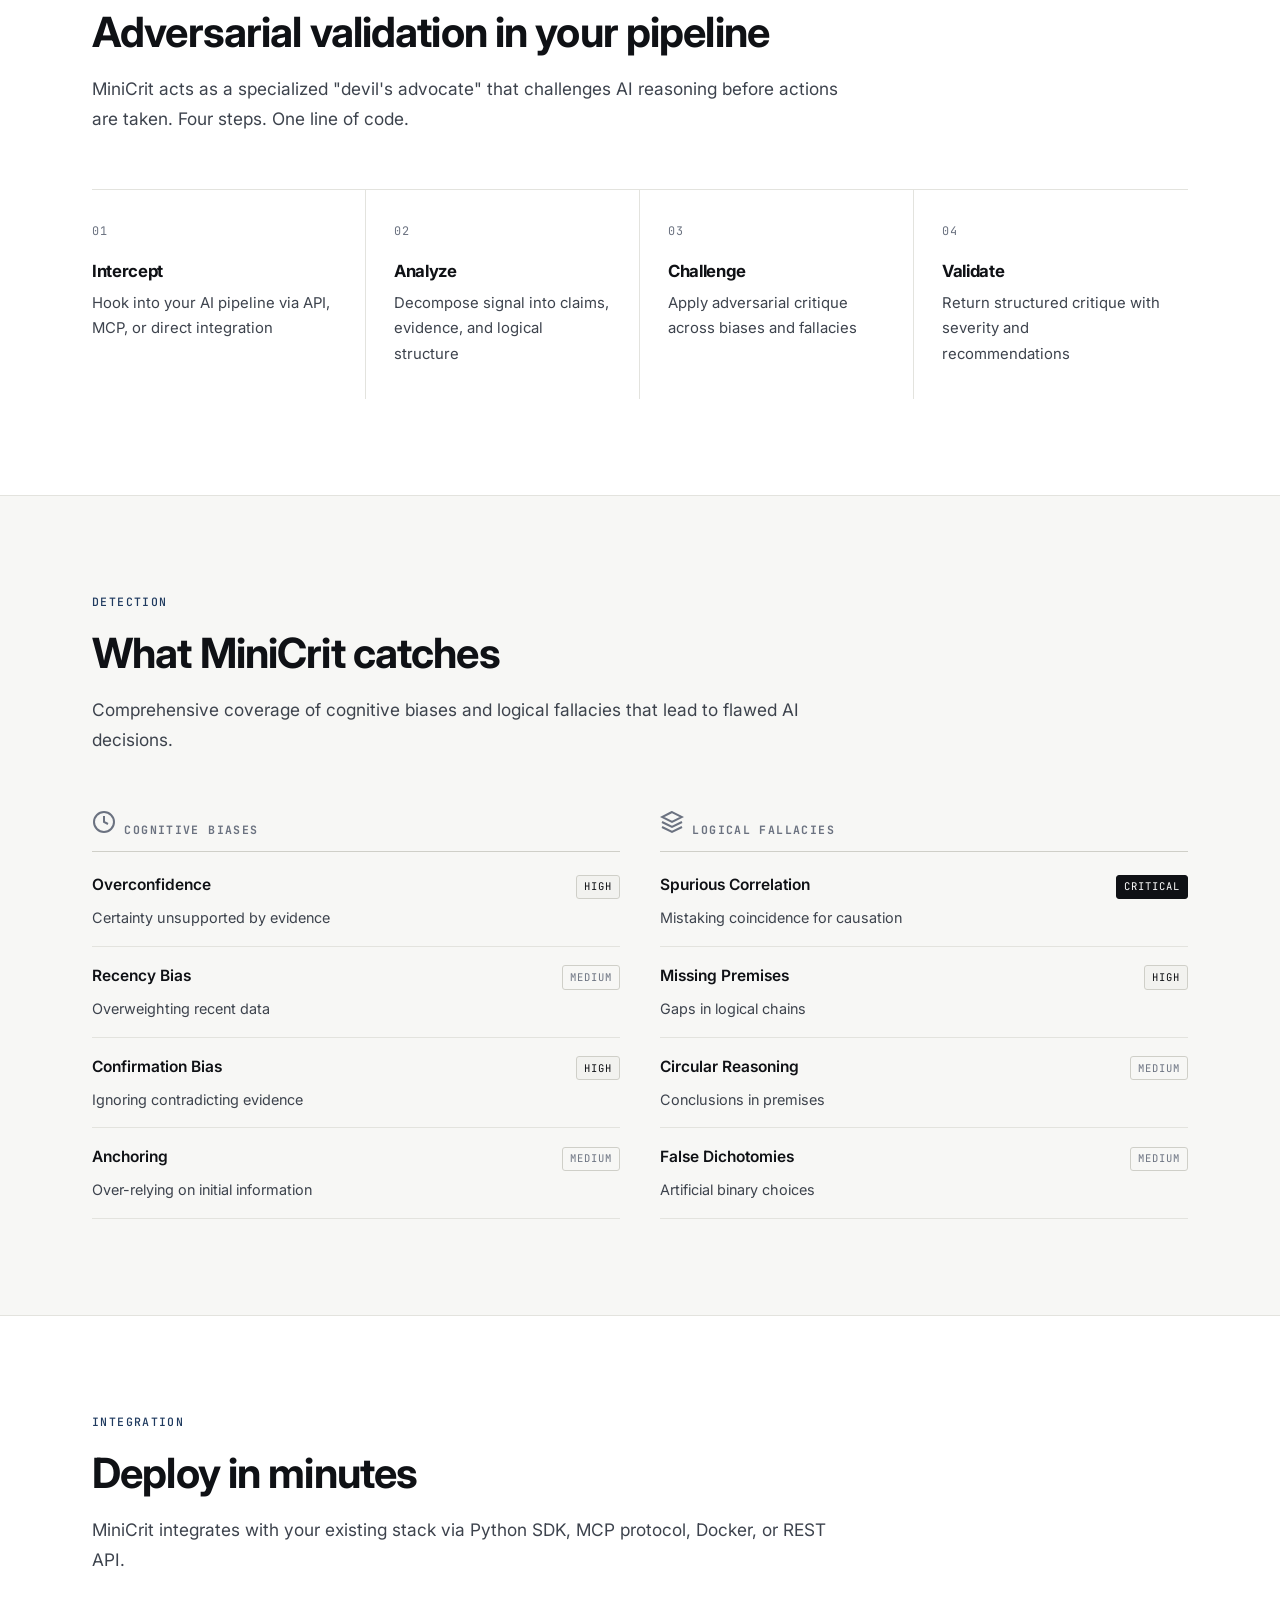
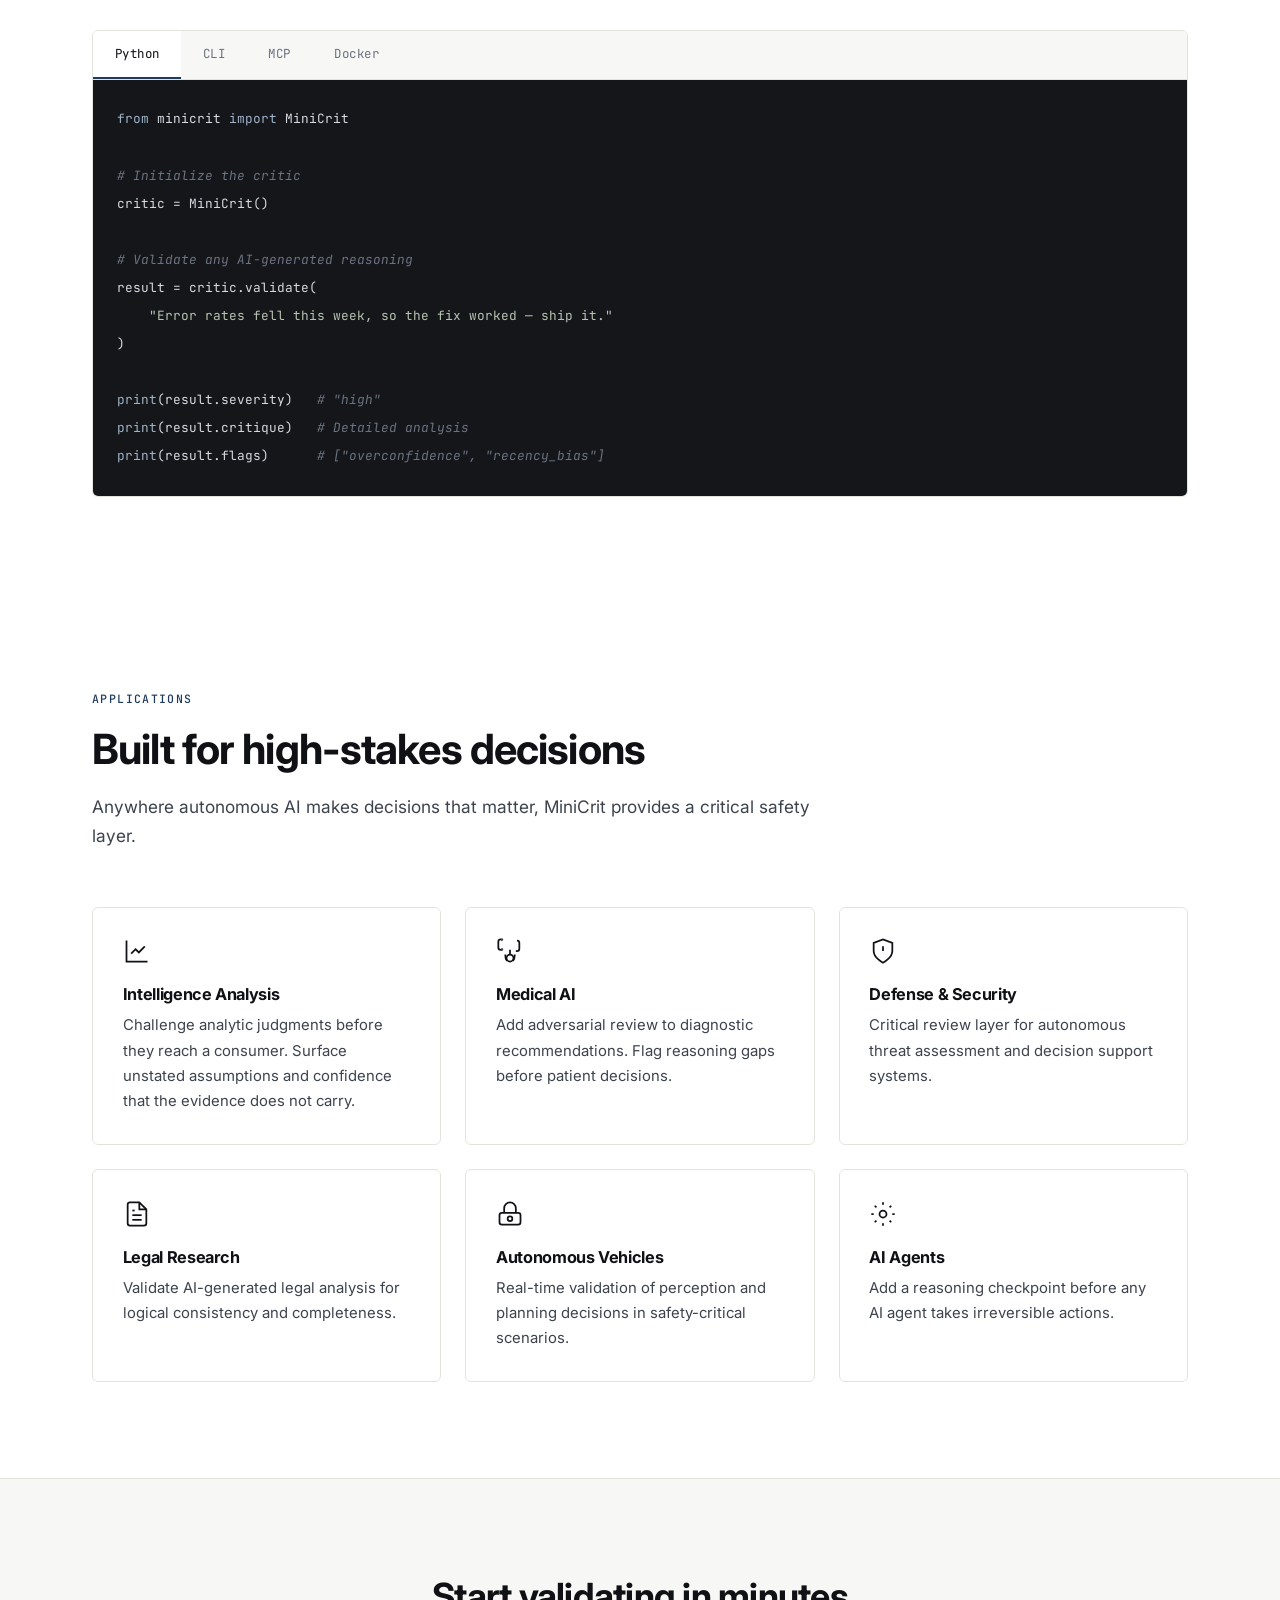
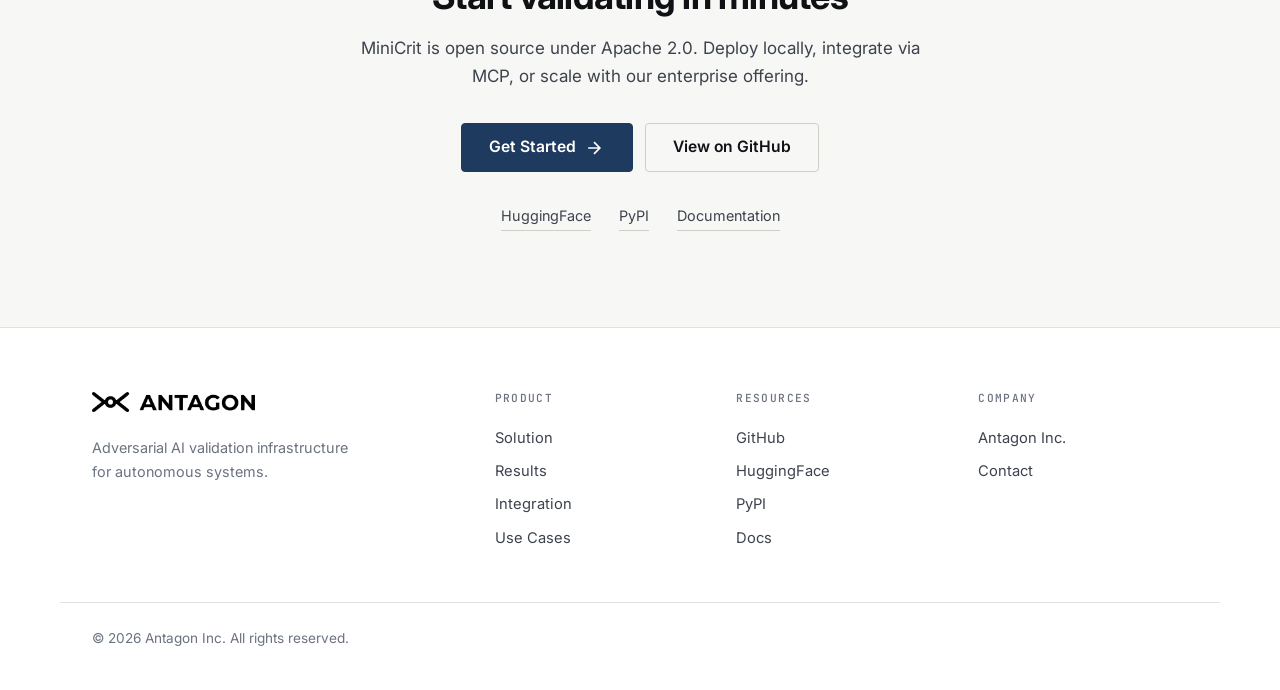
==== commit ca5ef866: "Remove the four unsourced performance claims from the hero An audit of the three hero figures agains" ====
--- a/index.html
+++ b/index.html
@@ -57,7 +57,7 @@
             </h1>
             <p class="hero-subtitle">
                 MiniCrit identifies reasoning flaws in AI outputs before they become consequential failures.
-                Enterprise-grade validation with <span class="highlight">sub-50ms latency</span>.
+                Open source under Apache 2.0, self-hosted, and inspectable end to end.
             </p>
             <div class="hero-cta">
                 <a href="#integration" class="btn btn-primary btn-large">
@@ -74,22 +74,6 @@
                     <span>View on GitHub</span>
                 </a>
             </div>
-            <div class="hero-stats">
-                <div class="stat">
-                    <span class="stat-value" data-target="38247">0</span>
-                    <span class="stat-label">Claims Validated</span>
-                </div>
-                <div class="stat-divider"></div>
-                <div class="stat">
-                    <span class="stat-value"><span data-target="4.2">0</span>ms</span>
-                    <span class="stat-label">Avg Latency</span>
-                </div>
-                <div class="stat-divider"></div>
-                <div class="stat">
-                    <span class="stat-value"><span data-target="97">0</span>%</span>
-                    <span class="stat-label">Accuracy</span>
-                </div>
-            </div>
         </div>
         <div class="hero-visual">
             <div class="terminal">
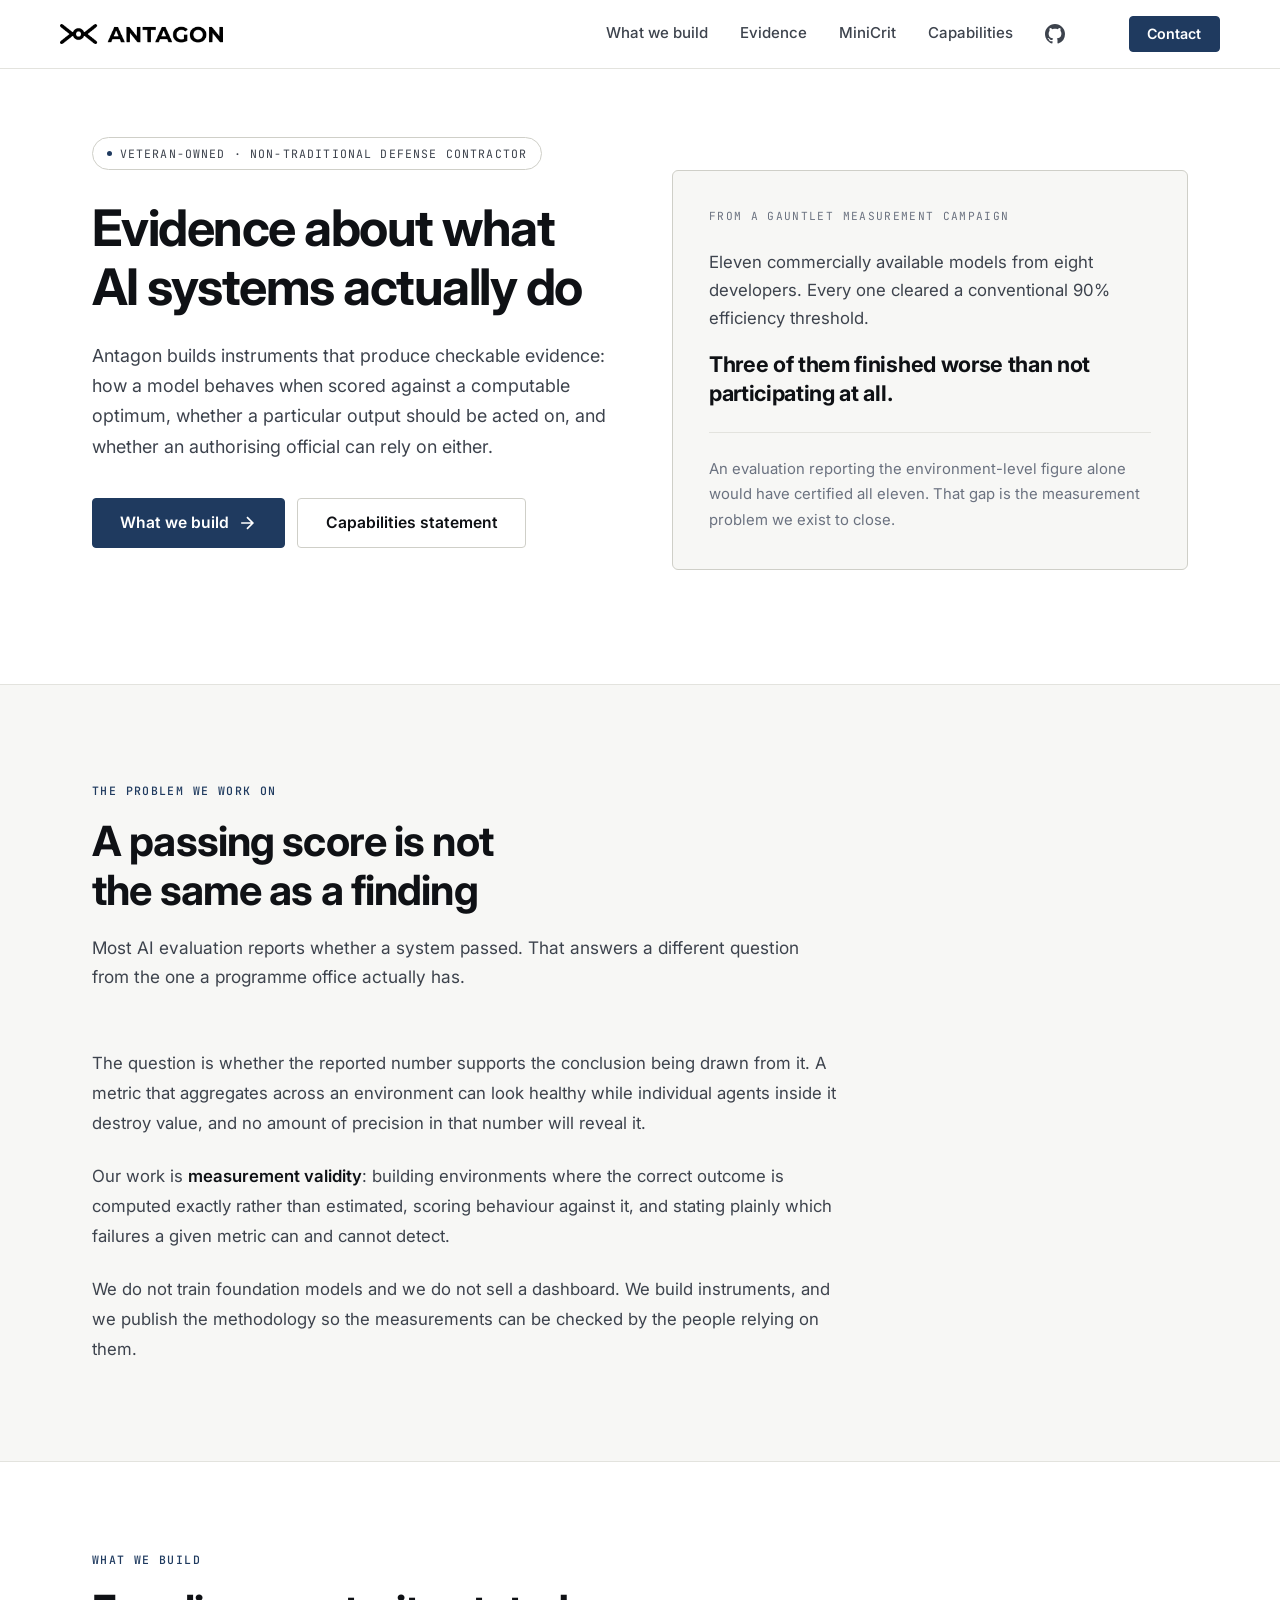
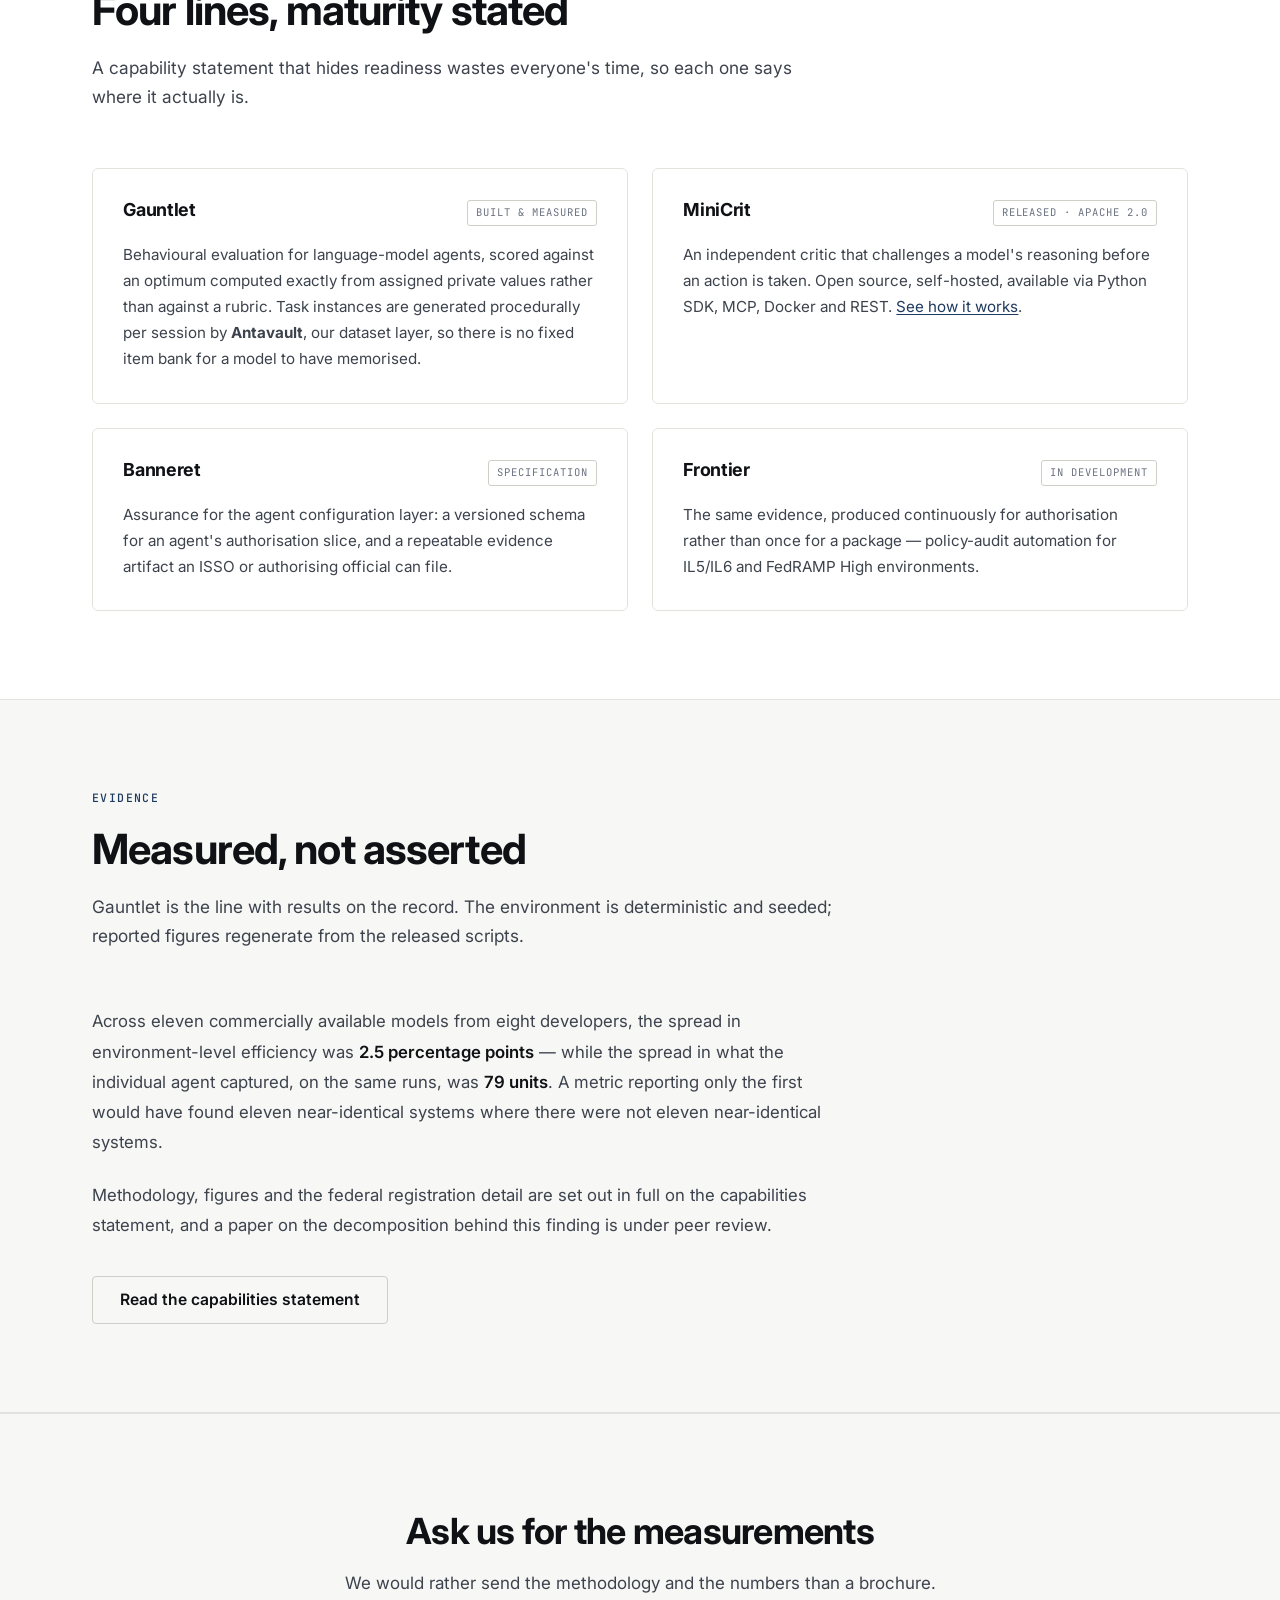
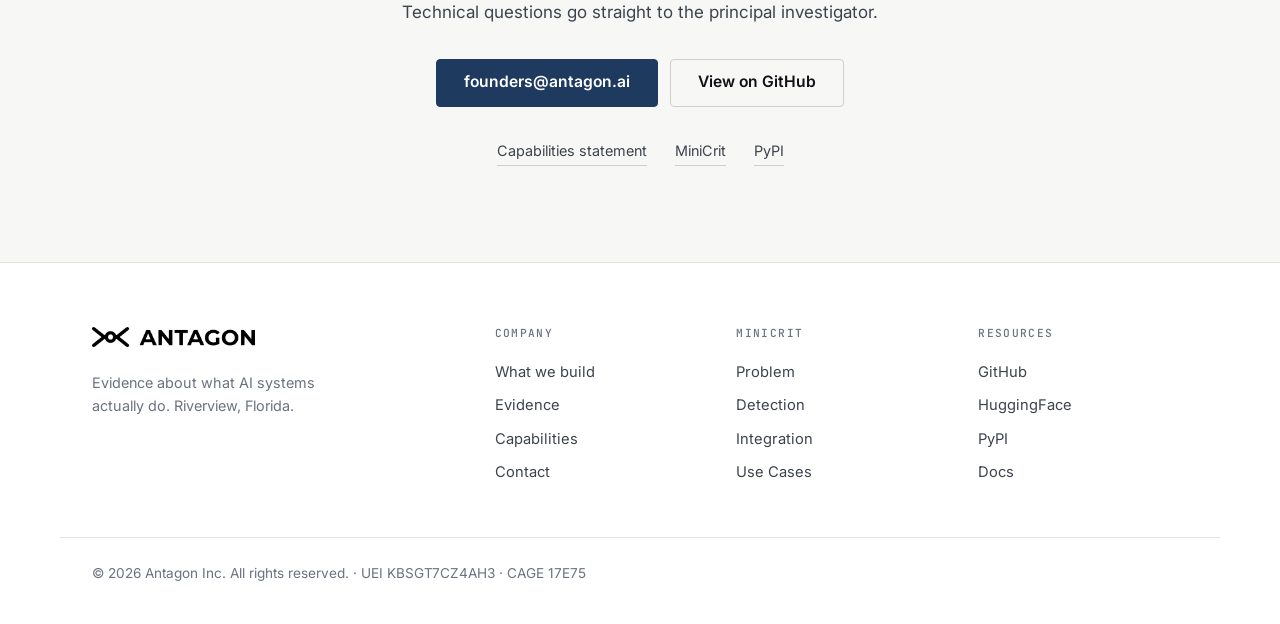
==== commit 01a03d9f: "Company-first homepage; MiniCrit moves to its own page" ====
--- a/index.html
+++ b/index.html
@@ -4,35 +4,36 @@
 <head>
     <meta charset="UTF-8">
     <meta name="viewport" content="width=device-width, initial-scale=1.0">
-    <title>Antagon Inc. | Adversarial validation for autonomous AI</title>
+    <title>Antagon Inc. | Evidence about what AI systems actually do</title>
     <meta name="description"
-        content="Antagon Inc. builds measurement instrumentation for AI systems. MiniCrit is adversarial validation for autonomous AI — catch reasoning flaws before they become failures.">
-    <link rel="preconnect" href="https://fonts.googleapis.com">
-    <link rel="preconnect" href="https://fonts.gstatic.com" crossorigin>
-    <link
-        href="https://fonts.googleapis.com/css2?family=Inter:wght@300;400;500;600;700;800&family=JetBrains+Mono:wght@400;500&display=swap"
-        rel="stylesheet">
+        content="Antagon Inc. builds instruments that produce checkable evidence about AI systems. Veteran-owned small business, non-traditional defense contractor. UEI KBSGT7CZ4AH3, CAGE 17E75.">
     <link rel="icon" href="/favicon.ico" sizes="any">
     <link rel="icon" type="image/png" sizes="32x32" href="/favicon-32x32.png">
     <link rel="icon" type="image/png" sizes="16x16" href="/favicon-16x16.png">
     <link rel="apple-touch-icon" sizes="180x180" href="/apple-touch-icon.png">
     <link rel="manifest" href="/site.webmanifest">
     <meta name="theme-color" content="#ffffff">
+    <link rel="preconnect" href="https://fonts.googleapis.com">
+    <link rel="preconnect" href="https://fonts.gstatic.com" crossorigin>
+    <link
+        href="https://fonts.googleapis.com/css2?family=Inter:wght@300;400;500;600;700;800&family=JetBrains+Mono:wght@400;500&display=swap"
+        rel="stylesheet">
     <link rel="stylesheet" href="styles.css">
 </head>
 
 <body>
+
     <!-- Navigation -->
     <nav class="nav">
         <div class="nav-container">
-            <a href="#" class="logo">
+            <a href="/" class="logo">
                 <img src="logo.png" alt="Antagon" class="logo-img">
             </a>
             <div class="nav-links">
-                <a href="#solution">Solution</a>
-                <a href="#results">Results</a>
-                <a href="#integration">Integration</a>
-                <a href="#use-cases">Use Cases</a>
+                <a href="#portfolio">What we build</a>
+                <a href="#evidence">Evidence</a>
+                <a href="/minicrit.html">MiniCrit</a>
+                <a href="/capabilities.html">Capabilities</a>
                 <a href="https://github.com/antagoninc/MiniCrit-7B" class="nav-link-icon" target="_blank">
                     <svg width="20" height="20" viewBox="0 0 24 24" fill="currentColor">
                         <path
@@ -40,466 +41,167 @@
                     </svg>
                 </a>
             </div>
-            <a href="#integration" class="btn btn-primary btn-nav">Get Started</a>
+            <a href="mailto:founders@antagon.ai" class="btn btn-primary btn-nav">Contact</a>
         </div>
     </nav>
 
-    <!-- Hero Section -->
+    <!-- Hero -->
     <section class="hero">
         <div class="hero-content">
             <div class="hero-badge">
                 <span class="badge-dot"></span>
-                Open Source • Apache 2.0
+                Veteran-owned &middot; Non-traditional defense contractor
             </div>
             <h1 class="hero-title">
-                <span class="gradient-text">Adversarial validation</span>
-                <br>for autonomous AI
+                Evidence about what AI systems actually do
             </h1>
             <p class="hero-subtitle">
-                MiniCrit identifies reasoning flaws in AI outputs before they become consequential failures.
-                Open source under Apache 2.0, self-hosted, and inspectable end to end.
+                Antagon builds instruments that produce checkable evidence: how a model behaves when scored
+                against a computable optimum, whether a particular output should be acted on, and whether an
+                authorising official can rely on either.
             </p>
             <div class="hero-cta">
-                <a href="#integration" class="btn btn-primary btn-large">
-                    <span>Get Started</span>
-                    <svg width="20" height="20" viewBox="0 0 24 24" fill="none" stroke="currentColor" stroke-width="2">
+                <a href="#portfolio" class="btn btn-primary btn-large">
+                    <span>What we build</span>
+                    <svg width="20" height="20" viewBox="0 0 24 24" fill="none" stroke="currentColor"
+                        stroke-width="2">
                         <path d="M5 12h14M12 5l7 7-7 7" />
                     </svg>
                 </a>
-                <a href="https://github.com/antagoninc/MiniCrit-7B" class="btn btn-secondary btn-large" target="_blank">
-                    <svg width="20" height="20" viewBox="0 0 24 24" fill="currentColor">
-                        <path
-                            d="M12 0C5.37 0 0 5.37 0 12c0 5.31 3.435 9.795 8.205 11.385.6.105.825-.255.825-.57 0-.285-.015-1.23-.015-2.235-3.015.555-3.795-.735-4.035-1.41-.135-.345-.72-1.41-1.23-1.695-.42-.225-1.02-.78-.015-.795.945-.015 1.62.87 1.845 1.23 1.08 1.815 2.805 1.305 3.495.99.105-.78.42-1.305.765-1.605-2.67-.3-5.46-1.335-5.46-5.925 0-1.305.465-2.385 1.23-3.225-.12-.3-.54-1.53.12-3.18 0 0 1.005-.315 3.3 1.23.96-.27 1.98-.405 3-.405s2.04.135 3 .405c2.295-1.56 3.3-1.23 3.3-1.23.66 1.65.24 2.88.12 3.18.765.84 1.23 1.905 1.23 3.225 0 4.605-2.805 5.625-5.475 5.925.435.375.81 1.095.81 2.22 0 1.605-.015 2.895-.015 3.3 0 .315.225.69.825.57A12.02 12.02 0 0024 12c0-6.63-5.37-12-12-12z" />
-                    </svg>
-                    <span>View on GitHub</span>
+                <a href="/capabilities.html" class="btn btn-secondary btn-large">
+                    <span>Capabilities statement</span>
                 </a>
             </div>
         </div>
         <div class="hero-visual">
-            <div class="terminal">
-                <div class="terminal-header">
-                    <div class="terminal-dots">
-                        <span></span><span></span><span></span>
-                    </div>
-                    <span class="terminal-title">minicrit validate</span>
-                </div>
-                <div class="terminal-body">
-                    <div class="terminal-line">
-                        <span class="terminal-prompt">$</span>
-                        <span class="terminal-command typing">minicrit validate "Errors fell 40% &mdash; ship the fix"</span>
-                    </div>
-                    <div class="terminal-output" style="animation-delay: 2s;">
-                        <div class="output-section">
-                            <span class="output-label">Severity:</span>
-                            <span class="output-badge badge-high">HIGH</span>
-                        </div>
-                        <div class="output-section">
-                            <span class="output-label">Flags:</span>
-                            <div class="output-flags">
-                                <span class="flag flag-warning">overconfidence</span>
-                                <span class="flag flag-warning">recency_bias</span>
-                                <span class="flag flag-error">missing_risks</span>
-                            </div>
-                        </div>
-                        <div class="output-section">
-                            <span class="output-label">Critique:</span>
-                            <p class="output-text">95% confidence unsupported by evidence. A single week&rsquo;s decline has
-                                minimal predictive value. No consideration of traffic mix, partial rollout, or the two
-                                regressions still open.</p>
-                        </div>
-                    </div>
-                </div>
-            </div>
-        </div>
-    </section>
-
-    <!-- Problem Section -->
-    <section class="problem" id="solution">
+            <div class="finding">
+                <p class="finding-label">From a Gauntlet measurement campaign</p>
+                <p class="finding-lede">Eleven commercially available models from eight developers. Every one
+                    cleared a conventional 90% efficiency threshold.</p>
+                <p class="finding-turn">Three of them finished worse than not participating at all.</p>
+                <p class="finding-foot">An evaluation reporting the environment-level figure alone would have
+                    certified all eleven. That gap is the measurement problem we exist to close.</p>
+            </div>
+        </div>
+    </section>
+
+    <!-- The problem we work on -->
+    <section class="problem" id="approach">
         <div class="section-container">
             <div class="section-header">
-                <span class="section-label">The Problem</span>
-                <h2 class="section-title">Autonomous AI <span class="gradient-text">fails silently</span></h2>
-                <p class="section-subtitle">AI systems generate confident outputs with hidden flaws—overconfidence,
-                    missing risks, logical errors. Traditional testing catches bugs. It doesn't catch bad reasoning.</p>
-            </div>
-            <div class="problem-cards">
-                <div class="problem-card">
-                    <div class="problem-icon">
-                        <svg viewBox="0 0 24 24" fill="none" stroke="currentColor" stroke-width="2">
-                            <path
-                                d="M12 9v2m0 4h.01m-6.938 4h13.856c1.54 0 2.502-1.667 1.732-3L13.732 4c-.77-1.333-2.694-1.333-3.464 0L3.34 16c-.77 1.333.192 3 1.732 3z" />
-                        </svg>
-                    </div>
-                    <h3>Overconfident Predictions</h3>
-                    <p>Systems express certainty without evidence, making high-conviction calls that ignore uncertainty
-                        and edge cases.</p>
-                    <div class="problem-example">
-                        <code>"99% confident this build is ready to deploy"</code>
-                    </div>
-                </div>
-                <div class="problem-card">
-                    <div class="problem-icon">
-                        <svg viewBox="0 0 24 24" fill="none" stroke="currentColor" stroke-width="2">
-                            <path d="M13 10V3L4 14h7v7l9-11h-7z" />
-                        </svg>
-                    </div>
-                    <h3>Spurious Correlations</h3>
-                    <p>Pattern matching without causation. Models mistake coincidence for insight, leading to unreliable
-                        decisions.</p>
-                    <div class="problem-example">
-                        <code>"Errors fall after Node 3 reboots → reboot nightly"</code>
-                    </div>
-                </div>
-                <div class="problem-card">
-                    <div class="problem-icon">
-                        <svg viewBox="0 0 24 24" fill="none" stroke="currentColor" stroke-width="2">
-                            <path d="M12 8v4m0 4h.01M21 12a9 9 0 11-18 0 9 9 0 0118 0z" />
-                        </svg>
-                    </div>
-                    <h3>Missing Risk Factors</h3>
-                    <p>Critical considerations absent from analysis. Threats compound silently until catastrophic
-                        failure.</p>
-                    <div class="problem-example">
-                        <code>"Approve access (ignoring the expired credential)"</code>
-                    </div>
-                </div>
-            </div>
-        </div>
-    </section>
-
-    <!-- Pipeline Section -->
-    <section class="pipeline">
+                <span class="section-label">The problem we work on</span>
+                <h2 class="section-title">A passing score is not the same as a finding</h2>
+                <p class="section-subtitle">Most AI evaluation reports whether a system passed. That answers a
+                    different question from the one a programme office actually has.</p>
+            </div>
+            <div class="cap-measure">
+                <p>The question is whether the reported number supports the conclusion being drawn from it. A
+                    metric that aggregates across an environment can look healthy while individual agents inside
+                    it destroy value, and no amount of precision in that number will reveal it.</p>
+                <p>Our work is <strong>measurement validity</strong>: building environments where the correct
+                    outcome is computed exactly rather than estimated, scoring behaviour against it, and stating
+                    plainly which failures a given metric can and cannot detect.</p>
+                <p>We do not train foundation models and we do not sell a dashboard. We build instruments, and we
+                    publish the methodology so the measurements can be checked by the people relying on them.</p>
+            </div>
+        </div>
+    </section>
+
+    <!-- Portfolio -->
+    <section class="cap-section" id="portfolio">
         <div class="section-container">
             <div class="section-header">
-                <span class="section-label">How It Works</span>
-                <h2 class="section-title">Adversarial validation <span class="gradient-text">in your pipeline</span>
-                </h2>
-                <p class="section-subtitle">MiniCrit acts as a specialized "devil's advocate" that challenges AI
-                    reasoning before actions are taken. Four steps. One line of code.</p>
-            </div>
-            <div class="pipeline-steps">
-                <div class="pipeline-step">
-                    <div class="step-number">01</div>
-                    <div class="step-content">
-                        <h3>Intercept</h3>
-                        <p>Hook into your AI pipeline via API, MCP, or direct integration</p>
-                    </div>
-                    <div class="step-icon">
-                        <svg viewBox="0 0 24 24" fill="none" stroke="currentColor" stroke-width="2">
-                            <path d="M12 22s8-4 8-10V5l-8-3-8 3v7c0 6 8 10 8 10z" />
-                        </svg>
-                    </div>
-                </div>
-                <div class="pipeline-connector"></div>
-                <div class="pipeline-step">
-                    <div class="step-number">02</div>
-                    <div class="step-content">
-                        <h3>Analyze</h3>
-                        <p>Decompose signal into claims, evidence, and logical structure</p>
-                    </div>
-                    <div class="step-icon">
-                        <svg viewBox="0 0 24 24" fill="none" stroke="currentColor" stroke-width="2">
-                            <path d="M21 21l-6-6m2-5a7 7 0 11-14 0 7 7 0 0114 0z" />
-                        </svg>
-                    </div>
-                </div>
-                <div class="pipeline-connector"></div>
-                <div class="pipeline-step">
-                    <div class="step-number">03</div>
-                    <div class="step-content">
-                        <h3>Challenge</h3>
-                        <p>Apply adversarial critique across biases and fallacies</p>
-                    </div>
-                    <div class="step-icon">
-                        <svg viewBox="0 0 24 24" fill="none" stroke="currentColor" stroke-width="2">
-                            <path
-                                d="M9.663 17h4.673M12 3v1m6.364 1.636l-.707.707M21 12h-1M4 12H3m3.343-5.657l-.707-.707m2.828 9.9a5 5 0 117.072 0l-.548.547A3.374 3.374 0 0014 18.469V19a2 2 0 11-4 0v-.531c0-.895-.356-1.754-.988-2.386l-.548-.547z" />
-                        </svg>
-                    </div>
-                </div>
-                <div class="pipeline-connector"></div>
-                <div class="pipeline-step">
-                    <div class="step-number">04</div>
-                    <div class="step-content">
-                        <h3>Validate</h3>
-                        <p>Return structured critique with severity and recommendations</p>
-                    </div>
-                    <div class="step-icon">
-                        <svg viewBox="0 0 24 24" fill="none" stroke="currentColor" stroke-width="2">
-                            <path d="M9 12l2 2 4-4m6 2a9 9 0 11-18 0 9 9 0 0118 0z" />
-                        </svg>
-                    </div>
-                </div>
-            </div>
-        </div>
-    </section>
-
-    <!-- What It Catches -->
-    <section class="catches" id="results">
+                <span class="section-label">What we build</span>
+                <h2 class="section-title">Four lines, maturity stated</h2>
+                <p class="section-subtitle">A capability statement that hides readiness wastes everyone's time, so
+                    each one says where it actually is.</p>
+            </div>
+            <div class="cap-grid">
+                <div class="cap-card">
+                    <div class="cap-card-top">
+                        <h3>Gauntlet</h3>
+                        <span class="cap-stage">Built &amp; measured</span>
+                    </div>
+                    <p>Behavioural evaluation for language-model agents, scored against an optimum computed
+                        exactly from assigned private values rather than against a rubric. Task instances are
+                        generated procedurally per session by <strong>Antavault</strong>, our dataset layer, so
+                        there is no fixed item bank for a model to have memorised.</p>
+                </div>
+                <div class="cap-card">
+                    <div class="cap-card-top">
+                        <h3>MiniCrit</h3>
+                        <span class="cap-stage">Released &middot; Apache 2.0</span>
+                    </div>
+                    <p>An independent critic that challenges a model's reasoning before an action is taken.
+                        Open source, self-hosted, available via Python SDK, MCP, Docker and REST.
+                        <a href="/minicrit.html">See how it works</a>.</p>
+                </div>
+                <div class="cap-card">
+                    <div class="cap-card-top">
+                        <h3>Banneret</h3>
+                        <span class="cap-stage">Specification</span>
+                    </div>
+                    <p>Assurance for the agent configuration layer: a versioned schema for an agent's
+                        authorisation slice, and a repeatable evidence artifact an ISSO or authorising official
+                        can file.</p>
+                </div>
+                <div class="cap-card">
+                    <div class="cap-card-top">
+                        <h3>Frontier</h3>
+                        <span class="cap-stage">In development</span>
+                    </div>
+                    <p>The same evidence, produced continuously for authorisation rather than once for a
+                        package &mdash; policy-audit automation for IL5/IL6 and FedRAMP High environments.</p>
+                </div>
+            </div>
+        </div>
+    </section>
+
+    <!-- Evidence -->
+    <section class="cap-section cap-alt" id="evidence">
         <div class="section-container">
             <div class="section-header">
-                <span class="section-label">Detection</span>
-                <h2 class="section-title">What MiniCrit <span class="gradient-text">catches</span></h2>
-                <p class="section-subtitle">Comprehensive coverage of cognitive biases and logical fallacies that lead
-                    to flawed AI decisions.</p>
-            </div>
-            <div class="catches-grid">
-                <div class="catches-column">
-                    <h3 class="catches-category">
-                        <svg viewBox="0 0 24 24" width="24" height="24" fill="none" stroke="currentColor"
-                            stroke-width="2">
-                            <circle cx="12" cy="12" r="10" />
-                            <path d="M12 6v6l4 2" />
-                        </svg>
-                        Cognitive Biases
-                    </h3>
-                    <div class="catch-item">
-                        <div class="catch-header">
-                            <span class="catch-name">Overconfidence</span>
-                            <span class="catch-severity severity-high">High</span>
-                        </div>
-                        <p>Certainty unsupported by evidence</p>
-                    </div>
-                    <div class="catch-item">
-                        <div class="catch-header">
-                            <span class="catch-name">Recency Bias</span>
-                            <span class="catch-severity severity-medium">Medium</span>
-                        </div>
-                        <p>Overweighting recent data</p>
-                    </div>
-                    <div class="catch-item">
-                        <div class="catch-header">
-                            <span class="catch-name">Confirmation Bias</span>
-                            <span class="catch-severity severity-high">High</span>
-                        </div>
-                        <p>Ignoring contradicting evidence</p>
-                    </div>
-                    <div class="catch-item">
-                        <div class="catch-header">
-                            <span class="catch-name">Anchoring</span>
-                            <span class="catch-severity severity-medium">Medium</span>
-                        </div>
-                        <p>Over-relying on initial information</p>
-                    </div>
-                </div>
-                <div class="catches-column">
-                    <h3 class="catches-category">
-                        <svg viewBox="0 0 24 24" width="24" height="24" fill="none" stroke="currentColor"
-                            stroke-width="2">
-                            <path d="M12 2L2 7l10 5 10-5-10-5zM2 17l10 5 10-5M2 12l10 5 10-5" />
-                        </svg>
-                        Logical Fallacies
-                    </h3>
-                    <div class="catch-item">
-                        <div class="catch-header">
-                            <span class="catch-name">Spurious Correlation</span>
-                            <span class="catch-severity severity-critical">Critical</span>
-                        </div>
-                        <p>Mistaking coincidence for causation</p>
-                    </div>
-                    <div class="catch-item">
-                        <div class="catch-header">
-                            <span class="catch-name">Missing Premises</span>
-                            <span class="catch-severity severity-high">High</span>
-                        </div>
-                        <p>Gaps in logical chains</p>
-                    </div>
-                    <div class="catch-item">
-                        <div class="catch-header">
-                            <span class="catch-name">Circular Reasoning</span>
-                            <span class="catch-severity severity-medium">Medium</span>
-                        </div>
-                        <p>Conclusions in premises</p>
-                    </div>
-                    <div class="catch-item">
-                        <div class="catch-header">
-                            <span class="catch-name">False Dichotomies</span>
-                            <span class="catch-severity severity-medium">Medium</span>
-                        </div>
-                        <p>Artificial binary choices</p>
-                    </div>
-                </div>
-            </div>
-        </div>
-    </section>
-
-    <!-- Integration Section -->
-    <section class="integration" id="integration">
-        <div class="section-container">
-            <div class="section-header">
-                <span class="section-label">Integration</span>
-                <h2 class="section-title">Deploy in <span class="gradient-text">minutes</span></h2>
-                <p class="section-subtitle">MiniCrit integrates with your existing stack via Python SDK, MCP protocol,
-                    Docker, or REST API.</p>
-            </div>
-            <div class="code-tabs">
-                <div class="tab-buttons">
-                    <button class="tab-btn active" data-tab="python">Python</button>
-                    <button class="tab-btn" data-tab="cli">CLI</button>
-                    <button class="tab-btn" data-tab="mcp">MCP</button>
-                    <button class="tab-btn" data-tab="docker">Docker</button>
-                </div>
-                <div class="tab-content">
-                    <div class="code-block active" id="python">
-                        <pre><code><span class="code-keyword">from</span> minicrit <span class="code-keyword">import</span> MiniCrit
-
-<span class="code-comment"># Initialize the critic</span>
-critic = MiniCrit()
-
-<span class="code-comment"># Validate any AI-generated reasoning</span>
-result = critic.validate(
-    <span class="code-string">"Error rates fell this week, so the fix worked &mdash; ship it."</span>
-)
-
-<span class="code-keyword">print</span>(result.severity)   <span class="code-comment"># "high"</span>
-<span class="code-keyword">print</span>(result.critique)   <span class="code-comment"># Detailed analysis</span>
-<span class="code-keyword">print</span>(result.flags)      <span class="code-comment"># ["overconfidence", "recency_bias"]</span></code></pre>
-                    </div>
-                    <div class="code-block" id="cli">
-                        <pre><code><span class="code-comment"># Install from PyPI</span>
-pip install minicrit
-
-<span class="code-comment"># Validate from command line</span>
-minicrit validate <span class="code-string">"The outage is resolved &mdash; five minutes of clean telemetry."</span>
-
-<span class="code-comment"># Or pipe from file</span>
-cat claims.txt | minicrit validate --format json</code></pre>
-                    </div>
-                    <div class="code-block" id="mcp">
-                        <pre><code><span class="code-comment">// claude_desktop_config.json</span>
-{
-  <span class="code-string">"mcpServers"</span>: {
-    <span class="code-string">"minicrit"</span>: {
-      <span class="code-string">"command"</span>: <span class="code-string">"python"</span>,
-      <span class="code-string">"args"</span>: [<span class="code-string">"-m"</span>, <span class="code-string">"minicrit.mcp"</span>],
-      <span class="code-string">"env"</span>: {
-        <span class="code-string">"MINICRIT_MODEL"</span>: <span class="code-string">"minicrit-7b"</span>
-      }
-    }
-  }
-}</code></pre>
-                    </div>
-                    <div class="code-block" id="docker">
-                        <pre><code><span class="code-comment"># Pull and run with GPU support</span>
-docker run --gpus all -p 8000:8000 ghcr.io/antagoninc/minicrit:7b
-
-<span class="code-comment"># Validate via HTTP</span>
-curl -X POST http://localhost:8000/validate \
-  -H <span class="code-string">"Content-Type: application/json"</span> \
-  -d <span class="code-string">'{"text": "AI will replace all jobs by 2025"}'</span></code></pre>
-                    </div>
-                </div>
-            </div>
-        </div>
-    </section>
-
-    <!-- Use Cases Section -->
-    <section class="use-cases" id="use-cases">
-        <div class="section-container">
-            <div class="section-header">
-                <span class="section-label">Applications</span>
-                <h2 class="section-title">Built for <span class="gradient-text">high-stakes decisions</span></h2>
-                <p class="section-subtitle">Anywhere autonomous AI makes decisions that matter, MiniCrit provides a
-                    critical safety layer.</p>
-            </div>
-            <div class="use-cases-grid">
-                <div class="use-case-card">
-                    <div class="use-case-icon">
-                        <svg viewBox="0 0 24 24" fill="none" stroke="currentColor" stroke-width="1.5">
-                            <path d="M3 3v18h18" />
-                            <path d="M18.7 8l-5.1 5.2-2.8-2.7L7 14.3" />
-                        </svg>
-                    </div>
-                    <h3>Intelligence Analysis</h3>
-                    <p>Challenge analytic judgments before they reach a consumer. Surface unstated assumptions and
-                        confidence that the evidence does not carry.</p>
-                </div>
-                <div class="use-case-card">
-                    <div class="use-case-icon">
-                        <svg viewBox="0 0 24 24" fill="none" stroke="currentColor" stroke-width="1.5">
-                            <path d="M4.8 2.3A.3.3 0 105 2H4a2 2 0 00-2 2v5a2 2 0 002 2h1a.3.3 0 10-.2-.3" />
-                            <path d="M8 15v1a6.5 6.5 0 001.5 4.5" />
-                            <path d="M18 3a2 2 0 012 2v5a2 2 0 01-2 2h-1" />
-                            <path d="M16 15v1a6.5 6.5 0 01-1.5 4.5" />
-                            <path d="M12 11v4" />
-                            <circle cx="12" cy="18" r="3" />
-                        </svg>
-                    </div>
-                    <h3>Medical AI</h3>
-                    <p>Add adversarial review to diagnostic recommendations. Flag reasoning gaps before patient
-                        decisions.</p>
-                </div>
-                <div class="use-case-card">
-                    <div class="use-case-icon">
-                        <svg viewBox="0 0 24 24" fill="none" stroke="currentColor" stroke-width="1.5">
-                            <path d="M12 22s8-4 8-10V5l-8-3-8 3v7c0 6 8 10 8 10z" />
-                            <path d="M12 8v4M12 16h.01" />
-                        </svg>
-                    </div>
-                    <h3>Defense & Security</h3>
-                    <p>Critical review layer for autonomous threat assessment and decision support systems.</p>
-                </div>
-                <div class="use-case-card">
-                    <div class="use-case-icon">
-                        <svg viewBox="0 0 24 24" fill="none" stroke="currentColor" stroke-width="1.5">
-                            <path d="M14 2H6a2 2 0 00-2 2v16a2 2 0 002 2h12a2 2 0 002-2V8z" />
-                            <polyline points="14 2 14 8 20 8" />
-                            <line x1="16" y1="13" x2="8" y2="13" />
-                            <line x1="16" y1="17" x2="8" y2="17" />
-                            <polyline points="10 9 9 9 8 9" />
-                        </svg>
-                    </div>
-                    <h3>Legal Research</h3>
-                    <p>Validate AI-generated legal analysis for logical consistency and completeness.</p>
-                </div>
-                <div class="use-case-card">
-                    <div class="use-case-icon">
-                        <svg viewBox="0 0 24 24" fill="none" stroke="currentColor" stroke-width="1.5">
-                            <rect x="3" y="11" width="18" height="10" rx="2" />
-                            <circle cx="12" cy="16" r="2" />
-                            <path d="M7 11V7a5 5 0 0110 0v4" />
-                        </svg>
-                    </div>
-                    <h3>Autonomous Vehicles</h3>
-                    <p>Real-time validation of perception and planning decisions in safety-critical scenarios.</p>
-                </div>
-                <div class="use-case-card">
-                    <div class="use-case-icon">
-                        <svg viewBox="0 0 24 24" fill="none" stroke="currentColor" stroke-width="1.5">
-                            <circle cx="12" cy="12" r="3" />
-                            <path
-                                d="M12 2v2M12 20v2M4.93 4.93l1.41 1.41M17.66 17.66l1.41 1.41M2 12h2M20 12h2M4.93 19.07l1.41-1.41M17.66 6.34l1.41-1.41" />
-                        </svg>
-                    </div>
-                    <h3>AI Agents</h3>
-                    <p>Add a reasoning checkpoint before any AI agent takes irreversible actions.</p>
-                </div>
-            </div>
-        </div>
-    </section>
-
-    <!-- CTA Section -->
+                <span class="section-label">Evidence</span>
+                <h2 class="section-title">Measured, not asserted</h2>
+                <p class="section-subtitle">Gauntlet is the line with results on the record. The environment is
+                    deterministic and seeded; reported figures regenerate from the released scripts.</p>
+            </div>
+            <div class="cap-measure">
+                <p>Across eleven commercially available models from eight developers, the spread in
+                    environment-level efficiency was <strong>2.5 percentage points</strong> &mdash; while the
+                    spread in what the individual agent captured, on the same runs, was <strong>79 units</strong>.
+                    A metric reporting only the first would have found eleven near-identical systems where there
+                    were not eleven near-identical systems.</p>
+                <p>Methodology, figures and the federal registration detail are set out in full on the
+                    capabilities statement, and a paper on the decomposition behind this finding is under peer
+                    review.</p>
+            </div>
+            <div class="hero-cta" style="margin-top:2.25rem;margin-bottom:0">
+                <a href="/capabilities.html" class="btn btn-secondary btn-large">
+                    <span>Read the capabilities statement</span>
+                </a>
+            </div>
+        </div>
+    </section>
+
+    <!-- CTA -->
     <section class="cta">
         <div class="section-container">
             <div class="cta-card">
-                <h2>Start validating in <span class="gradient-text">minutes</span></h2>
-                <p>MiniCrit is open source under Apache 2.0. Deploy locally, integrate via MCP, or scale with our
-                    enterprise offering.</p>
+                <h2>Ask us for the measurements</h2>
+                <p>We would rather send the methodology and the numbers than a brochure. Technical questions go
+                    straight to the principal investigator.</p>
                 <div class="cta-buttons">
-                    <a href="#integration" class="btn btn-primary btn-large">
-                        <span>Get Started</span>
-                        <svg width="20" height="20" viewBox="0 0 24 24" fill="none" stroke="currentColor"
-                            stroke-width="2">
-                            <path d="M5 12h14M12 5l7 7-7 7" />
-                        </svg>
+                    <a href="mailto:founders@antagon.ai" class="btn btn-primary btn-large">
+                        <span>founders@antagon.ai</span>
                     </a>
                     <a href="https://github.com/antagoninc/MiniCrit-7B" class="btn btn-ghost btn-large"
                         target="_blank">View on GitHub</a>
                 </div>
                 <div class="cta-links">
-                    <a href="https://huggingface.co/wmaousley/MiniCrit-7B" target="_blank">HuggingFace</a>
+                    <a href="/capabilities.html">Capabilities statement</a>
+                    <a href="/minicrit.html">MiniCrit</a>
                     <a href="https://pypi.org/project/minicrit/" target="_blank">PyPI</a>
-                    <a href="https://github.com/antagoninc/MiniCrit-7B/blob/main/docs" target="_blank">Documentation</a>
                 </div>
             </div>
         </div>
@@ -509,18 +211,25 @@
     <footer class="footer">
         <div class="footer-container">
             <div class="footer-brand">
-                <a href="#" class="logo">
+                <a href="/" class="logo">
                     <img src="logo.png" alt="Antagon" class="logo-img">
                 </a>
-                <p>Adversarial AI validation infrastructure for autonomous systems.</p>
+                <p>Evidence about what AI systems actually do. Riverview, Florida.</p>
             </div>
             <div class="footer-links">
                 <div class="footer-column">
-                    <h4>Product</h4>
-                    <a href="#solution">Solution</a>
-                    <a href="#results">Results</a>
-                    <a href="#integration">Integration</a>
-                    <a href="#use-cases">Use Cases</a>
+                    <h4>Company</h4>
+                    <a href="#portfolio">What we build</a>
+                    <a href="#evidence">Evidence</a>
+                    <a href="/capabilities.html">Capabilities</a>
+                    <a href="mailto:founders@antagon.ai">Contact</a>
+                </div>
+                <div class="footer-column">
+                    <h4>MiniCrit</h4>
+                    <a href="/minicrit.html#solution">Problem</a>
+                    <a href="/minicrit.html#results">Detection</a>
+                    <a href="/minicrit.html#integration">Integration</a>
+                    <a href="/minicrit.html#use-cases">Use Cases</a>
                 </div>
                 <div class="footer-column">
                     <h4>Resources</h4>
@@ -529,19 +238,14 @@
                     <a href="https://pypi.org/project/minicrit/" target="_blank">PyPI</a>
                     <a href="https://github.com/antagoninc/MiniCrit-7B/blob/main/docs" target="_blank">Docs</a>
                 </div>
-                <div class="footer-column">
-                    <h4>Company</h4>
-                    <a href="https://antagon.ai">Antagon Inc.</a>
-                    <a href="mailto:founders@antagon.ai">Contact</a>
-                </div>
             </div>
         </div>
         <div class="footer-bottom">
-            <p>&copy; 2026 Antagon Inc. All rights reserved.</p>
+            <p>&copy; 2026 Antagon Inc. All rights reserved. &middot; UEI KBSGT7CZ4AH3 &middot; CAGE 17E75</p>
         </div>
     </footer>
 
     <script src="script.js"></script>
 </body>
 
-</html>+</html>
--- a/styles.css
+++ b/styles.css
@@ -357,9 +357,11 @@
 }
 
 .hero-title {
-    font-size: clamp(2.3rem, 4.6vw, 3.5rem);
+    font-size: clamp(2.2rem, 4.2vw, 3.15rem);
     letter-spacing: -0.03em;
     margin-bottom: 1.5rem;
+    text-wrap: balance;
+    max-width: 16ch;
 }
 
 .hero-subtitle {
@@ -406,6 +408,62 @@
 
 .stat-divider {
     display: none;
+}
+
+/* ------------------------------------------------- Hero finding panel */
+
+/* The homepage hero leads with a result rather than a product demo, so the
+   right-hand column is a quotable finding. Typographic emphasis only -- the
+   turn is carried by scale and rule, not colour. */
+.finding {
+    border: 1px solid var(--rule-strong);
+    border-radius: var(--radius-lg);
+    padding: 2.25rem;
+    background: var(--bg-alt);
+}
+
+.finding-label {
+    font-family: var(--font-mono);
+    font-size: 0.7rem;
+    letter-spacing: 0.12em;
+    text-transform: uppercase;
+    color: var(--ink-2);
+    margin: 0 0 1.5rem;
+}
+
+.finding-lede {
+    font-size: 1.05rem;
+    line-height: 1.65;
+    color: var(--ink-1);
+    margin: 0 0 1.1rem;
+}
+
+.finding-turn {
+    font-size: 1.35rem;
+    font-weight: 700;
+    line-height: 1.35;
+    letter-spacing: -0.015em;
+    color: var(--ink-0);
+    margin: 0 0 1.5rem;
+    padding-bottom: 1.5rem;
+    border-bottom: 1px solid var(--rule);
+}
+
+.finding-foot {
+    font-size: 0.93rem;
+    line-height: 1.7;
+    color: var(--ink-2);
+    margin: 0;
+}
+
+@media (max-width: 760px) {
+    .finding {
+        padding: 1.6rem;
+    }
+
+    .finding-turn {
+        font-size: 1.2rem;
+    }
 }
 
 /* ------------------------------------------------------------- Terminal */
